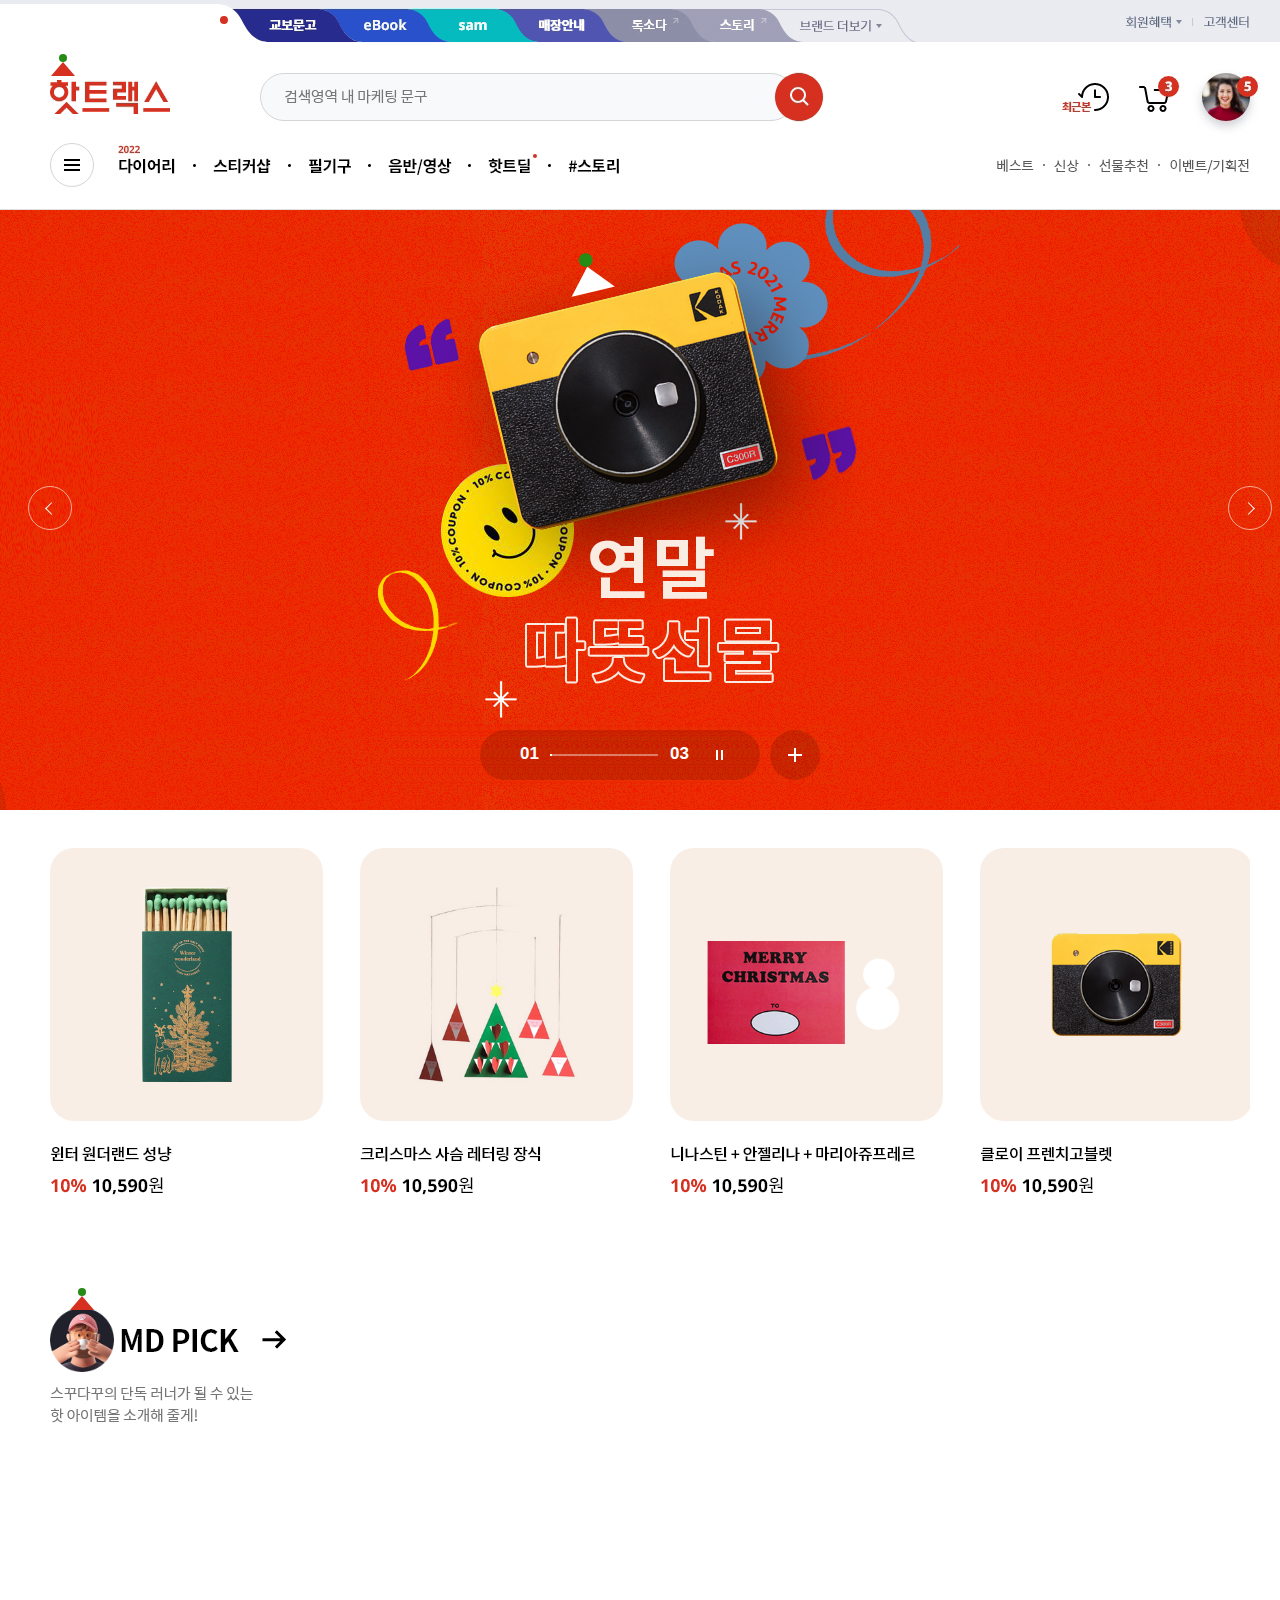
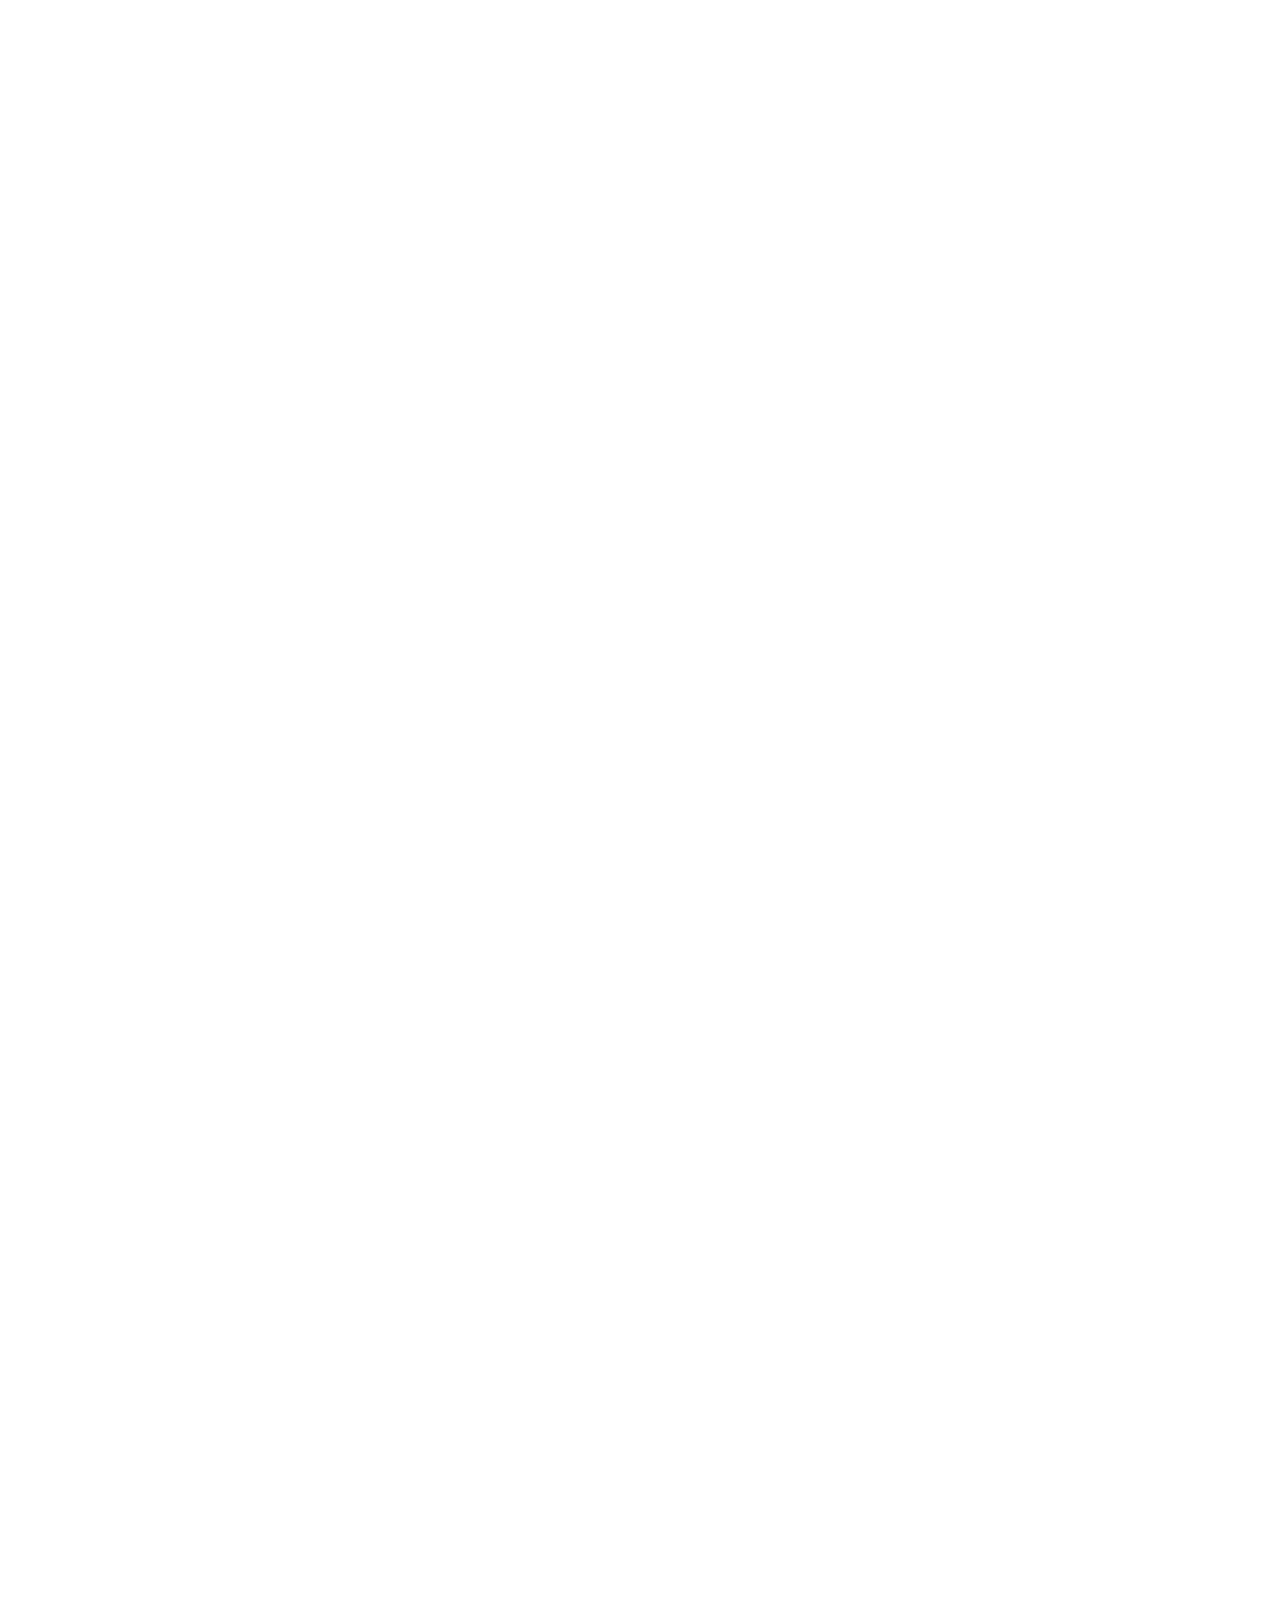
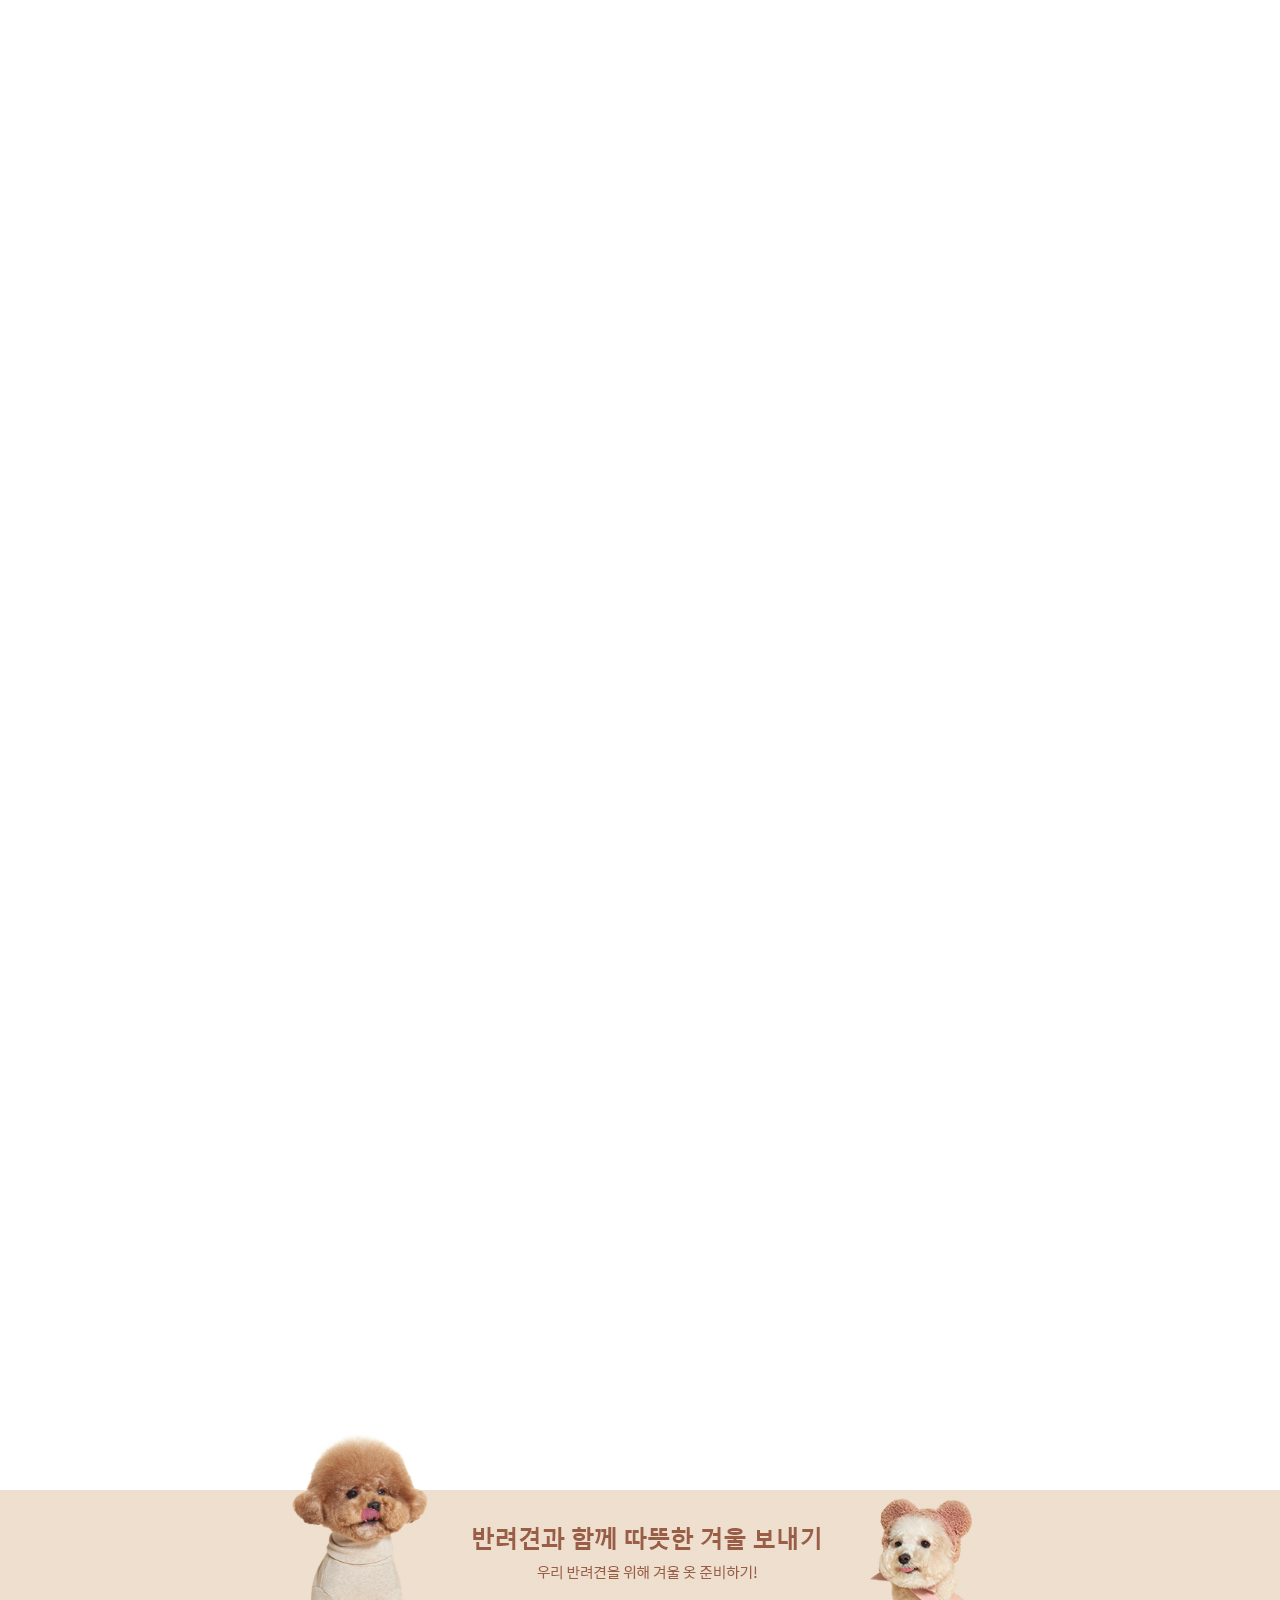
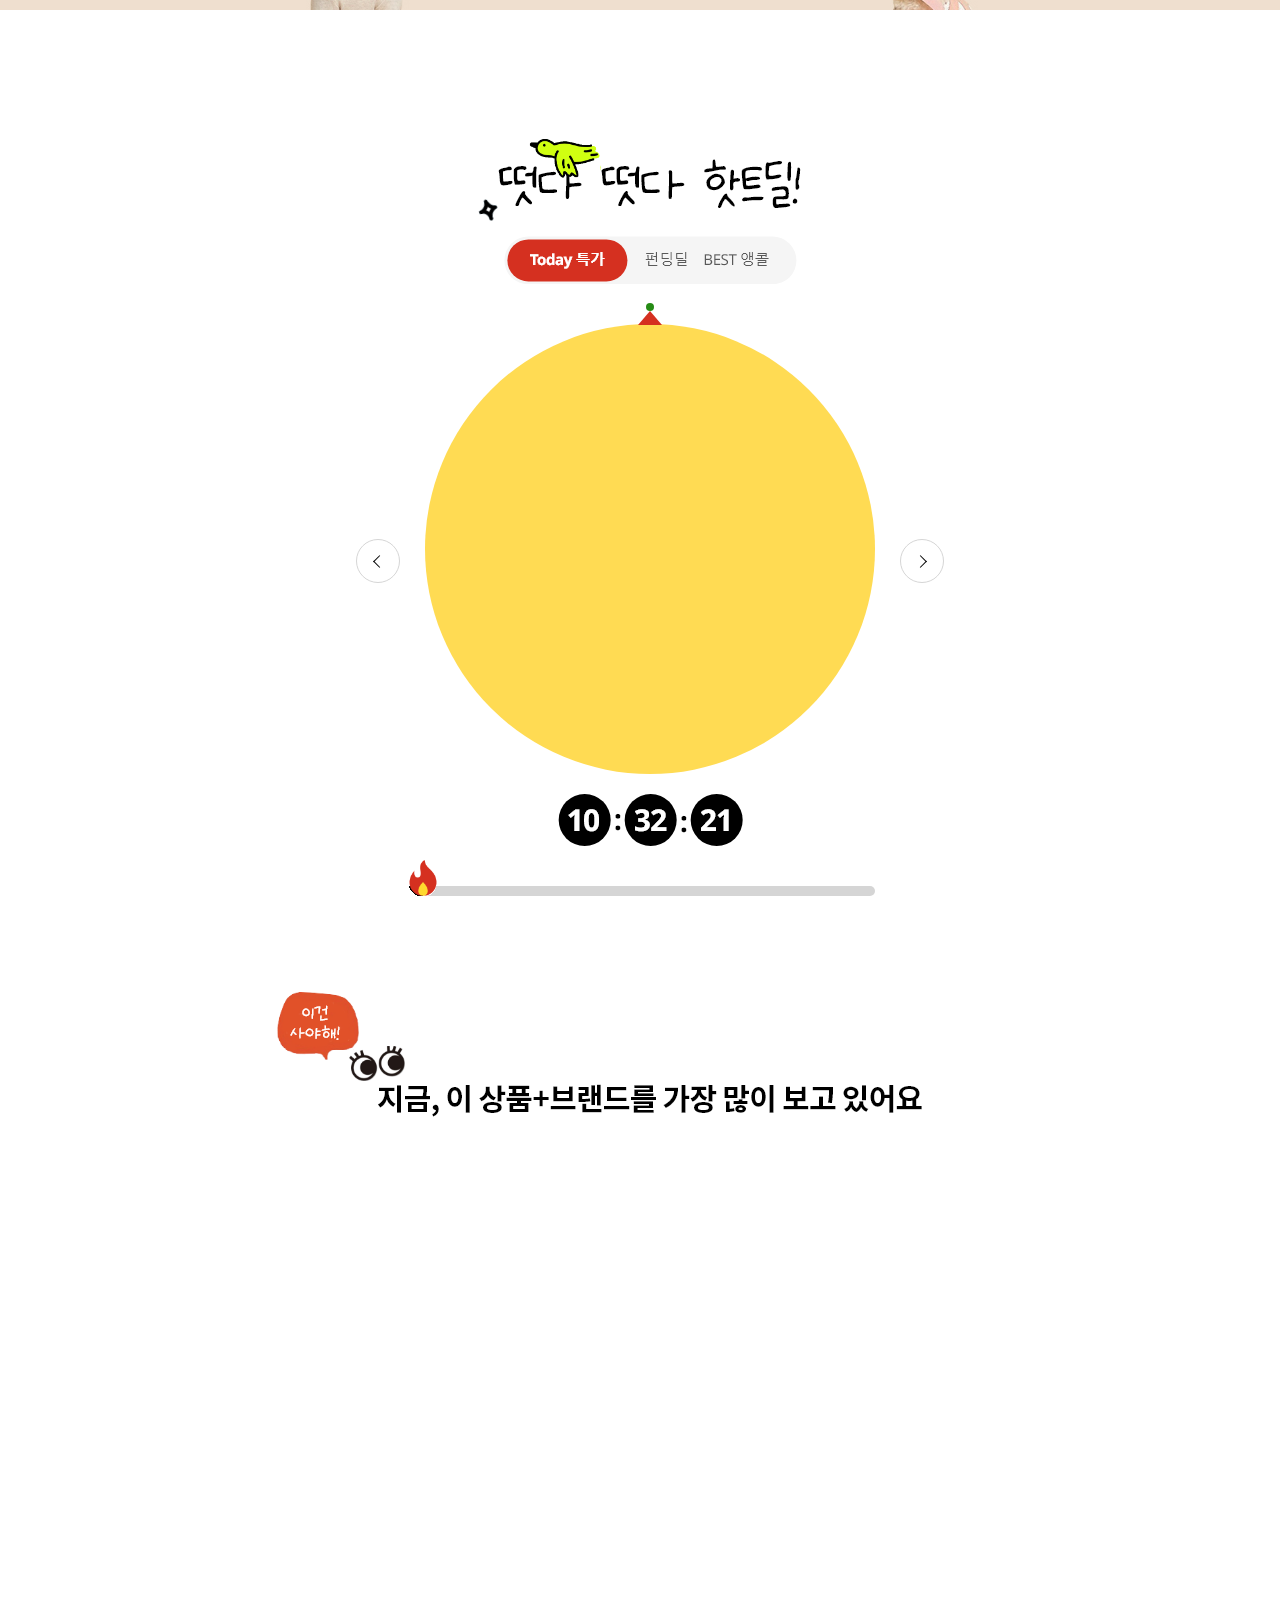
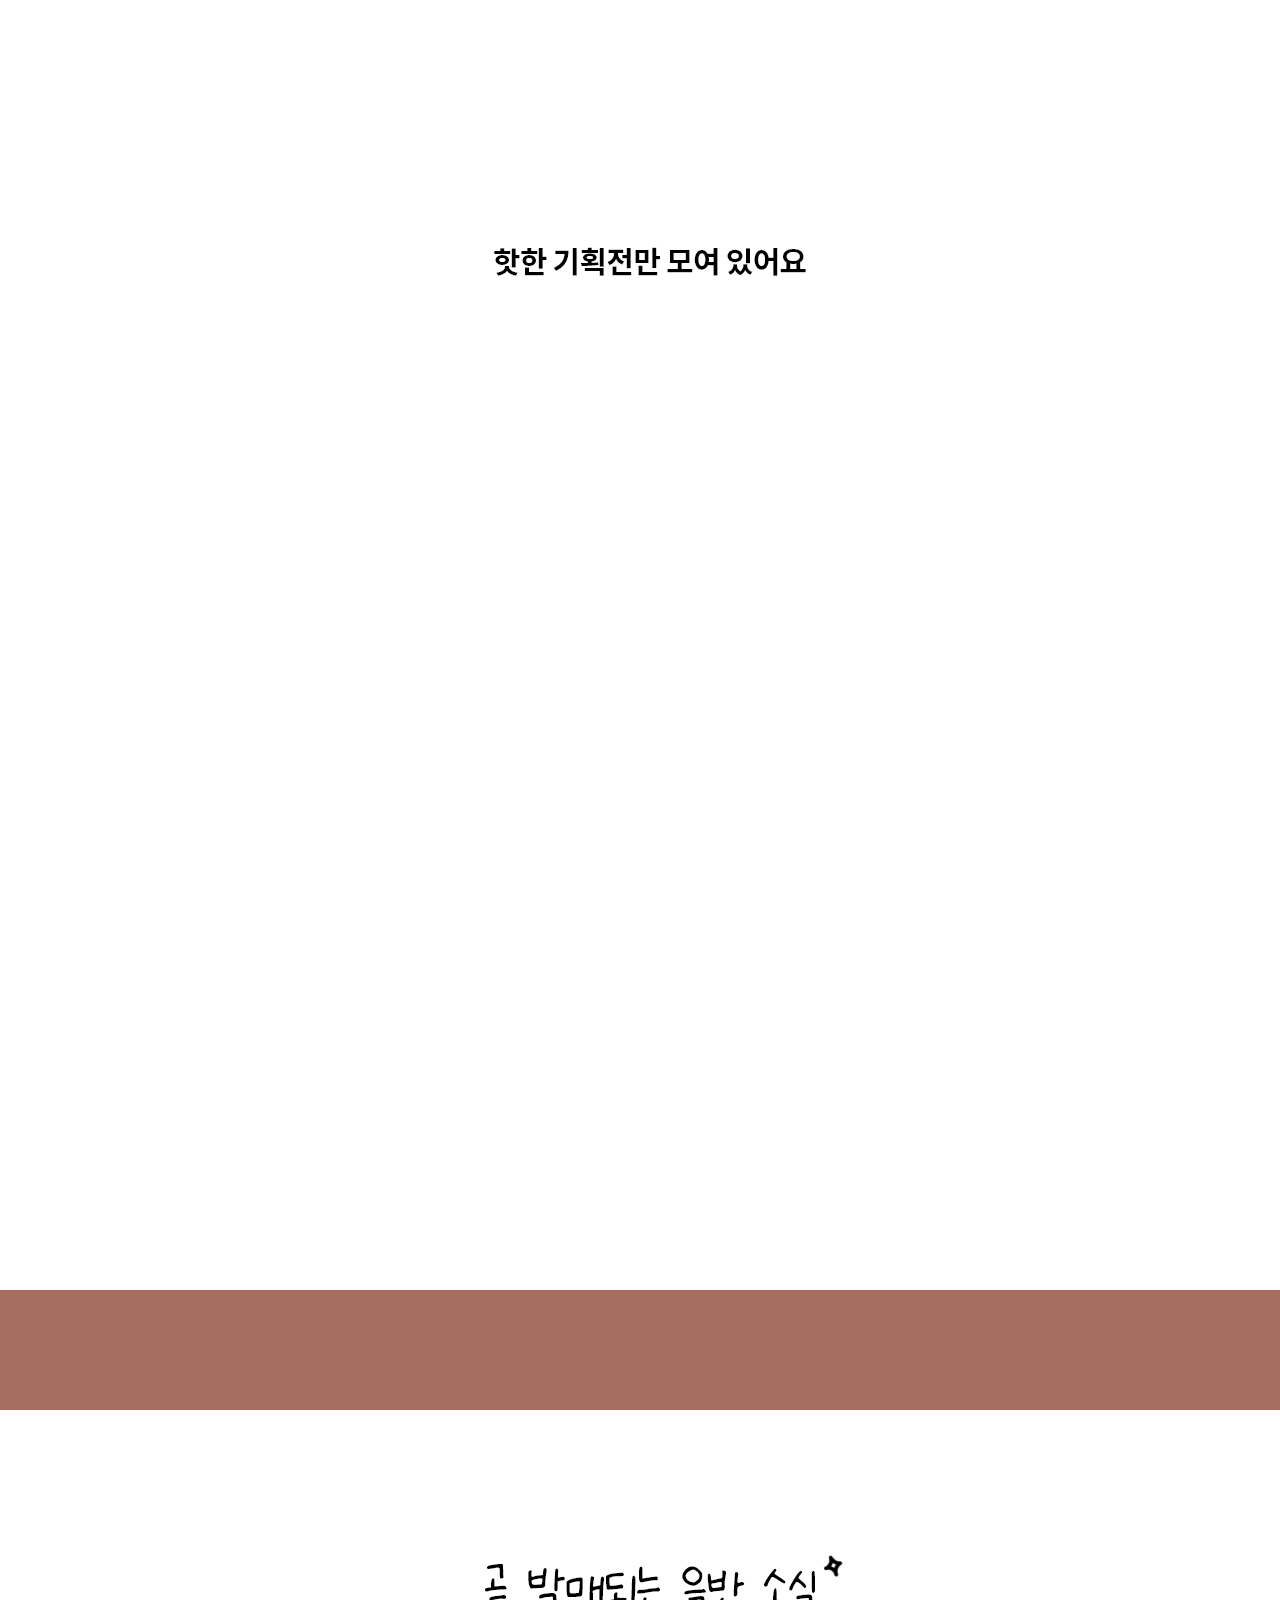
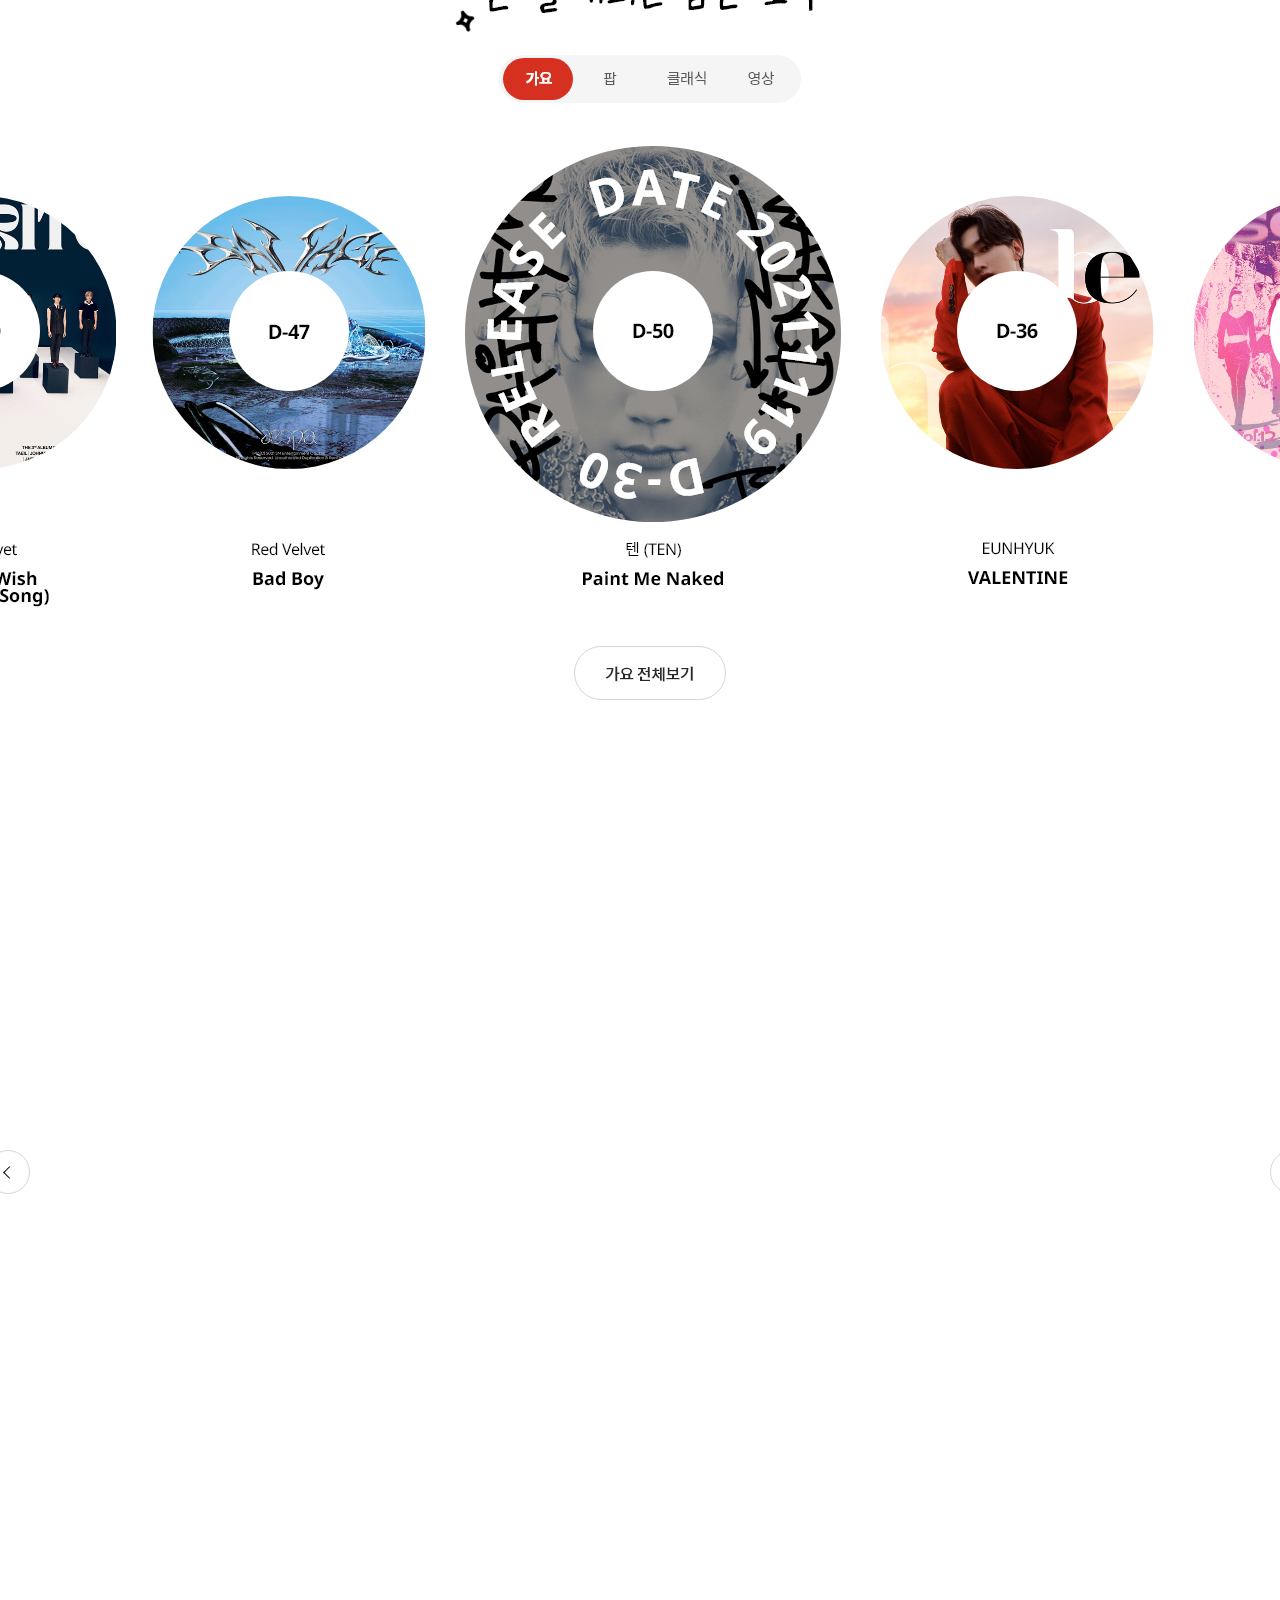
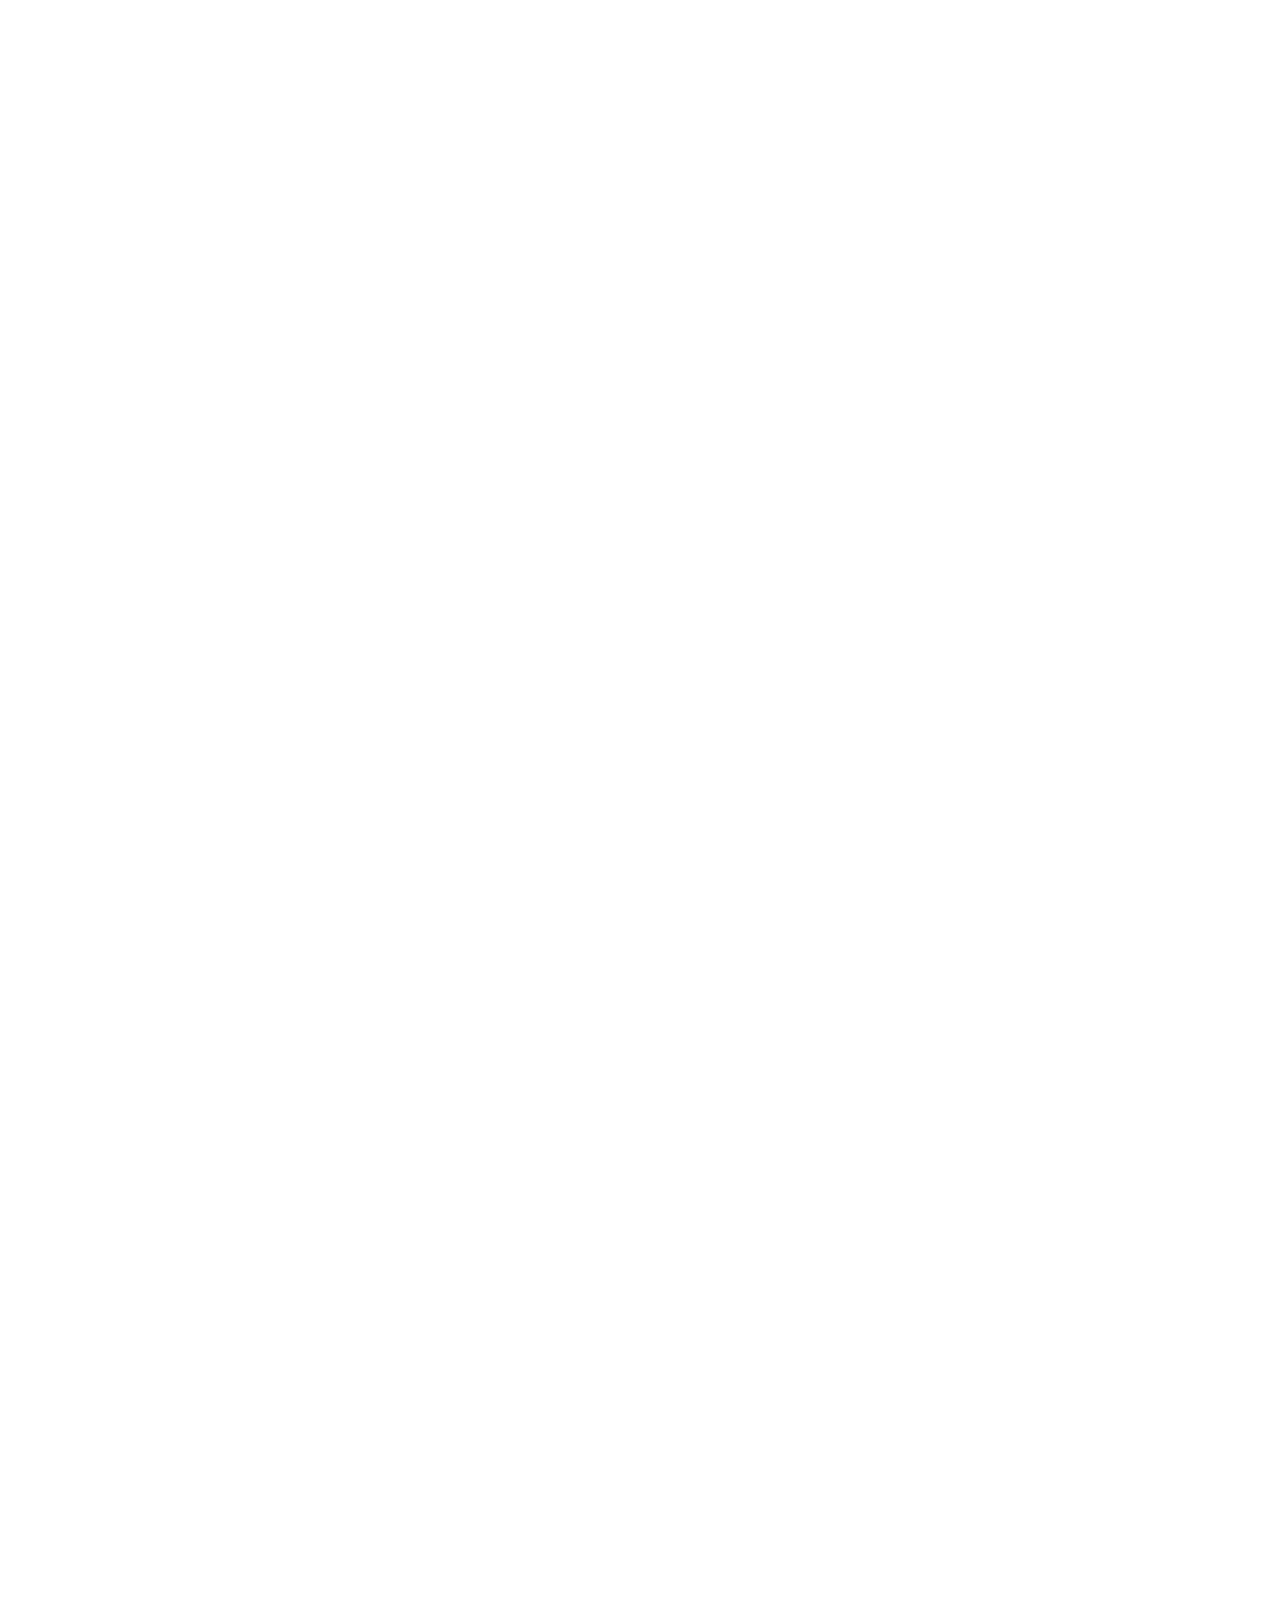
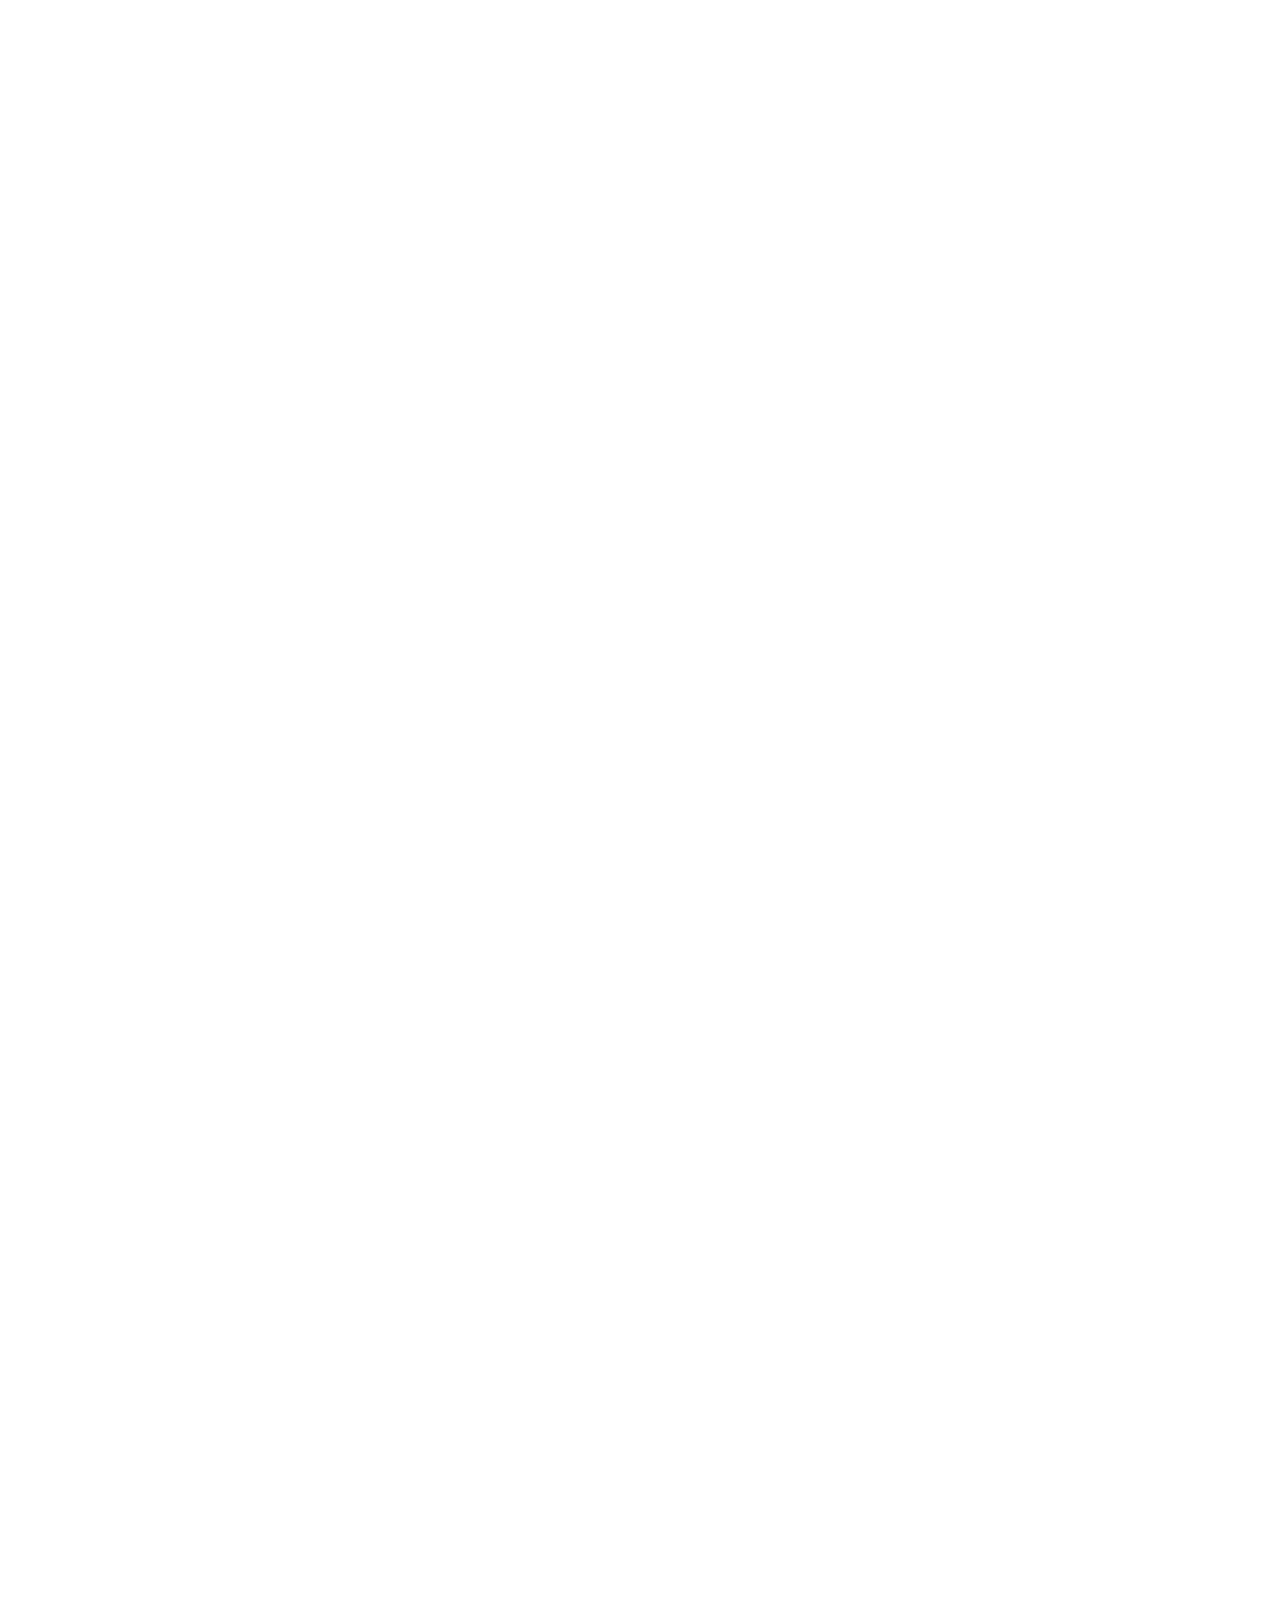
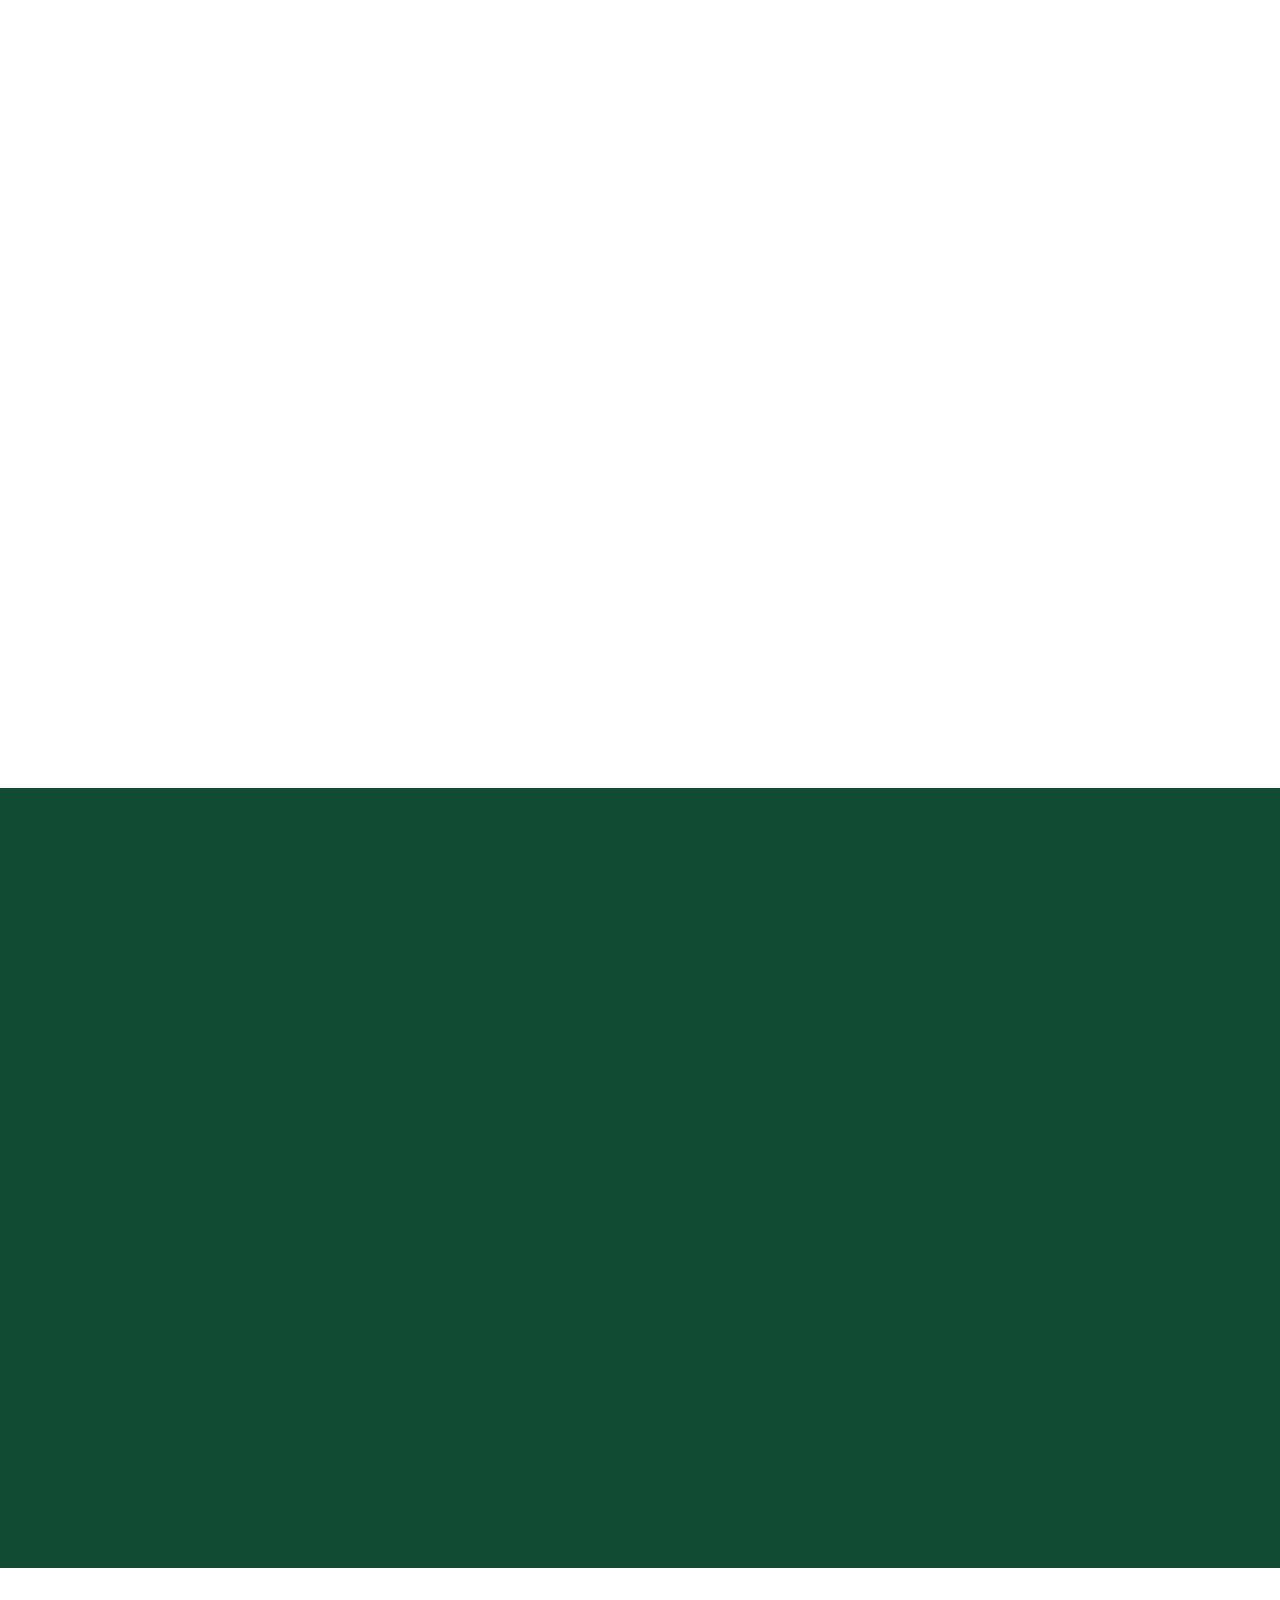
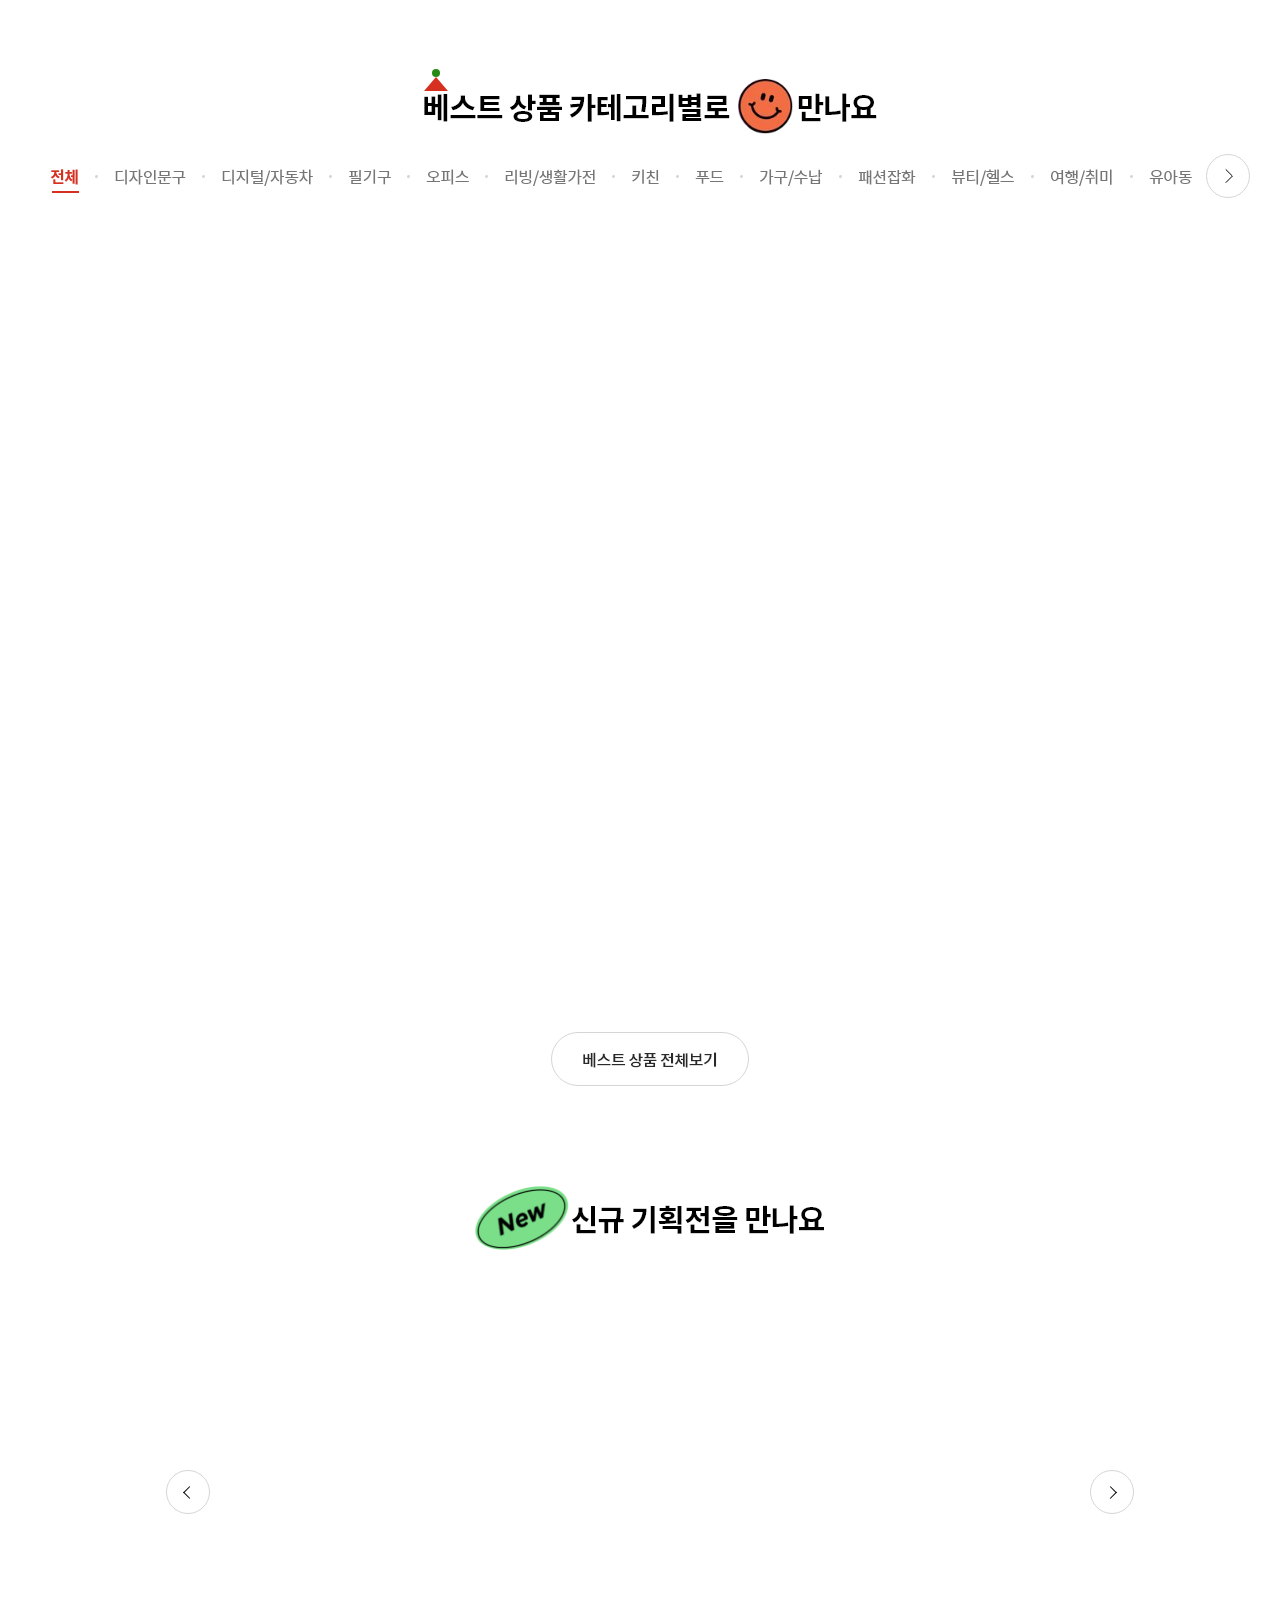
==== a_type/index.html @ 85befee6 "fghfghfgh" ====
<!doctype html>
<html lang="ko">
<head>
<meta charset="utf-8">
<meta name="viewport" content="width=1500, user-scalable=no">
<meta name="format-detection" content="telephone=no">
<meta name="theme-color" content="#d53020">
<meta http-equiv="X-UA-Compatible" content="IE=edge">
<meta property="og:title" content="핫트랙스">
<meta property="og:description" content="">
<meta property="og:type" content="website">
<meta property="og:image" content="https://janghyun17.github.io/hottracks/common/sns.jpg">
<title>핫트랙스</title>
<link rel="shortcut icon" href="../common/favicon.ico" type="image/x-icon">
<link rel="apple-touch-icon" href="../common/apple-touch-icon.png">
<link rel="stylesheet" type="text/css" href="./resources/css/style.css">
<script src="./resources/js/jquery-3.6.0.min.js"></script>
<script src="./resources/js/ui.js"></script>
<script src="./resources/js/template.js"></script>
</head>

<body>
<!-- wrap -->
<div id="wrap">
	<!-- header -->
	<header>
		<!-- inner -->
		<div class="inner">
			<div class="ani_st">
				<p class="a1"></p>
				<p class="a2"><span></span></p>
			</div>
			<a href="music.html" class="link"></a>
		</div>
		<!-- //inner -->
	</header>
	<!-- //header -->
	
	<!-- container -->
	<div id="container" class="main">
		<!--  visual_area  -->
		<section class="visual_area">
            <!-- mc_visual -->
            <ul class="mc_visual">
                <li class="li">
                    <div class="img">
						<p><img src="./resources/images/img_mc_visual01.jpg" alt=""></p>
                    </div>
					<div class="list">
						<ul>
							<li><img src="./resources/images/img_mc_visual01_s1.png" alt=""></li>
							<li><img src="./resources/images/img_mc_visual01_s2.png" alt=""></li>
							<li><img src="./resources/images/img_mc_visual01_s3.png" alt=""></li>
							<li><img src="./resources/images/img_mc_visual01_s4.png" alt=""></li>
						</ul>
					</div>
                </li>
                <li class="li">
                    <div class="img">
						<p><img src="./resources/images/img_mc_visual01.jpg" alt=""></p>
                    </div>
					<div class="list">
						<ul>
							<li><img src="./resources/images/img_mc_visual01_s1.png" alt=""></li>
							<li><img src="./resources/images/img_mc_visual01_s2.png" alt=""></li>
							<li><img src="./resources/images/img_mc_visual01_s3.png" alt=""></li>
							<li><img src="./resources/images/img_mc_visual01_s4.png" alt=""></li>
						</ul>
					</div>
                </li>
                <li class="li">
                    <div class="img">
						<p><img src="./resources/images/img_mc_visual01.jpg" alt=""></p>
                    </div>
					<div class="list">
						<ul>
							<li><img src="./resources/images/img_mc_visual01_s1.png" alt=""></li>
							<li><img src="./resources/images/img_mc_visual01_s2.png" alt=""></li>
							<li><img src="./resources/images/img_mc_visual01_s3.png" alt=""></li>
							<li><img src="./resources/images/img_mc_visual01_s4.png" alt=""></li>
						</ul>
					</div>
                </li>

            </ul>
            <!-- //mc_visual -->
			<a href="#" class="md_pagn_prev">이전</a>
			<a href="#" class="md_pagn_next">다음</a>
			
            <!-- mc_visual_control -->
            <div class="mc_visual_control">
				<div class="mc_visual_control_inner">
					<div class="md_pagn"></div>
					<div class="md_pagn_len"></div>
					<div class="md_timer"><p></p></div>
					<div class="md_play">
						<a href="#" class="md_btn_stop"></a>
						<a href="#" class="md_btn_play"></a>
					</div>
				</div>
				<a href="#" class="more">More</a>
            </div>
            <!-- //mc_visual_control -->
		</section>
		<!-- //visual_area -->
		
		<!-- MD PICK -->
		<section class="md_pick">
			<div class="inner">
				<!-- md_pick_cont -->
				<div class="md_pick_cont">
					<h2 class="tit">
						<img src="./resources/images/img_md_pick_tit.png" alt="">
						<div class="ani_st">
							<p class="a1"></p>
							<p class="a2"><span></span></p>
						</div>	
					</h2>
					<div class="owl-carousel">
						<div class="item">
							<a href="#none">
								<img src="./resources/images/img_md_pick01.png" alt="">
								<span><img src="./resources/images/img_md_pick_txt.png" alt=""></span>
							</a>
						</div>
						<div class="item">
							<a href="#none">
								<img src="./resources/images/img_md_pick02.png" alt="">
								<span><img src="./resources/images/img_md_pick_txt.png" alt=""></span>
							</a>
						</div>
						<div class="item">
							<a href="#none">
								<img src="./resources/images/img_md_pick03.png" alt="">
								<span><img src="./resources/images/img_md_pick_txt.png" alt=""></span>
							</a>
						</div>
						<div class="item">
							<a href="#none">
								<img src="./resources/images/img_md_pick01.png" alt="">
								<span><img src="./resources/images/img_md_pick_txt.png" alt=""></span>
							</a>
						</div>
						<div class="item">
							<a href="#none">
								<img src="./resources/images/img_md_pick02.png" alt="">
								<span><img src="./resources/images/img_md_pick_txt.png" alt=""></span>
							</a>
						</div>
						<div class="item">
							<a href="#none">
								<img src="./resources/images/img_md_pick03.png" alt="">
								<span><img src="./resources/images/img_md_pick_txt.png" alt=""></span>
							</a>
						</div>		
					</div>
				</div>
				<!-- //md_pick_cont -->
			</div>
		</section>
		<!-- //MD PICK -->
		
		<!-- Banner01 -->
		<section class="banner01">
			<div class="inner">
				<img src="./resources/images/img_banner01.jpg" alt="">
			</div>
		</section>
		<!-- //Banner01 -->
		
		<!-- 하트딜 -->
		<section class="hot_deal">
			<div class="inner">
				<h2 class="tit">
					<img src="./resources/images/img_hot_deal_tit.png" alt="">
					<span class="s1"><img src="./resources/images/img_hot_deal_tit_s1.png" alt=""></span>
					<span class="s2"><img src="./resources/images/img_hot_deal_tit_s2.gif" alt=""></span>
					<div class="ani_st">
						<p class="a1"></p>
						<p class="a2"><span></span></p>
					</div>	
				</h2>
				<!-- hot_deal_cont -->
				<div class="hot_deal_cont">
					<div class="owl-carousel">
						<div class="item">
							<a href="#none">
								<p class="img"><img src="./resources/images/img_hot_deal01.png" alt=""></p>
								<p class="txt"><img src="./resources/images/img_hot_deal_txt.png" alt=""></p>
								<p class="ico"><img src="./resources/images/img_hot_deal_ico.png" alt=""></p>
							</a>
						</div>
						<div class="item">
							<a href="#none">
								<p class="img"><img src="./resources/images/img_hot_deal02.png" alt=""></p>
								<p class="txt"><img src="./resources/images/img_hot_deal_txt.png" alt=""></p>
								<p class="ico"><img src="./resources/images/img_hot_deal_ico.png" alt=""></p>
							</a>
						</div>
						<div class="item">
							<a href="#none">
								<p class="img"><img src="./resources/images/img_hot_deal03.png" alt=""></p>
								<p class="txt"><img src="./resources/images/img_hot_deal_txt.png" alt=""></p>
								<p class="ico"><img src="./resources/images/img_hot_deal_ico.png" alt=""></p>
							</a>
						</div>
						<div class="item">
							<a href="#none">
								<p class="img"><img src="./resources/images/img_hot_deal04.png" alt=""></p>
								<p class="txt"><img src="./resources/images/img_hot_deal_txt.png" alt=""></p>
								<p class="ico"><img src="./resources/images/img_hot_deal_ico.png" alt=""></p>
							</a>
						</div>
						<div class="item">
							<a href="#none">
								<p class="img"><img src="./resources/images/img_hot_deal05.png" alt=""></p>
								<p class="txt"><img src="./resources/images/img_hot_deal_txt.png" alt=""></p>
								<p class="ico"><img src="./resources/images/img_hot_deal_ico.png" alt=""></p>
							</a>
						</div>
						<div class="item">
							<a href="#none">
								<p class="img"><img src="./resources/images/img_hot_deal01.png" alt=""></p>
								<p class="txt"><img src="./resources/images/img_hot_deal_txt.png" alt=""></p>
								<p class="ico"><img src="./resources/images/img_hot_deal_ico.png" alt=""></p>
							</a>
						</div>
						<div class="item">
							<a href="#none">
								<p class="img"><img src="./resources/images/img_hot_deal02.png" alt=""></p>
								<p class="txt"><img src="./resources/images/img_hot_deal_txt.png" alt=""></p>
								<p class="ico"><img src="./resources/images/img_hot_deal_ico.png" alt=""></p>
							</a>
						</div>
						<div class="item">
							<a href="#none">
								<p class="img"><img src="./resources/images/img_hot_deal03.png" alt=""></p>
								<p class="txt"><img src="./resources/images/img_hot_deal_txt.png" alt=""></p>
								<p class="ico"><img src="./resources/images/img_hot_deal_ico.png" alt=""></p>
							</a>
						</div>
						<div class="item">
							<a href="#none">
								<p class="img"><img src="./resources/images/img_hot_deal04.png" alt=""></p>
								<p class="txt"><img src="./resources/images/img_hot_deal_txt.png" alt=""></p>
								<p class="ico"><img src="./resources/images/img_hot_deal_ico.png" alt=""></p>
							</a>
						</div>
						<div class="item">
							<a href="#none">
								<p class="img"><img src="./resources/images/img_hot_deal05.png" alt=""></p>
								<p class="txt"><img src="./resources/images/img_hot_deal_txt.png" alt=""></p>
								<p class="ico"><img src="./resources/images/img_hot_deal_ico.png" alt=""></p>
							</a>
						</div>
					</div>
				</div>
				<!-- //hot_deal_cont -->
				
				<div class="hot_deal_time"><img src="./resources/images/img_hot_deal_time.png" alt=""></div>
				<div class="hot_deal_timeline ani">
					<p class="bar"><span></span></p>
					<p class="fire"><img src="./resources/images/img_hot_deal_time_s1.gif" alt=""></p>
				</div>
			</div>
		</section>
		<!-- //하트딜 -->
		
		<!-- 지금, 이 상품+브랜드를 가장 많이 보고 있어요 -->
		<section class="hot_view">
			<div class="inner">
				<h2 class="tit"><img src="./resources/images/img_hot_view_tit.png" alt="">
					<span><img src="./resources/images/img_hot_view_tit_s1.png" alt=""></span>
				</h2>
				<ul class="list ani">
					<li>
						<a href="#none">
							<img src="./resources/images/img_hot_view01.png" alt="">
							<span><img src="./resources/images/img_hot_view_txt.png" alt=""></span>
						</a>
					</li>
					<li>
						<a href="#none">
							<img src="./resources/images/img_hot_view02.png" alt="">
							<span><img src="./resources/images/img_hot_view_txt.png" alt=""></span>
						</a>
					</li>
					<li>
						<a href="#none">
							<img src="./resources/images/img_hot_view03.png" alt="">
							<span><img src="./resources/images/img_hot_view_txt.png" alt=""></span>
						</a>
					</li>
					<li>
						<a href="#none">
							<img src="./resources/images/img_hot_view04.png" alt="">
							<span><img src="./resources/images/img_hot_view_txt.png" alt=""></span>
						</a>
					</li>
					<li>
						<a href="#none">
							<img src="./resources/images/img_hot_view05.png" alt="">
							<span><img src="./resources/images/img_hot_view_txt.png" alt=""></span>
						</a>
					</li>
					<li>
						<a href="#none">
							<img src="./resources/images/img_hot_view06.png" alt="">
							<span><img src="./resources/images/img_hot_view_txt.png" alt=""></span>
						</a>
					</li>
					<li>
						<a href="#none">
							<img src="./resources/images/img_hot_view07.png" alt="">
							<span><img src="./resources/images/img_hot_view_txt.png" alt=""></span>
						</a>
					</li>
					<li>
						<a href="#none">
							<img src="./resources/images/img_hot_view08.png" alt="">
							<span><img src="./resources/images/img_hot_view_txt.png" alt=""></span>
						</a>
					</li>
				</ul>
			</div>
		</section>
		<!-- //지금, 이 상품+브랜드를 가장 많이 보고 있어요 -->
		
		<!-- 핫한 기획전만 모여 있어요 -->
		<section class="hot_promotion">
			<div class="inner">
				<h2 class="tit"><img src="./resources/images/img_hot_promotion_tit.png" alt=""></h2>
				<ul class="list">
					<li class="ani"><img src="./resources/images/img_hot_promotion01.png" alt=""></li>
					<li class="ani"><img src="./resources/images/img_hot_promotion02.png" alt=""></li>
					<li class="ani"><img src="./resources/images/img_hot_promotion03.png" alt=""></li>
				</ul>
				<ul class="list li2">
					<li class="ani"><img src="./resources/images/img_hot_promotion04.png" alt=""></li>
					<li class="ani"><img src="./resources/images/img_hot_promotion05.png" alt=""></li>
					<li class="ani"><img src="./resources/images/img_hot_promotion06.png" alt=""></li>
				</ul>
			</div>
		</section>
		<!-- //핫한 기획전만 모여 있어요 -->
		
		<!-- Banner02 -->
		<section class="banner02 ani">
			<div class="inner">
				<img src="./resources/images/img_banner02.jpg" alt="">
				<ul>
					<li><img src="./resources/images/img_banner02_1.png" alt=""></li>
					<li><img src="./resources/images/img_banner02_2.png" alt=""></li>
				</ul>
			</div>
		</section>
		<!-- //Banner02 -->
		
		<!-- 곧 발매되는 음반 소식 -->
		<section class="hot_music">
			<div class="inner">
				<h2 class="tit"><img src="./resources/images/img_hot_music_tit.png" alt="">
					<span class="s1"><img src="./resources/images/img_hot_deal_tit_s1.png" alt=""></span>
					<span class="s2"><img src="./resources/images/img_hot_deal_tit_s1.png" alt=""></span>
				</h2>
				
				<!-- mc_music_cont -->
				<div class="mc_music_cont">
					<!-- mc_music_list -->
					<ul class="mc_music_list">
						<li class="li">
							<a href="#">
								<p class="img">
									<img src="./resources/images/img_mc_music01.jpg" alt="">
									<span class="view"><img src="./resources/images/img_mc_music_v01.png" alt=""></span>
								</p>
								<p class="d-day"><img src="./resources/images/ico_d50.png" alt=""></p>
								<p class="txt"><img src="./resources/images/img_mc_music_txt01.png" alt=""></p>
								<div class="ani_st">
									<p class="a1"></p>
									<p class="a2"><span></span></p>
								</div>
							</a>
						</li>
						<li class="li">
							<a href="#">
								<p class="img">
									<img src="./resources/images/img_mc_music02.jpg" alt="">
									<span class="view"><img src="./resources/images/img_mc_music_v01.png" alt=""></span>
								</p>
								<p class="d-day"><img src="./resources/images/ico_d36.png" alt=""></p>
								<p class="txt"><img src="./resources/images/img_mc_music_txt02.png" alt=""></p>
								<div class="ani_st">
									<p class="a1"></p>
									<p class="a2"><span></span></p>
								</div>	
							</a>
						</li>
						<li class="li">
							<a href="#">
								<p class="img">
									<img src="./resources/images/img_mc_music03.jpg" alt="">
									<span class="view"><img src="./resources/images/img_mc_music_v01.png" alt=""></span>
								</p>
								<p class="d-day"><img src="./resources/images/ico_d40.png" alt=""></p>
								<p class="txt"><img src="./resources/images/img_mc_music_txt03.png" alt=""></p>
								<div class="ani_st">
									<p class="a1"></p>
									<p class="a2"><span></span></p>
								</div>
							</a>
						</li>
						<li class="li">
							<a href="#">
								<p class="img">
									<img src="./resources/images/img_mc_music04.jpg" alt="">
									<span class="view"><img src="./resources/images/img_mc_music_v01.png" alt=""></span>
								</p>
								<p class="d-day"><img src="./resources/images/ico_d40.png" alt=""></p>
								<p class="txt"><img src="./resources/images/img_mc_music_txt04.png" alt=""></p>
								<div class="ani_st">
									<p class="a1"></p>
									<p class="a2"><span></span></p>
								</div>
							</a>
						</li>
						<li class="li">
							<a href="#">
								<p class="img">
									<img src="./resources/images/img_mc_music05.jpg" alt="">
									<span class="view"><img src="./resources/images/img_mc_music_v01.png" alt=""></span>
								</p>
								<p class="d-day"><img src="./resources/images/ico_d47.png" alt=""></p>
								<p class="txt"><img src="./resources/images/img_mc_music_txt05.png" alt=""></p>
								<div class="ani_st">
									<p class="a1"></p>
									<p class="a2"><span></span></p>
								</div>	
							</a>
						</li>
						<li class="li">
							<a href="#">
								<p class="img">
									<img src="./resources/images/img_mc_music06.jpg" alt="">
									<span class="view"><img src="./resources/images/img_mc_music_v01.png" alt=""></span>
								</p>
								<p class="d-day"><img src="./resources/images/ico_d50.png" alt=""></p>
								<p class="txt"><img src="./resources/images/img_mc_music_txt02.png" alt=""></p>
								<div class="ani_st">
									<p class="a1"></p>
									<p class="a2"><span></span></p>
								</div>
							</a>
						</li>
						<li class="li">
							<a href="#">
								<p class="img">
									<img src="./resources/images/img_mc_music07.jpg" alt="">
									<span class="view"><img src="./resources/images/img_mc_music_v01.png" alt=""></span>
								</p>
								<p class="d-day"><img src="./resources/images/ico_d30.png" alt=""></p>
								<p class="txt"><img src="./resources/images/img_mc_music_txt04.png" alt=""></p>
								<div class="ani_st">
									<p class="a1"></p>
									<p class="a2"><span></span></p>
								</div>
							</a>
						</li>
						<li class="li">
							<a href="#">
								<p class="img">
									<img src="./resources/images/img_mc_music08.jpg" alt="">
									<span class="view"><img src="./resources/images/img_mc_music_v01.png" alt=""></span>
								</p>
								<p class="d-day"><img src="./resources/images/ico_d47.png" alt=""></p>
								<p class="txt"><img src="./resources/images/img_mc_music_txt03.png" alt=""></p>
								<div class="ani_st">
									<p class="a1"></p>
									<p class="a2"><span></span></p>
								</div>
							</a>
						</li>
					</ul>
					<!-- //mc_music_list -->
				</div>
				<!-- //mc_music_cont -->
				<p><a href="#none"><img src="./resources/images/img_mc_music_btn.png" alt=""></a></p>
			</div>
		</section>
		<!-- //곧 발매되는 음반 소식 -->
		
		<!-- mc_life -->
		<section class="mc_life">
			<div class="">
				<!-- mc_life_cont -->
				<div class="mc_life_cont">
					<div class="owl-carousel">
						<div class="item">
							<img src="./resources/images/img_mc_life01.jpg" alt="">
							<ul>
								<li class="s1"><img src="./resources/images/img_mc_life_ico1.png" alt=""></li>
								<li class="s2"><img src="./resources/images/img_mc_life_ico2.png" alt=""></li>
							</ul>
						</div>
						<div class="item">
							<img src="./resources/images/img_mc_life01.jpg" alt="">
							<ul>
								<li class="s1"><img src="./resources/images/img_mc_life_ico1.png" alt=""></li>
								<li class="s2"><img src="./resources/images/img_mc_life_ico2.png" alt=""></li>
							</ul>	
						</div>
					</div>
				</div>
				<!-- //mc_life_cont -->
			</div>
		</section>
		<!-- //mc_life -->
		
		<!-- mc_gift -->
		<section class="mc_gift">

		</section>
		<!-- //mc_gift -->
		
		<!-- 베스트 상품 카테고리별로 만나요 -->
		<section class="mc_cate">
			<div class="inner">
				<h2 class="tit"><img src="./resources/images/img_mc_cate_tit.png" alt="">
					<div class="ani_st">
						<p class="a1"></p>
						<p class="a2"><span></span></p>
					</div>
					<span class="s1"><img src="./resources/images/img_mc_cate_tit_s1.png" alt=""></span>
				</h2>
				<ul class="list">
					<li class="ani"><img src="./resources/images/img_mc_cate01.png" alt=""></li>
					<li class="ani"><img src="./resources/images/img_mc_cate02.png" alt=""></li>
					<li class="ani"><img src="./resources/images/img_mc_cate03.png" alt=""></li>
					<li class="ani"><img src="./resources/images/img_mc_cate04.png" alt=""></li>
					<li class="ani"><img src="./resources/images/img_mc_cate05.png" alt=""></li>
					<li class="ani"><img src="./resources/images/img_mc_cate06.png" alt=""></li>
					<li class="ani"><img src="./resources/images/img_mc_cate07.png" alt=""></li>
					<li class="ani"><img src="./resources/images/img_mc_cate08.png" alt=""></li>
				</ul>
				<p><a href="#none"><img src="./resources/images/img_mc_cate_btn.png" alt=""></a></p>
			</div>
		</section>
		<!-- //베스트 상품 카테고리별로 만나요 -->
		
		<!-- 신규 기획전을 만나요 -->
		<section class="hot_promotion02">
			<div class="inner">
				<h2 class="tit"><img src="./resources/images/img_hot_promotion02_tit.png" alt="">
					<span><img src="./resources/images/img_hot_promotion02_tit_s1.png" alt=""></span>
				</h2>
			</div>
			<!-- hot_promotion02_cont -->
			<div class="hot_promotion02_cont">
				<div class="owl-carousel">
					<div class="item">
						<a href="#none"><img src="./resources/images/img_hot_promotion02_1.png" alt=""></a>
					</div>
					<div class="item">
						<a href="#none"><img src="./resources/images/img_hot_promotion02_2.png" alt=""></a>
					</div>
					<div class="item">
						<a href="#none"><img src="./resources/images/img_hot_promotion02_3.png" alt=""></a>
					</div>
					<div class="item">
						<a href="#none"><img src="./resources/images/img_hot_promotion02_1.png" alt=""></a>
					</div>
					<div class="item">
						<a href="#none"><img src="./resources/images/img_hot_promotion02_2.png" alt=""></a>
					</div>
					<div class="item">
						<a href="#none"><img src="./resources/images/img_hot_promotion02_3.png" alt=""></a>
					</div>	
				</div>
			</div>
			<!-- //hot_promotion02_cont -->
			<p><a href="#none"><img src="./resources/images/img_hot_promotion02_btn.png" alt=""></a></p>
		</section>
		<!-- //신규 기획전을 만나요 -->
		
		<!-- Banner03 -->
		<section class="banner03 ani">
			<div class="inner">
				<ul>
					<li><img src="./resources/images/img_banner03_1.png" alt=""></li>
					<li><img src="./resources/images/img_banner03_2.png" alt=""></li>
					<li><img src="./resources/images/img_banner03_3.png" alt=""></li>
				</ul>
			</div>
		</section>
		<!-- //Banner03 -->
	</div>
	<!-- //container -->
	
	<!-- footer -->
	<footer>
		<!-- footer_banner -->
		<div class="footer_banner">
			<div class="inner"></div>
		</div>
		<!-- //footer_banner -->
		<!-- footer_cont -->
		<div class="footer_cont">
			<div class="inner"></div>
		</div>
		<!-- //footer_cont -->
	</footer>
	<!-- //footer -->
</div>
<!-- //wrap -->
</body>
</html>
---- a_type/resources/css/style.css ----
@charset "utf-8";
@import "layout.css";
@import "contents.css";
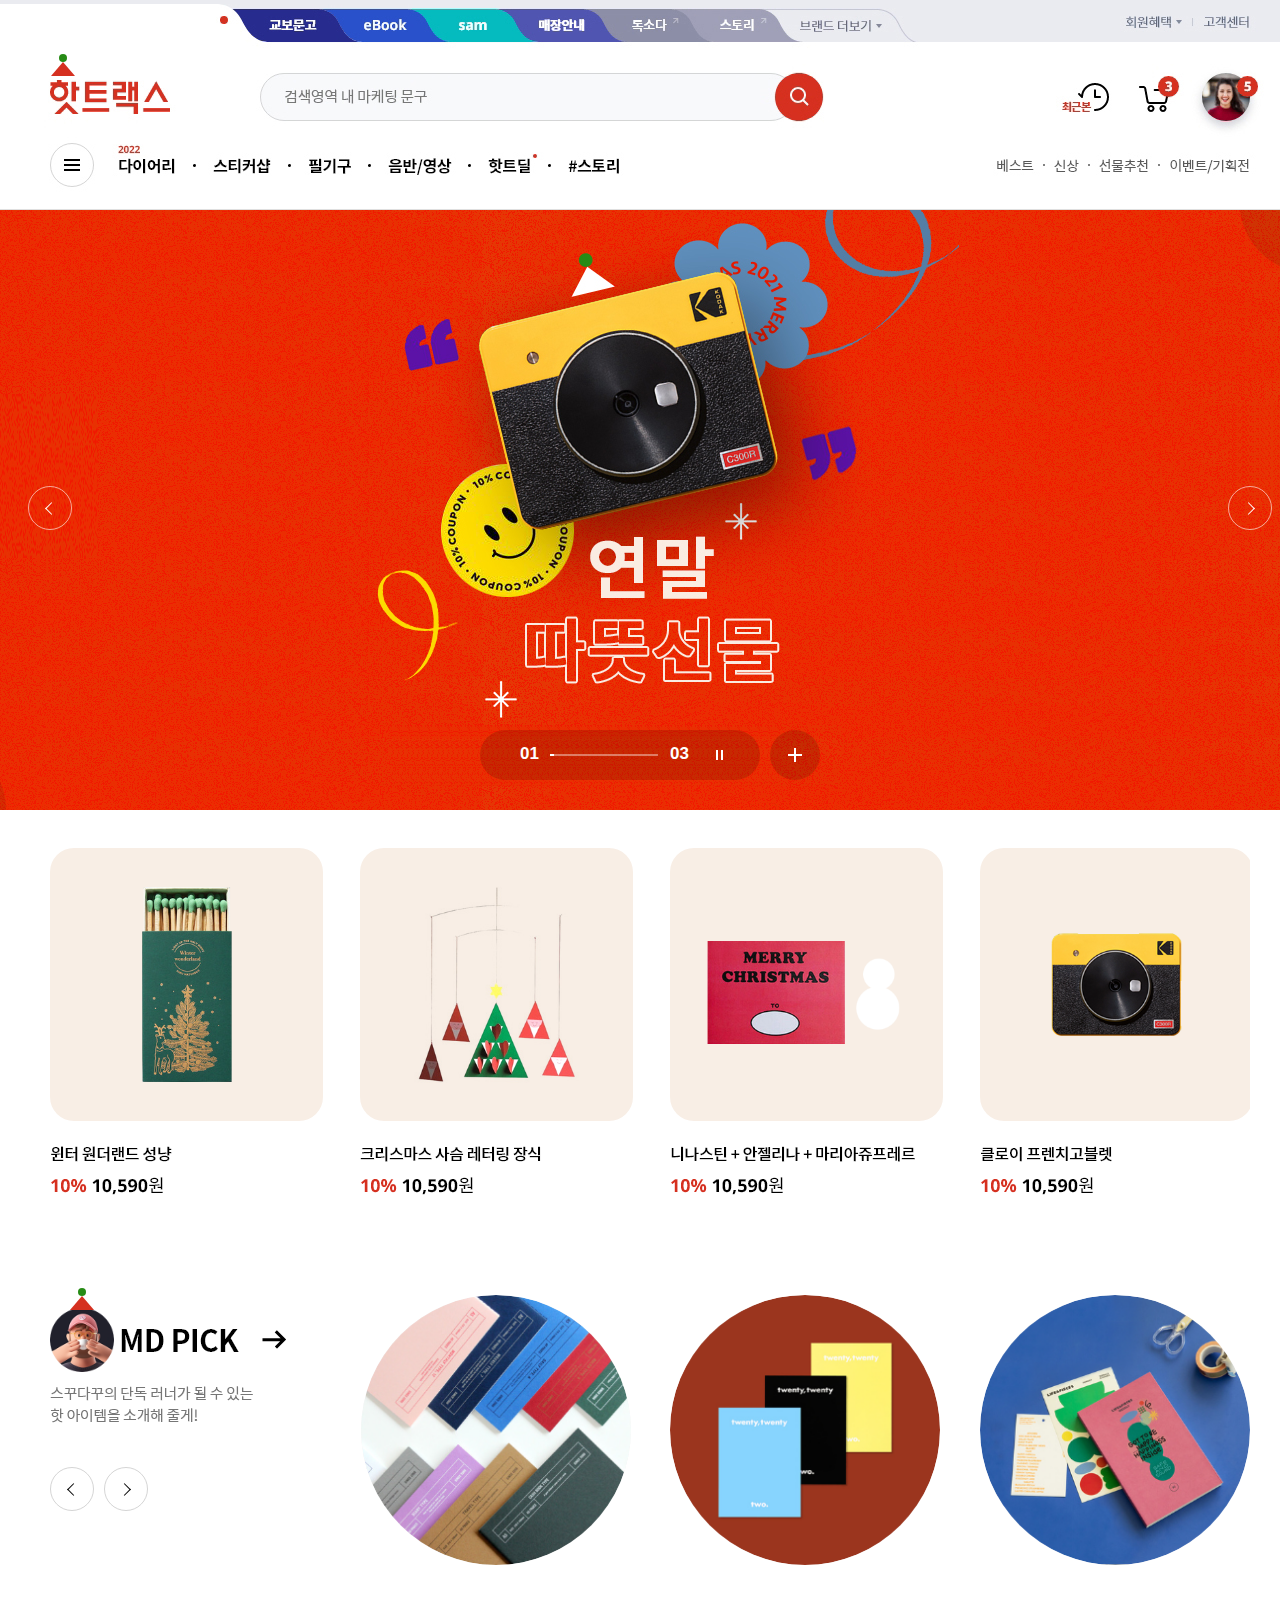
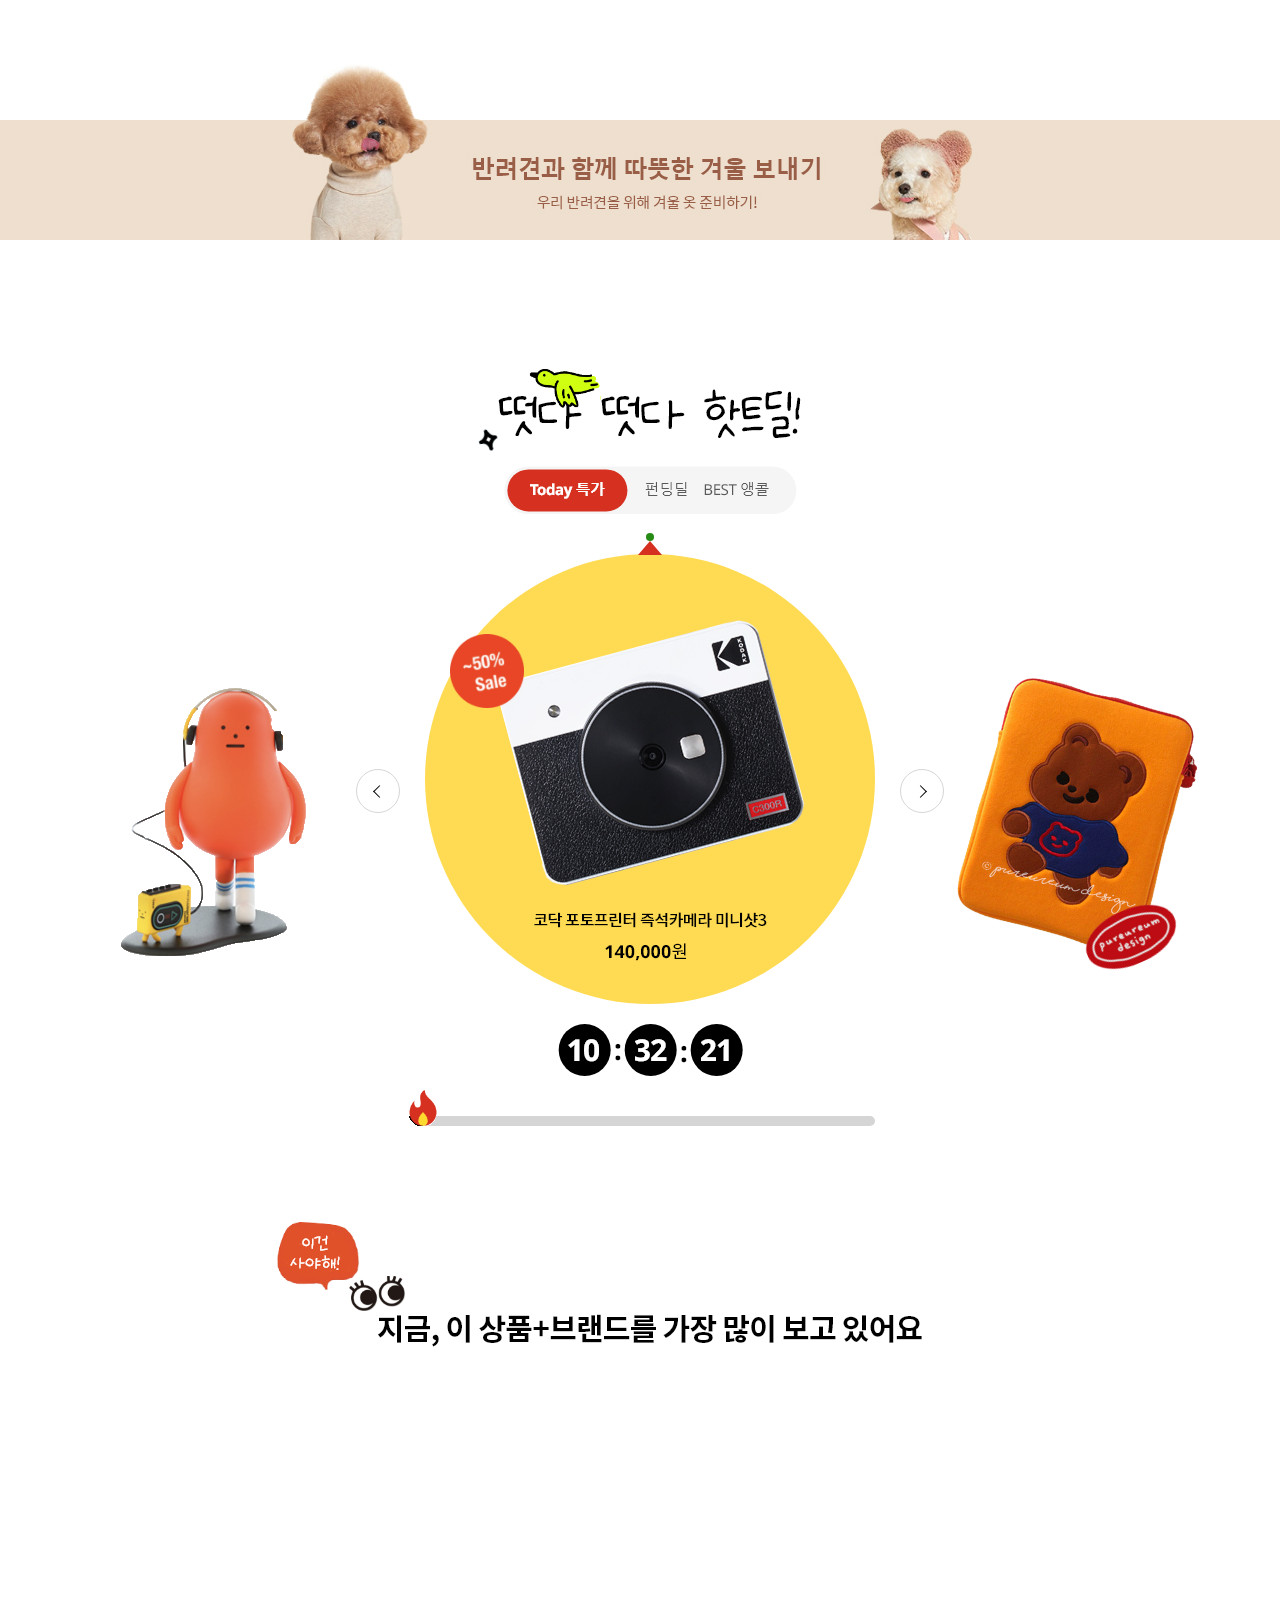
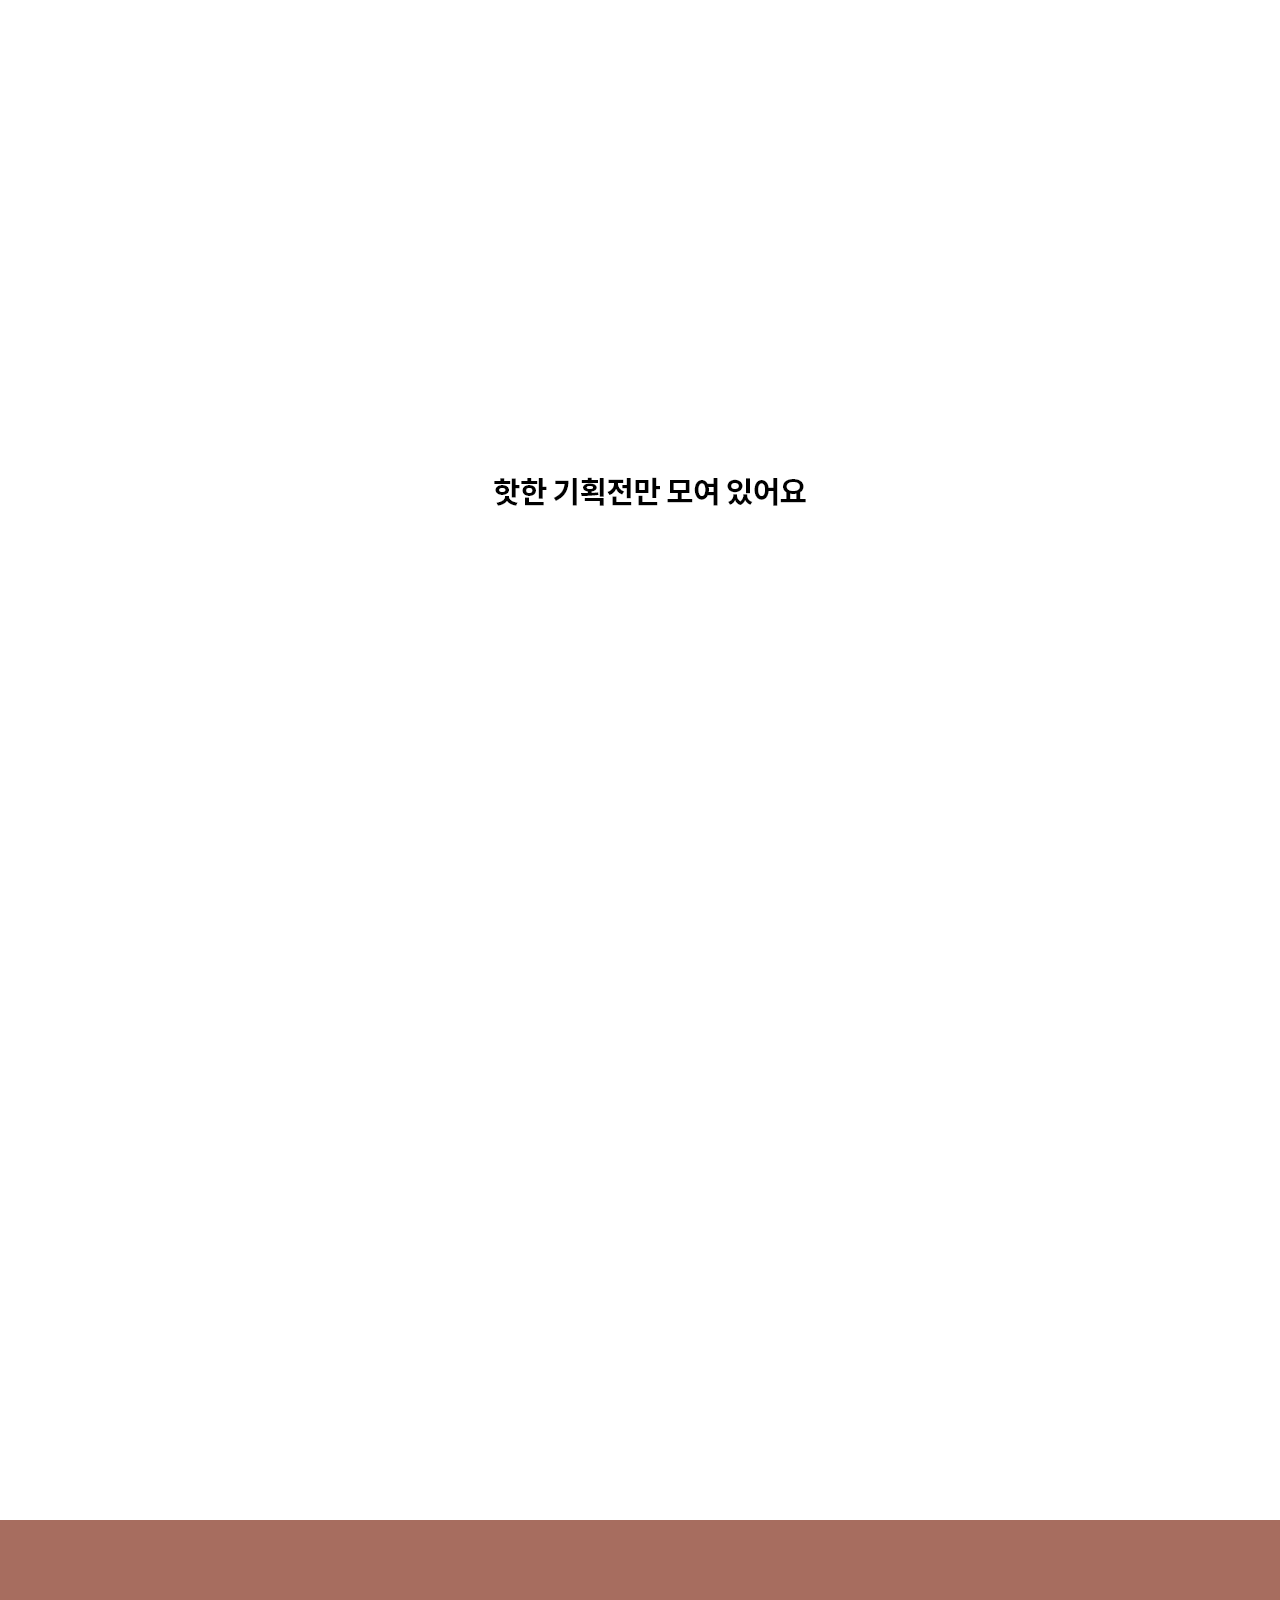
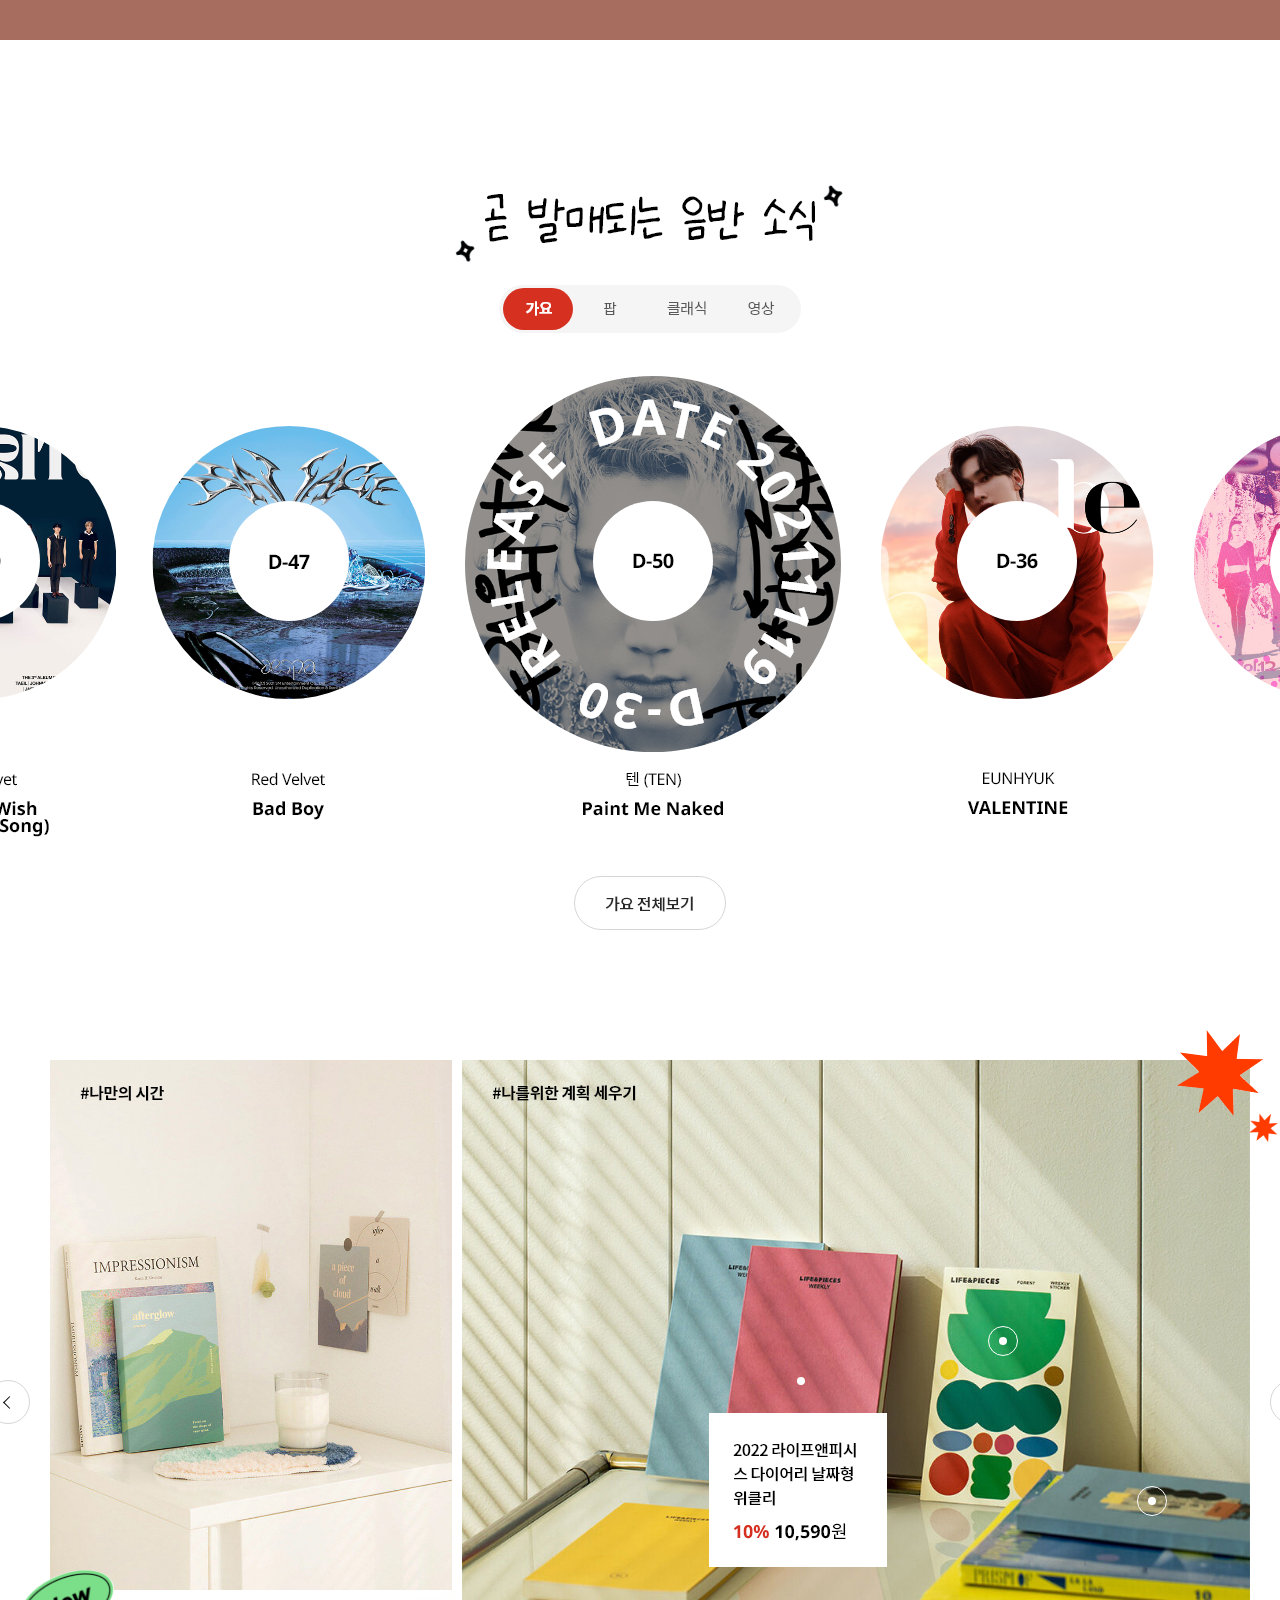
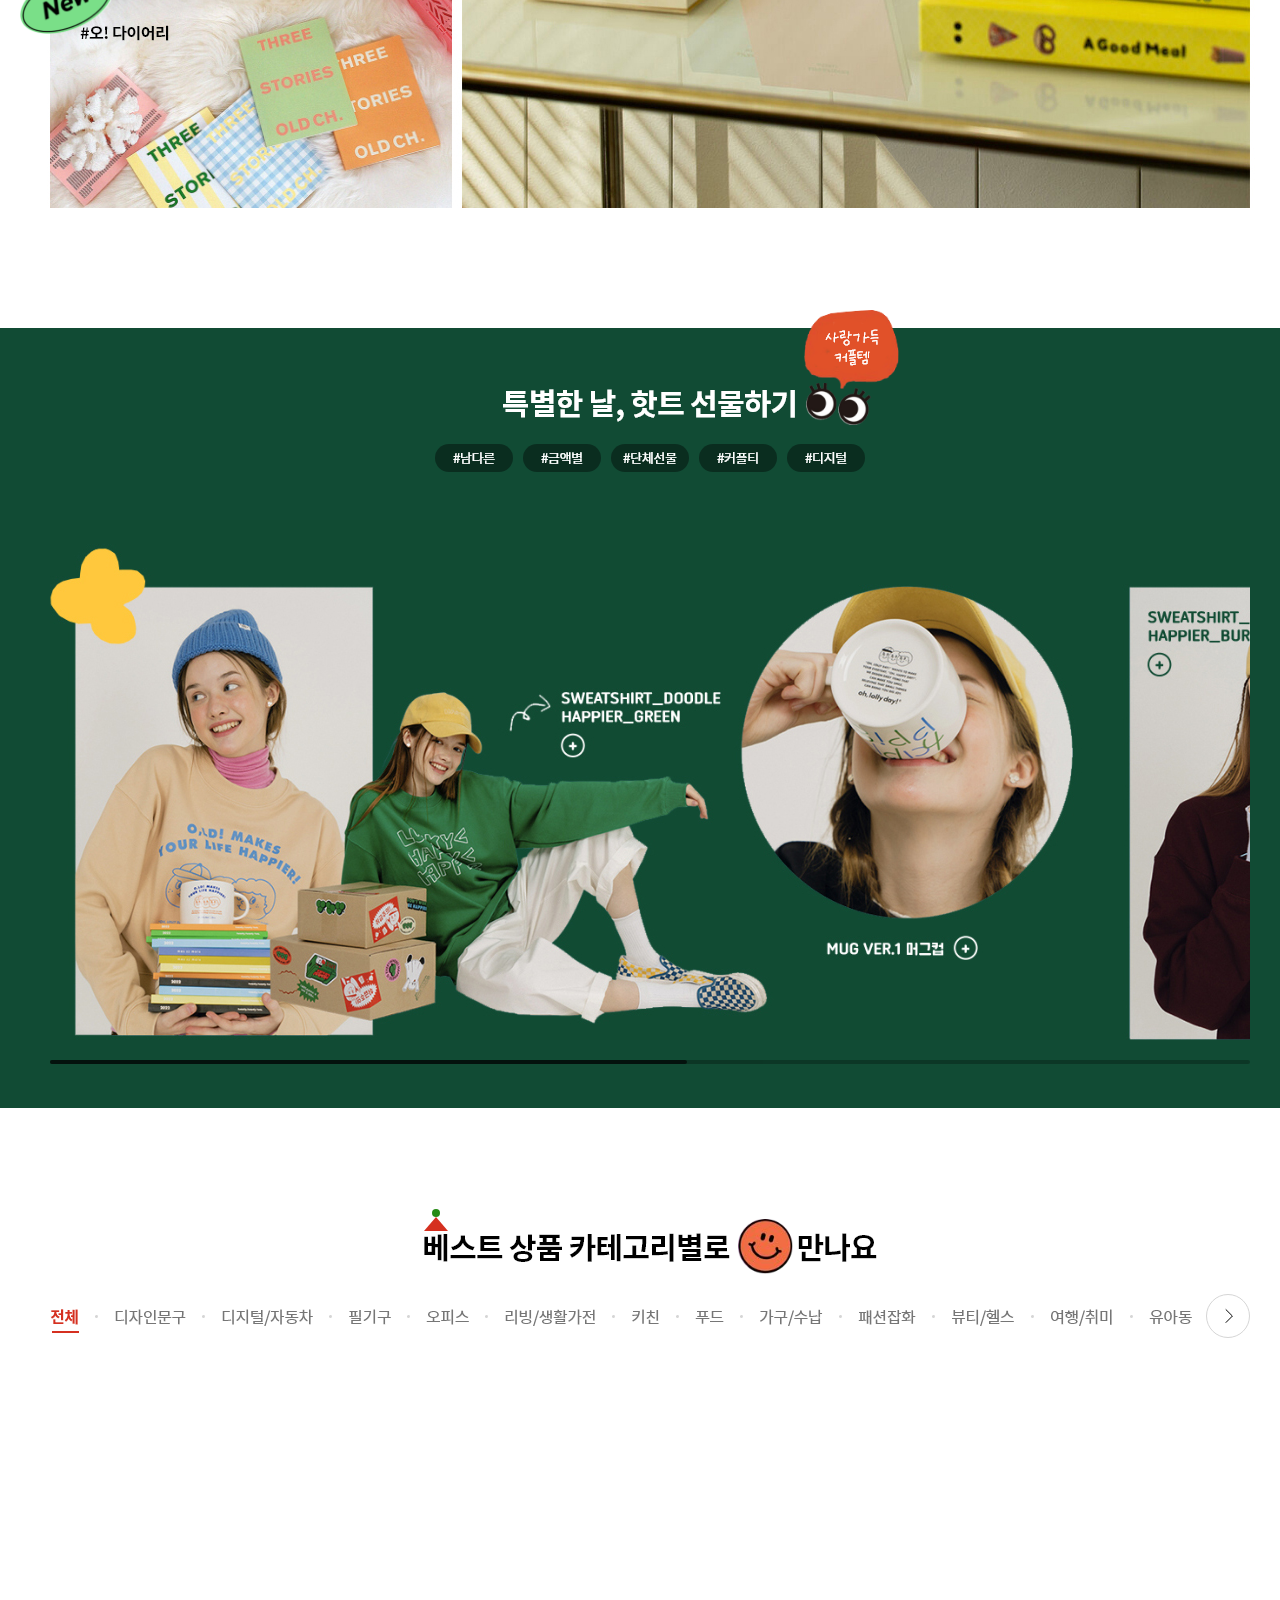
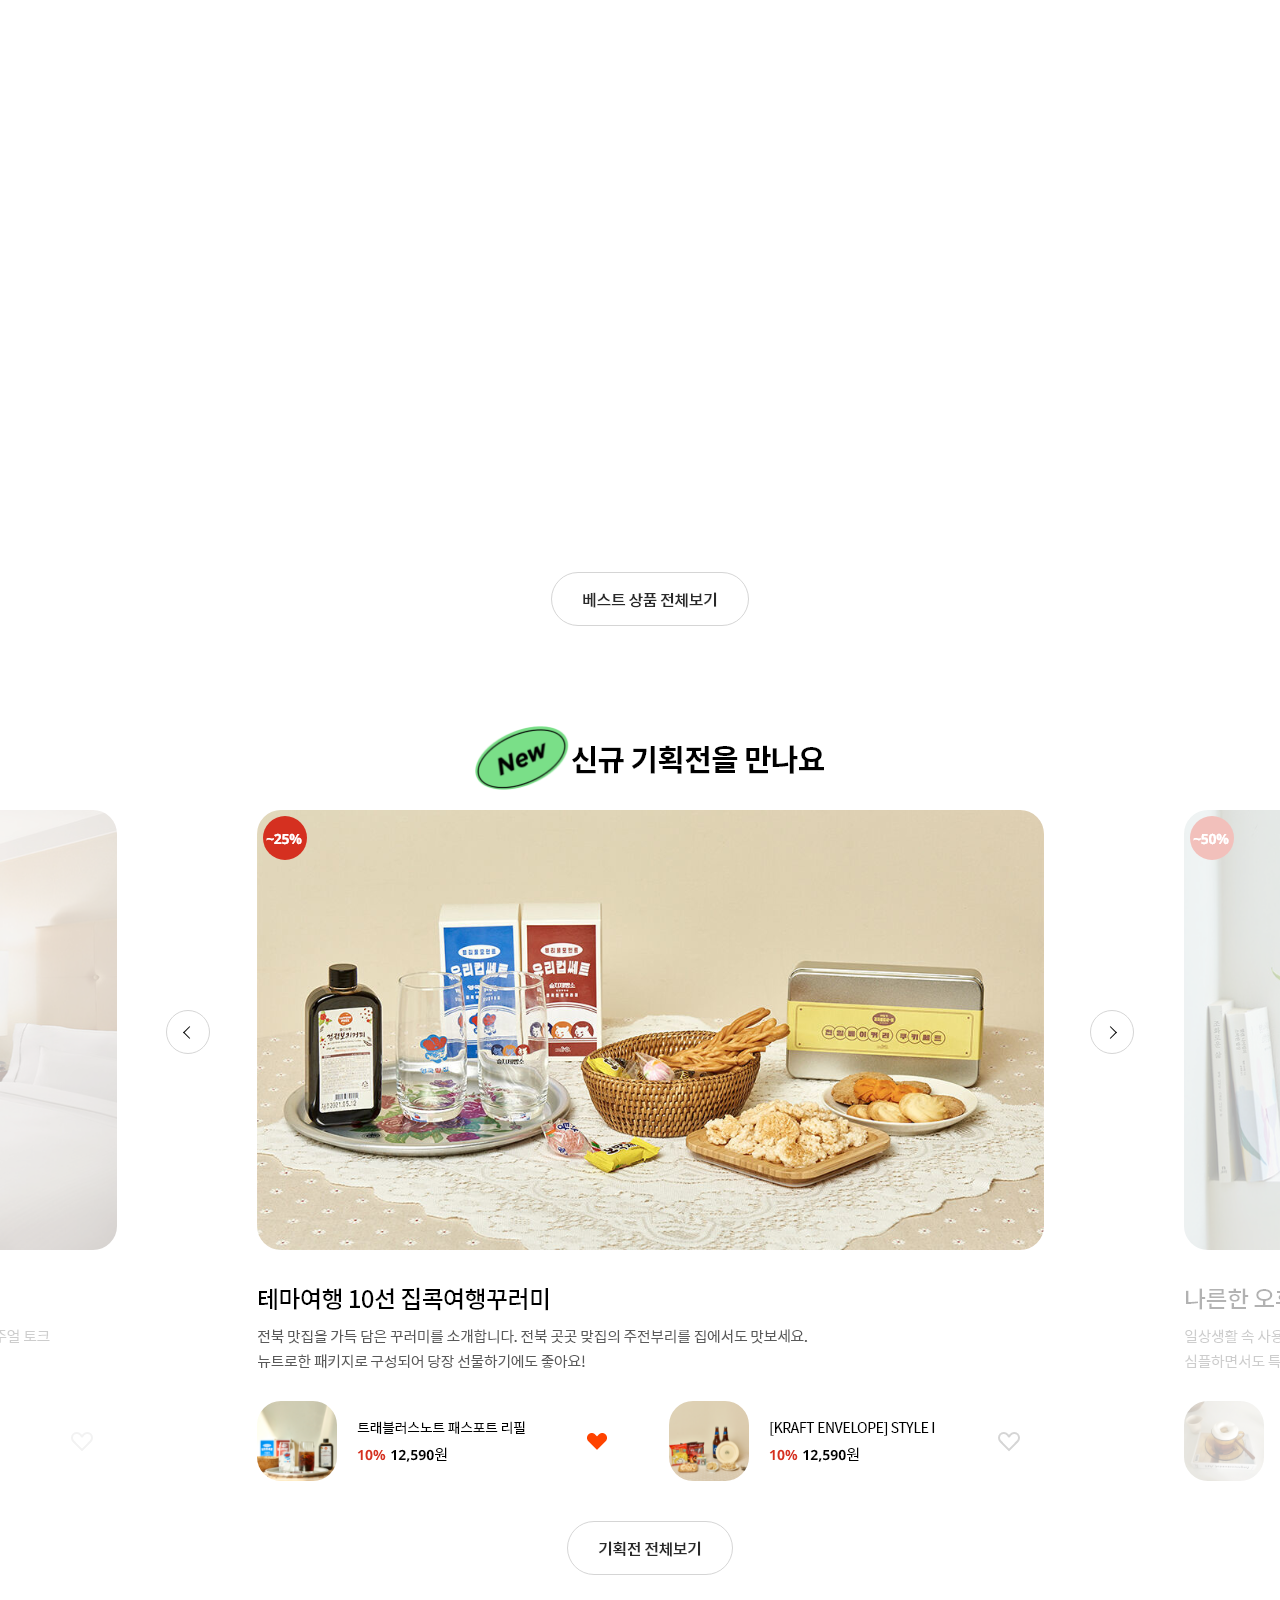
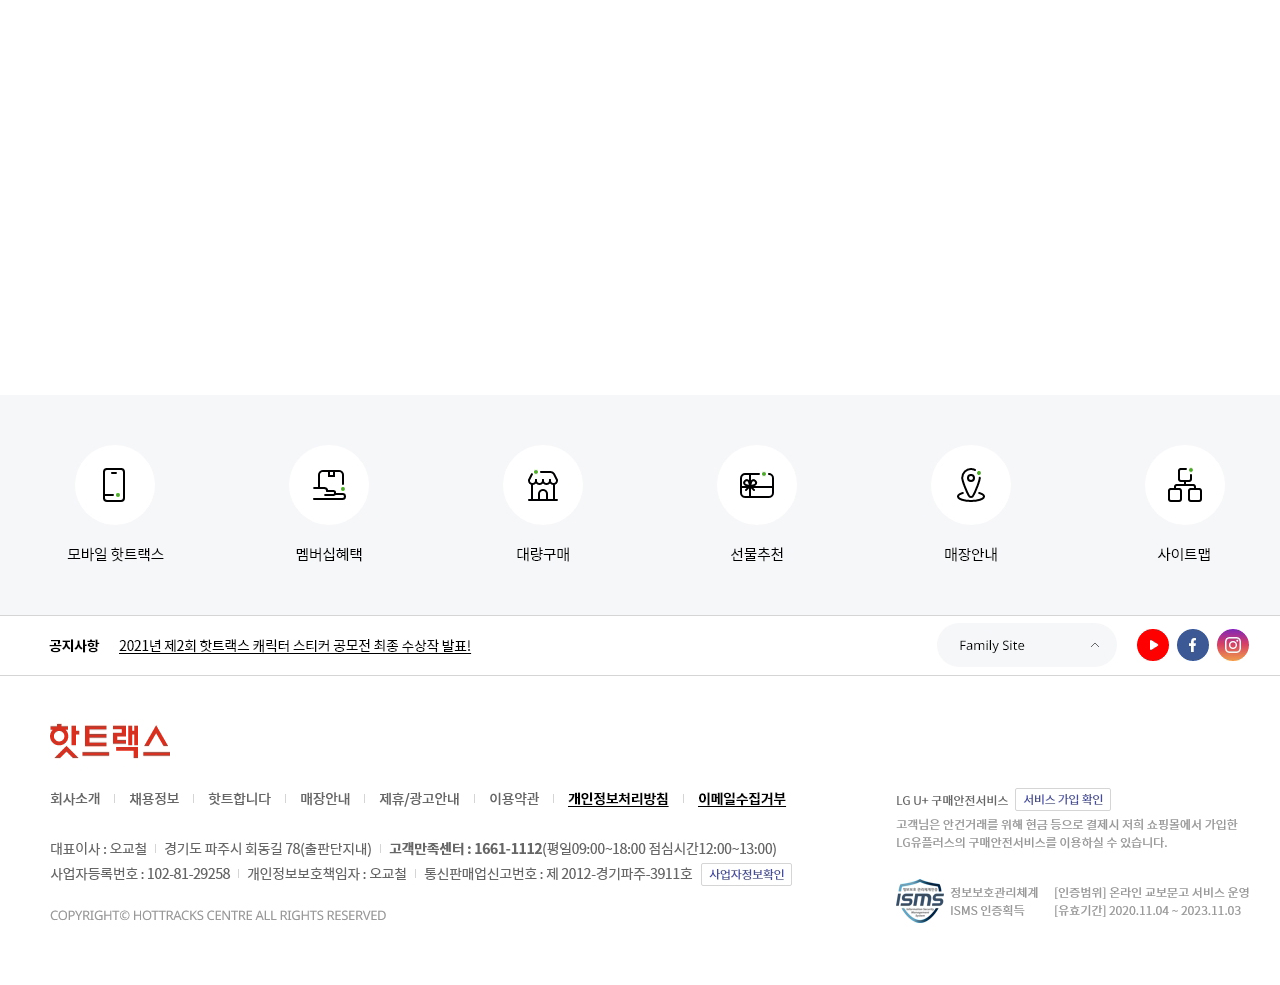
==== commit 1f532320: "ghlfghk;lfgkh;lfgk" ====
--- a/a_type/index.html
+++ b/a_type/index.html
@@ -518,7 +518,18 @@
 		
 		<!-- mc_gift -->
 		<section class="mc_gift">
-
+			<div class="inner">
+				<h2 class="tit"><img src="./resources/images/img_mc_gift_tit.png" alt="">
+					<span class="s1"><img src="./resources/images/img_mc_gift_tit_s1.png" alt=""></span>
+				</h2>
+				<!-- mc_gift_cont -->
+				<div class="mc_gift_cont">
+					<ul>
+						<li><img src="./resources/images/img_mc_gift01.jpg" alt=""></li>
+					</ul>
+				</div>
+				<!-- //mc_gift_cont -->
+			</div>
 		</section>
 		<!-- //mc_gift -->
 		
--- a/a_type/resources/css/style.css
+++ b/a_type/resources/css/style.css
@@ -1,3 +1,5 @@
 @charset "utf-8";
 @import "layout.css";
+@import "owl.carousel.min.css";
+@import "jquery.mCustomScrollbar.css";
 @import "contents.css";
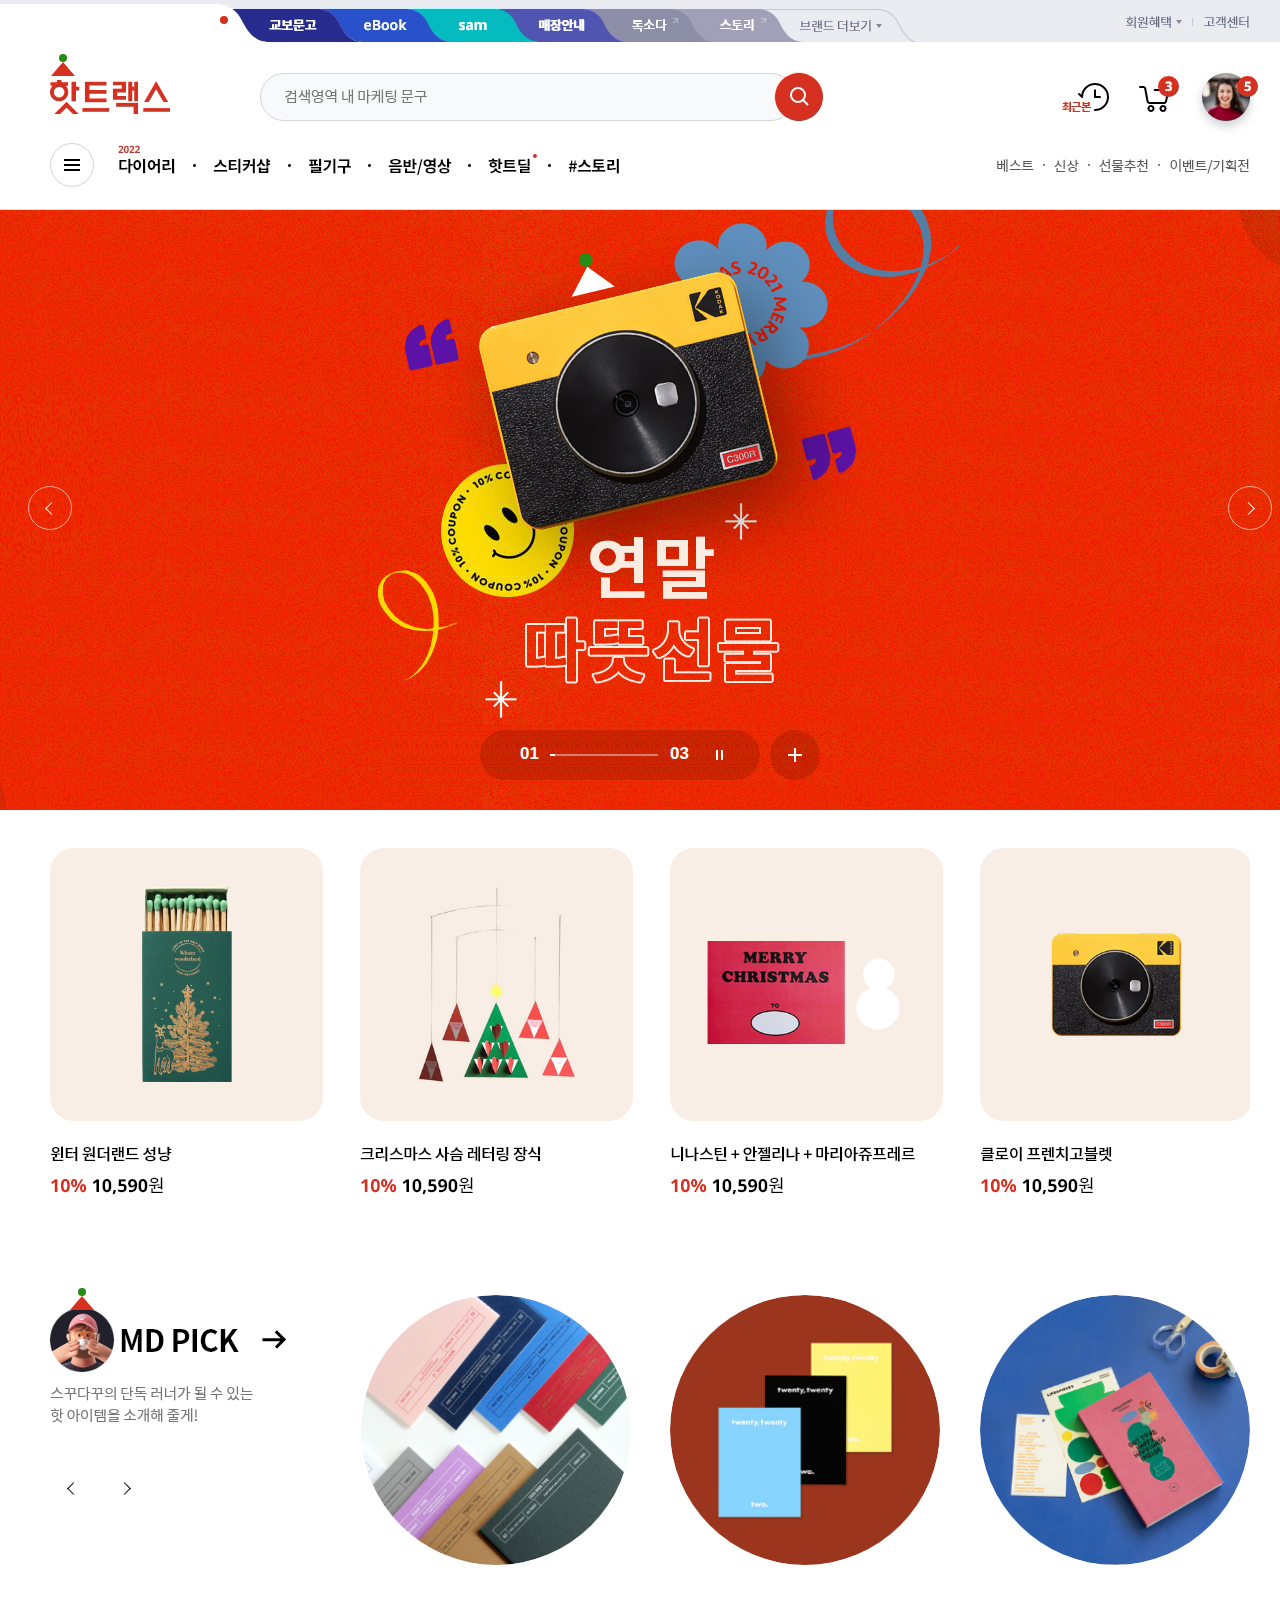
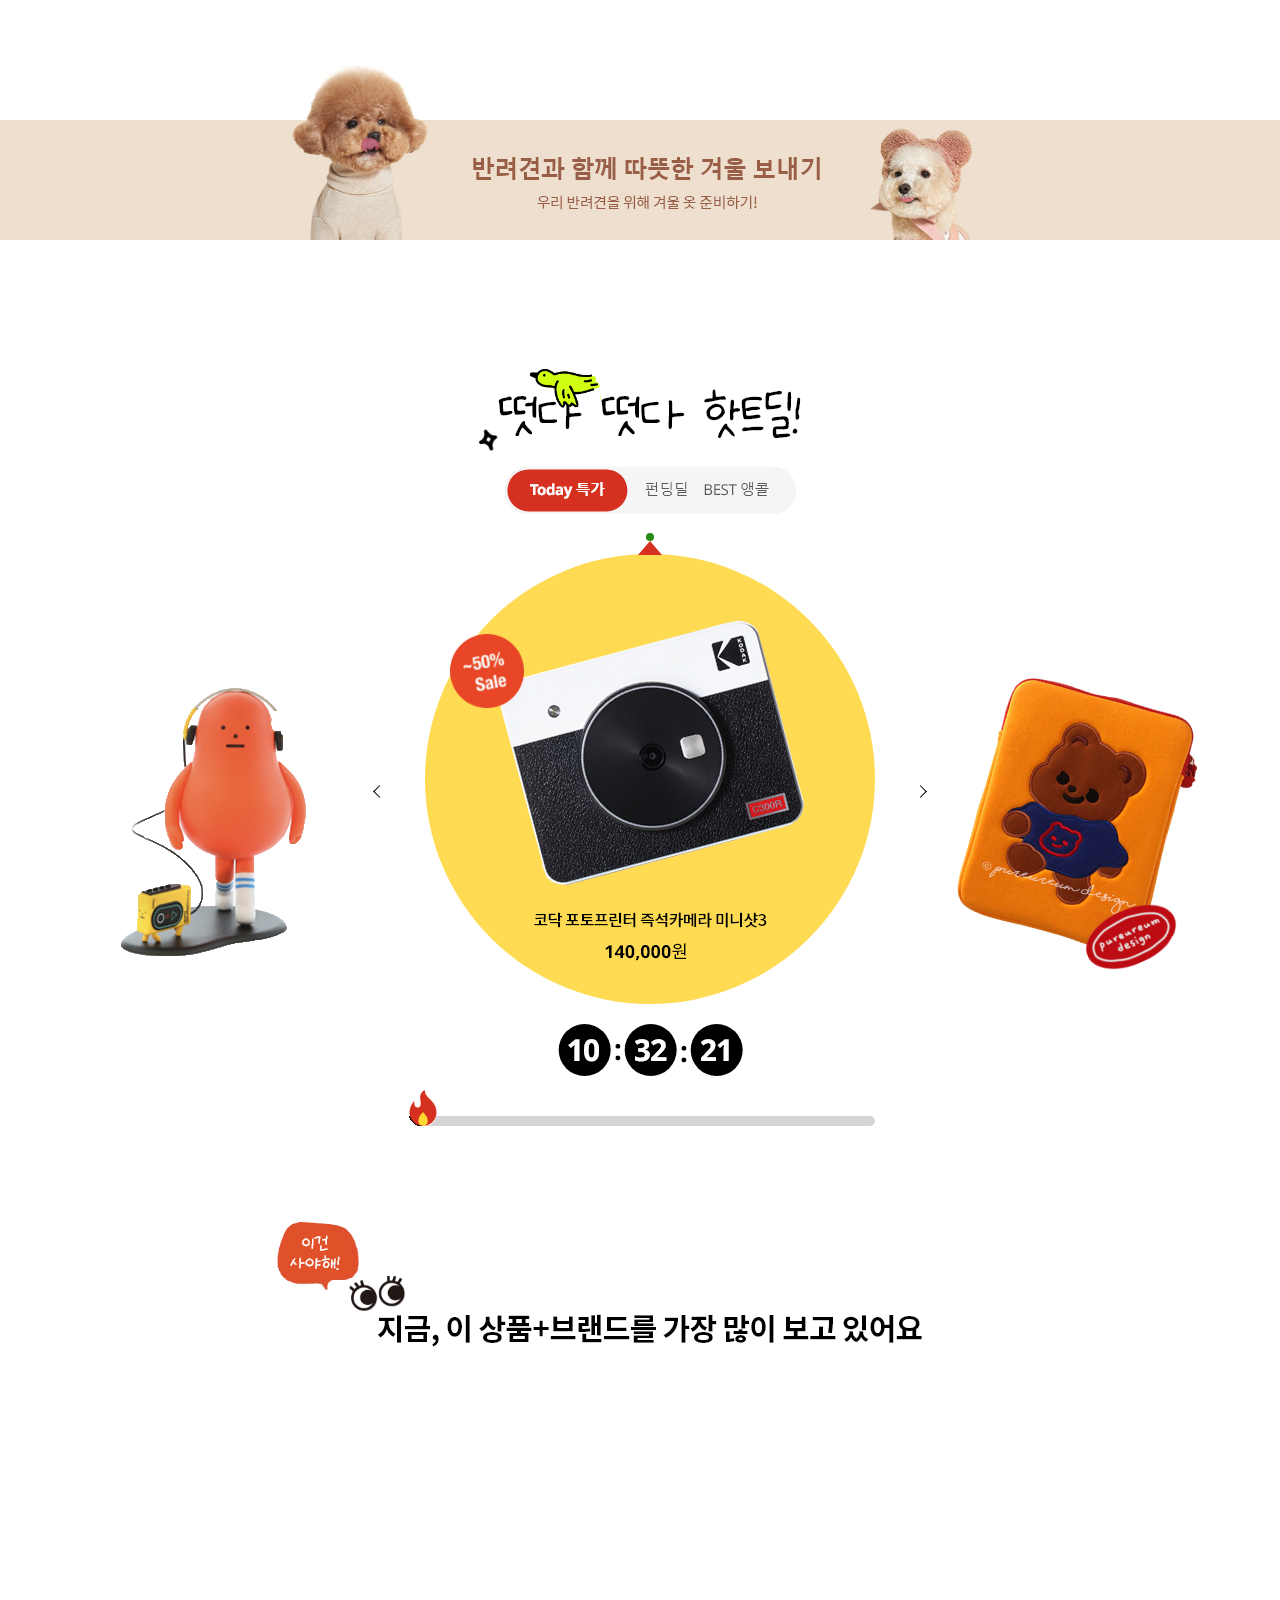
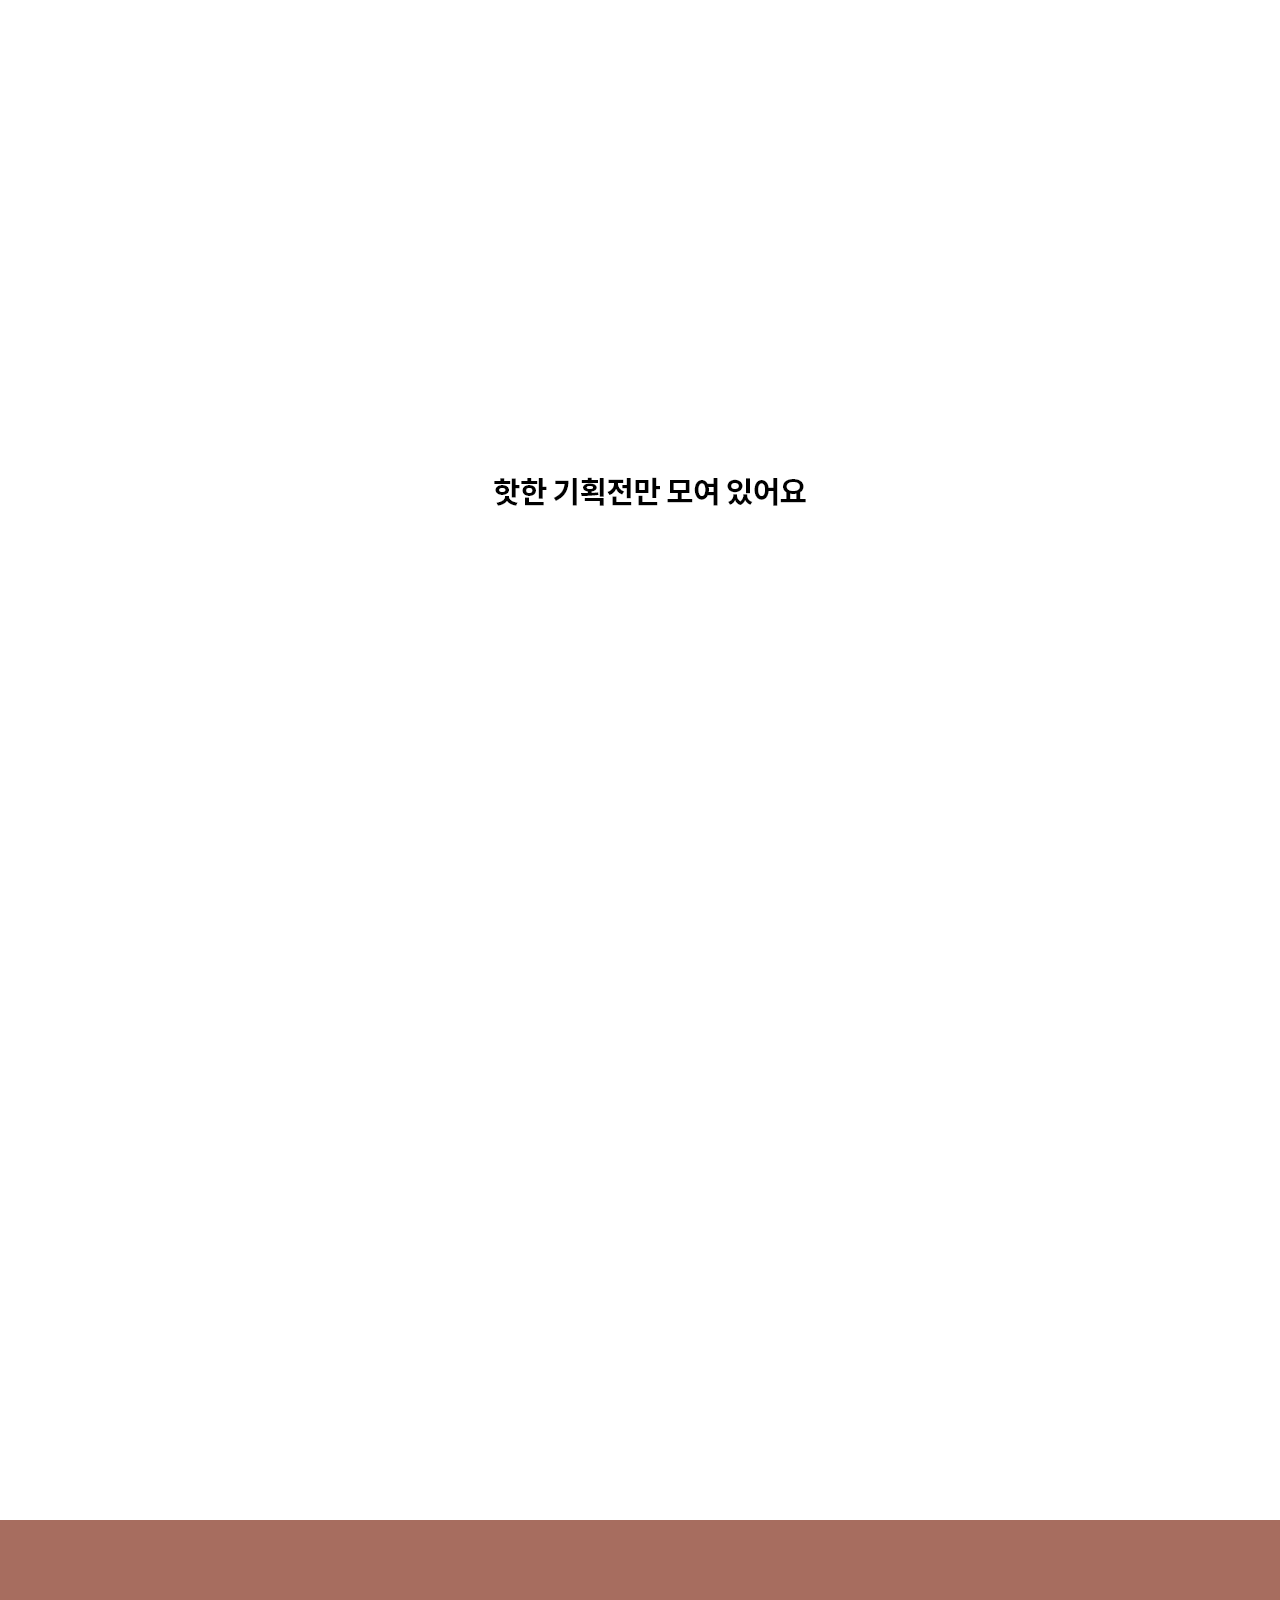
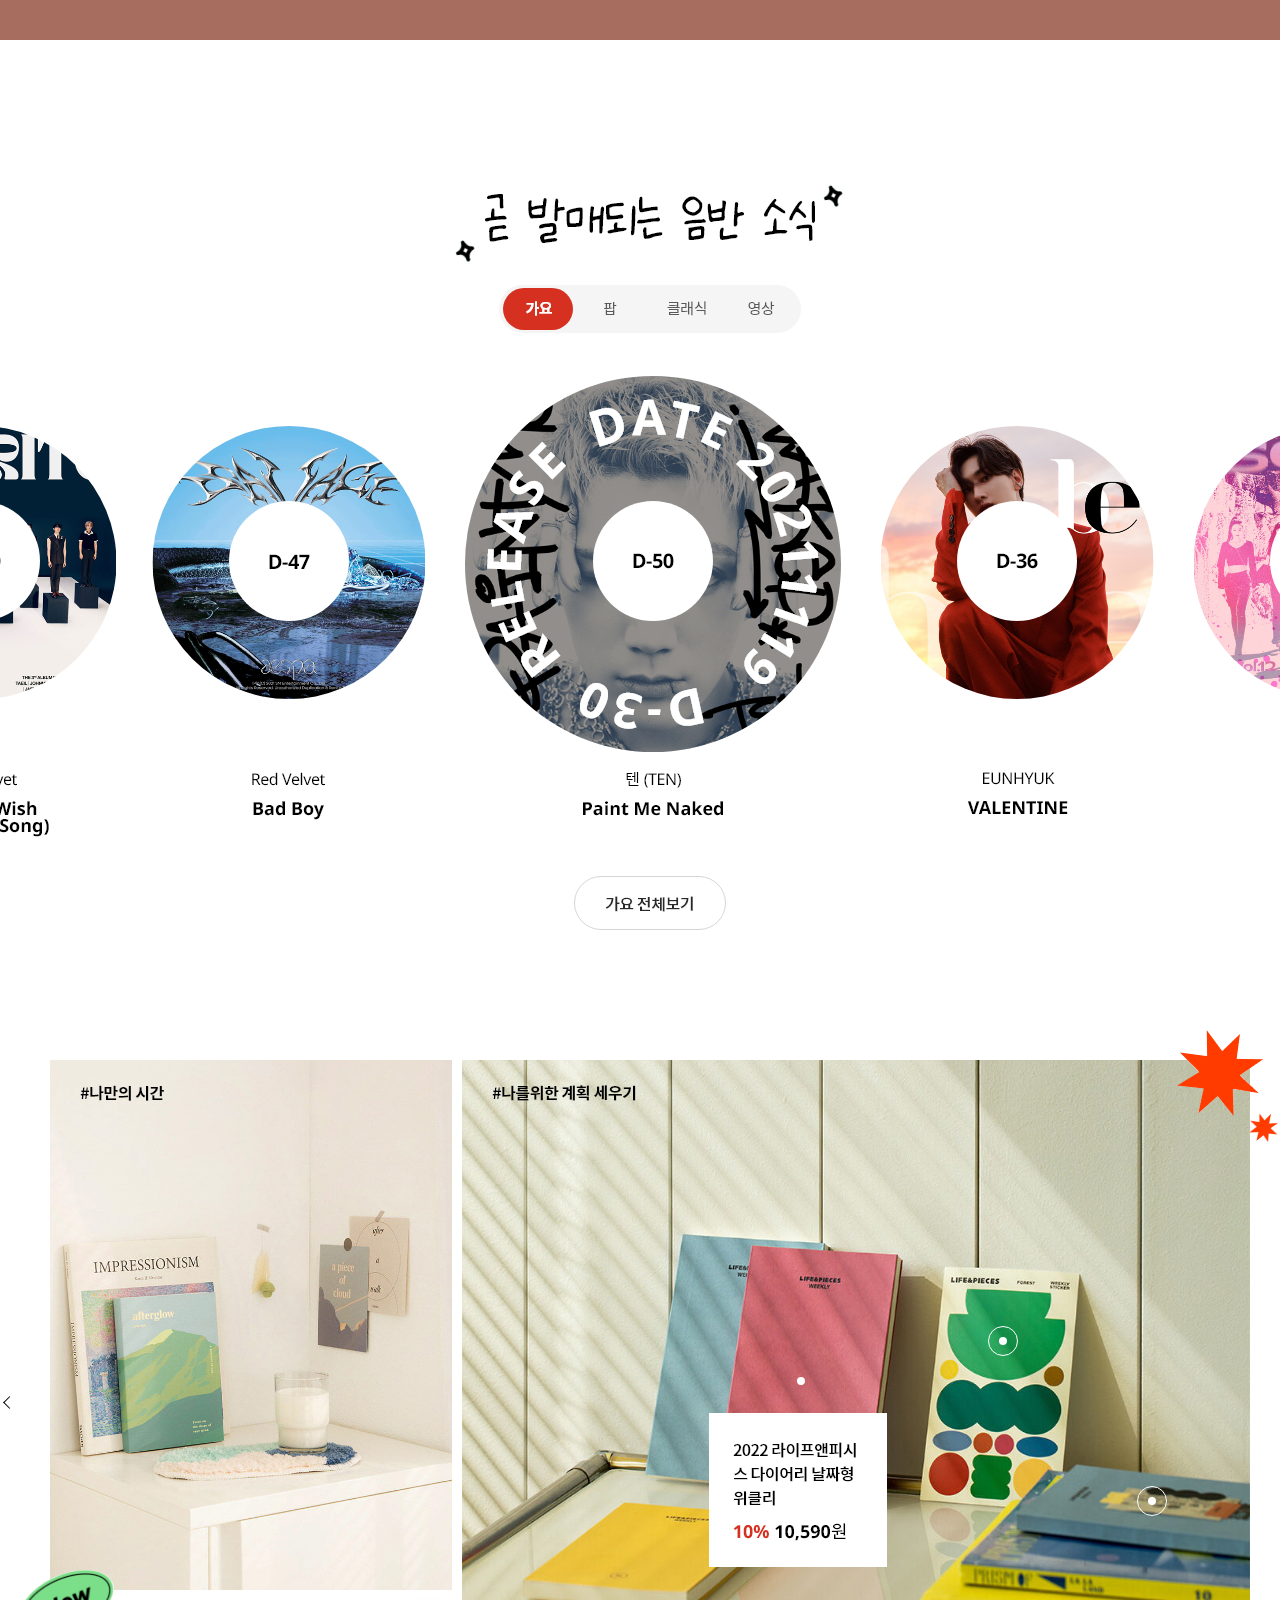
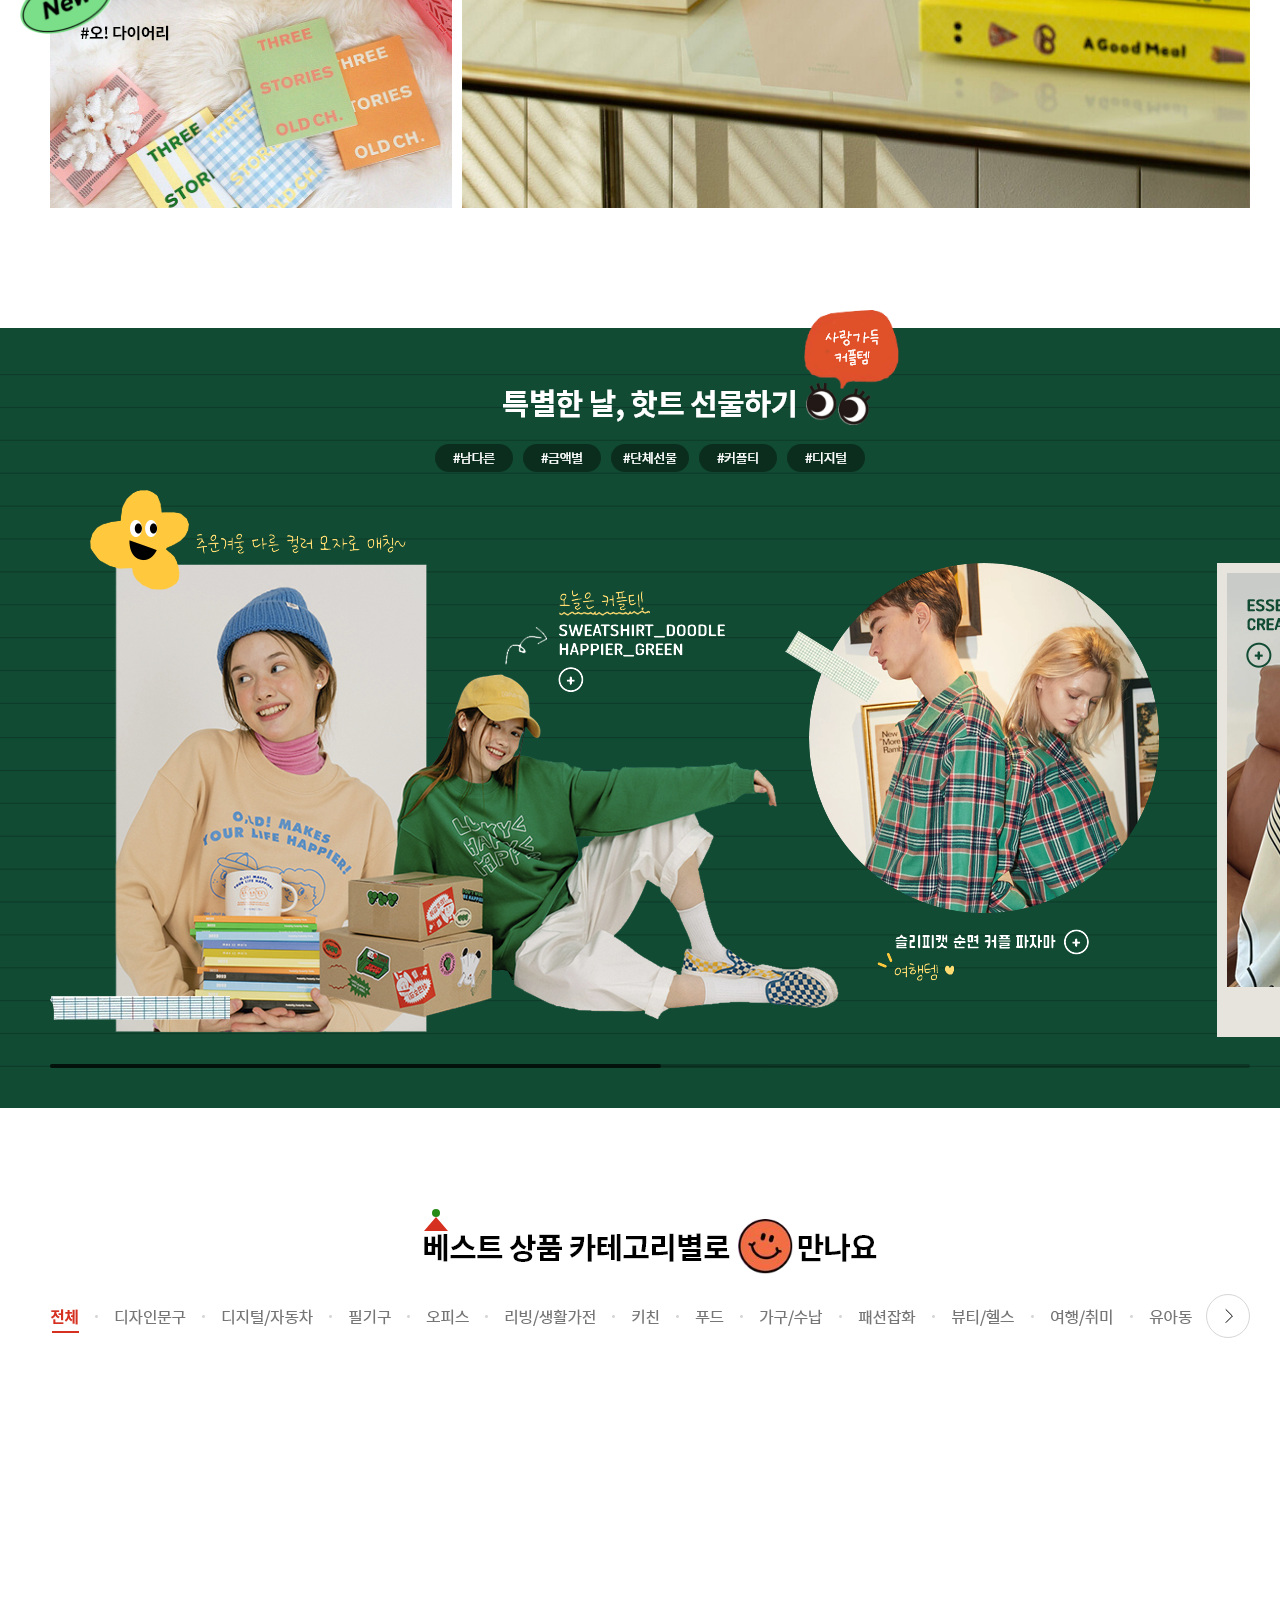
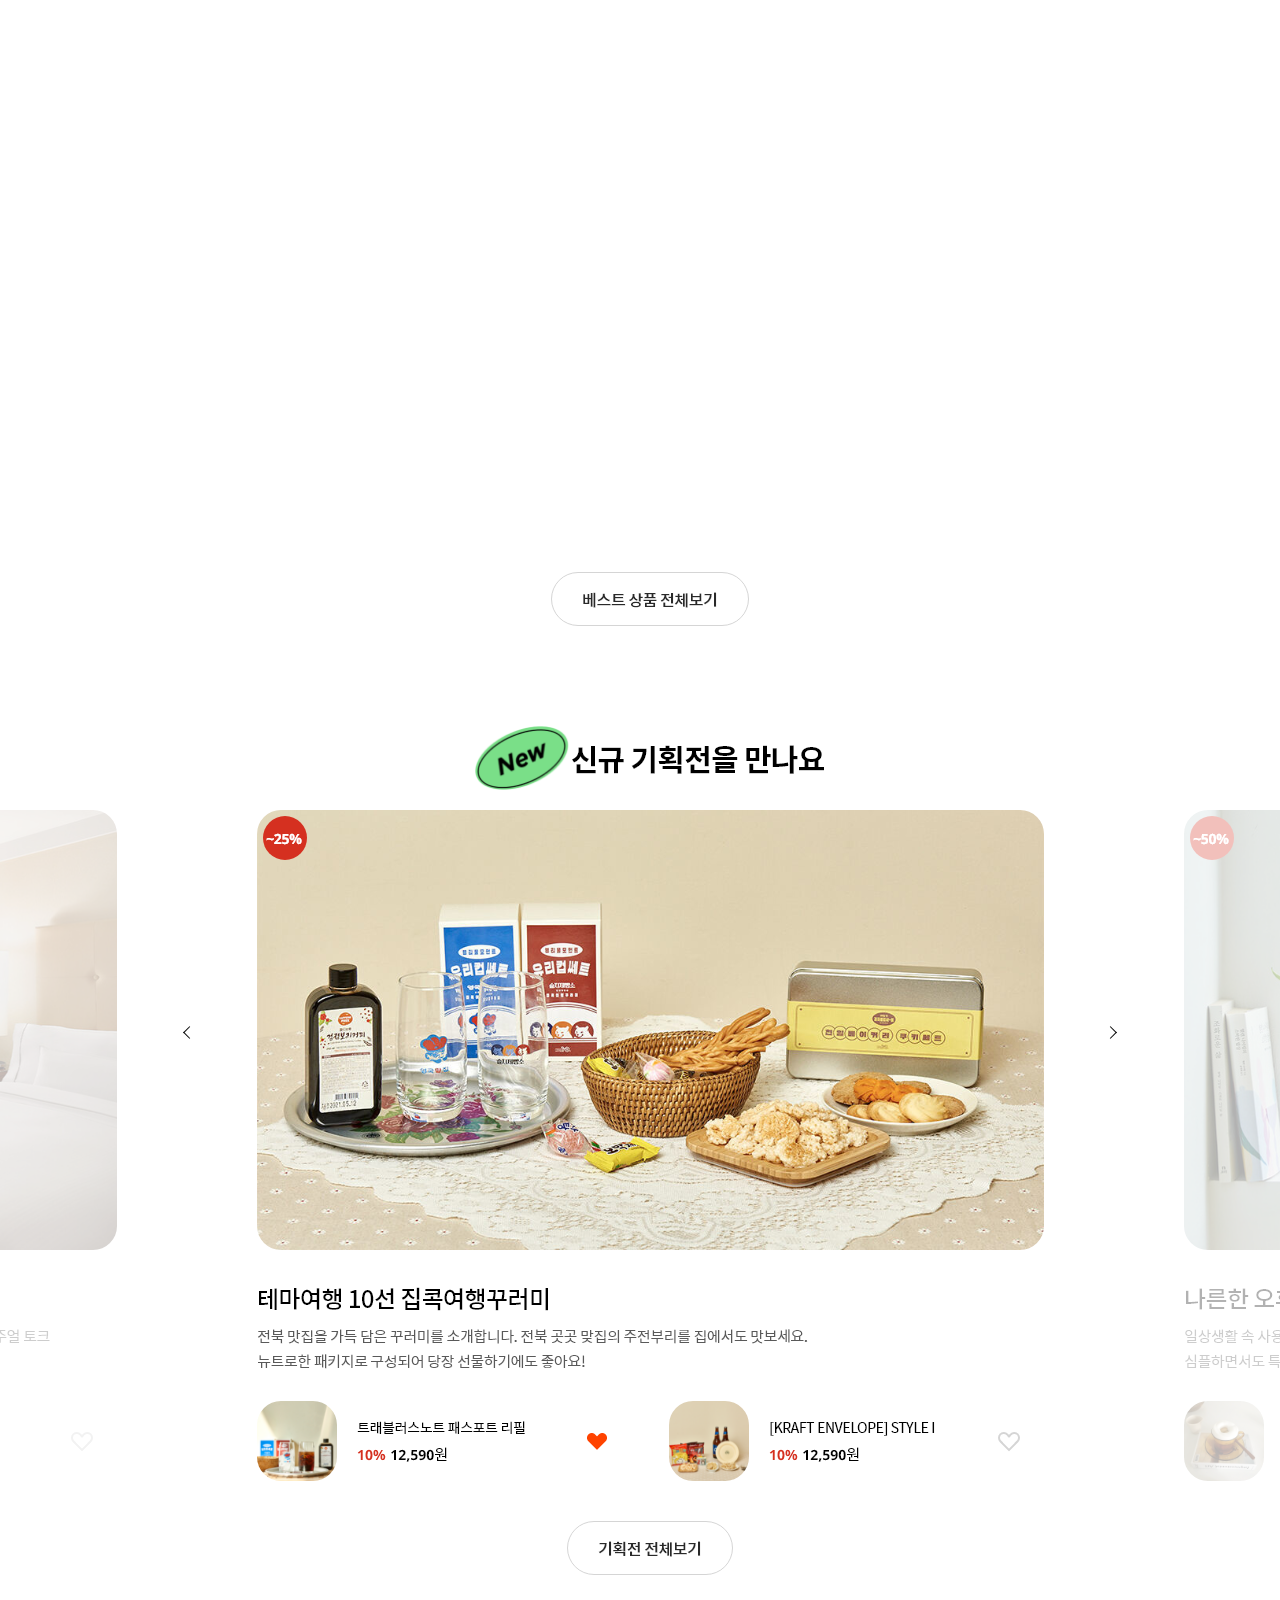
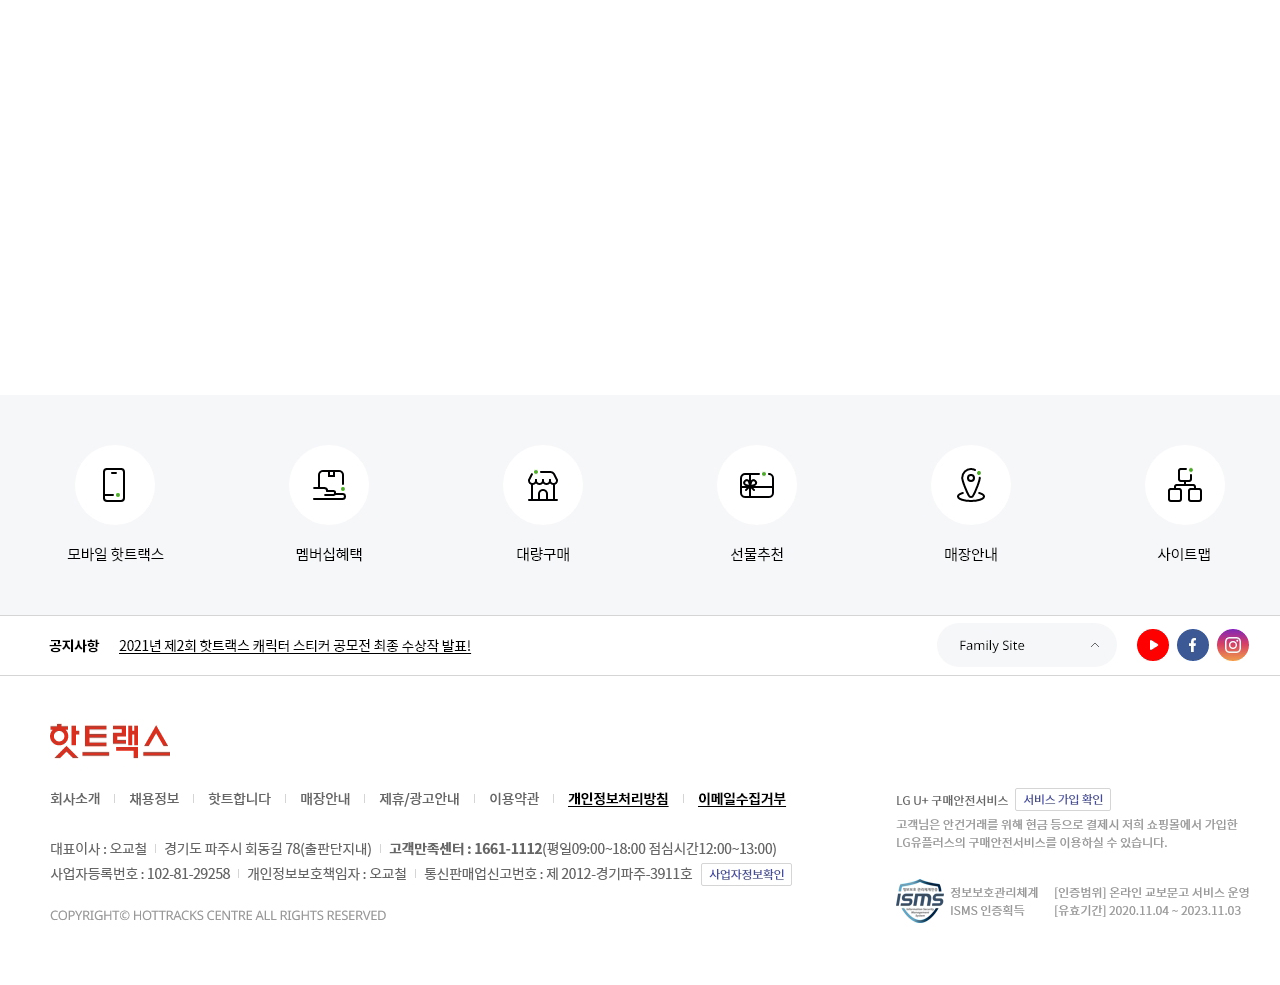
==== commit a5838e49: "dfgdfgjl;dkf" ====
--- a/a_type/index.html
+++ b/a_type/index.html
@@ -525,7 +525,7 @@
 				<!-- mc_gift_cont -->
 				<div class="mc_gift_cont">
 					<ul>
-						<li><img src="./resources/images/img_mc_gift01.jpg" alt=""></li>
+						<li><img src="./resources/images/img_mc_gift01.png" alt=""></li>
 					</ul>
 				</div>
 				<!-- //mc_gift_cont -->
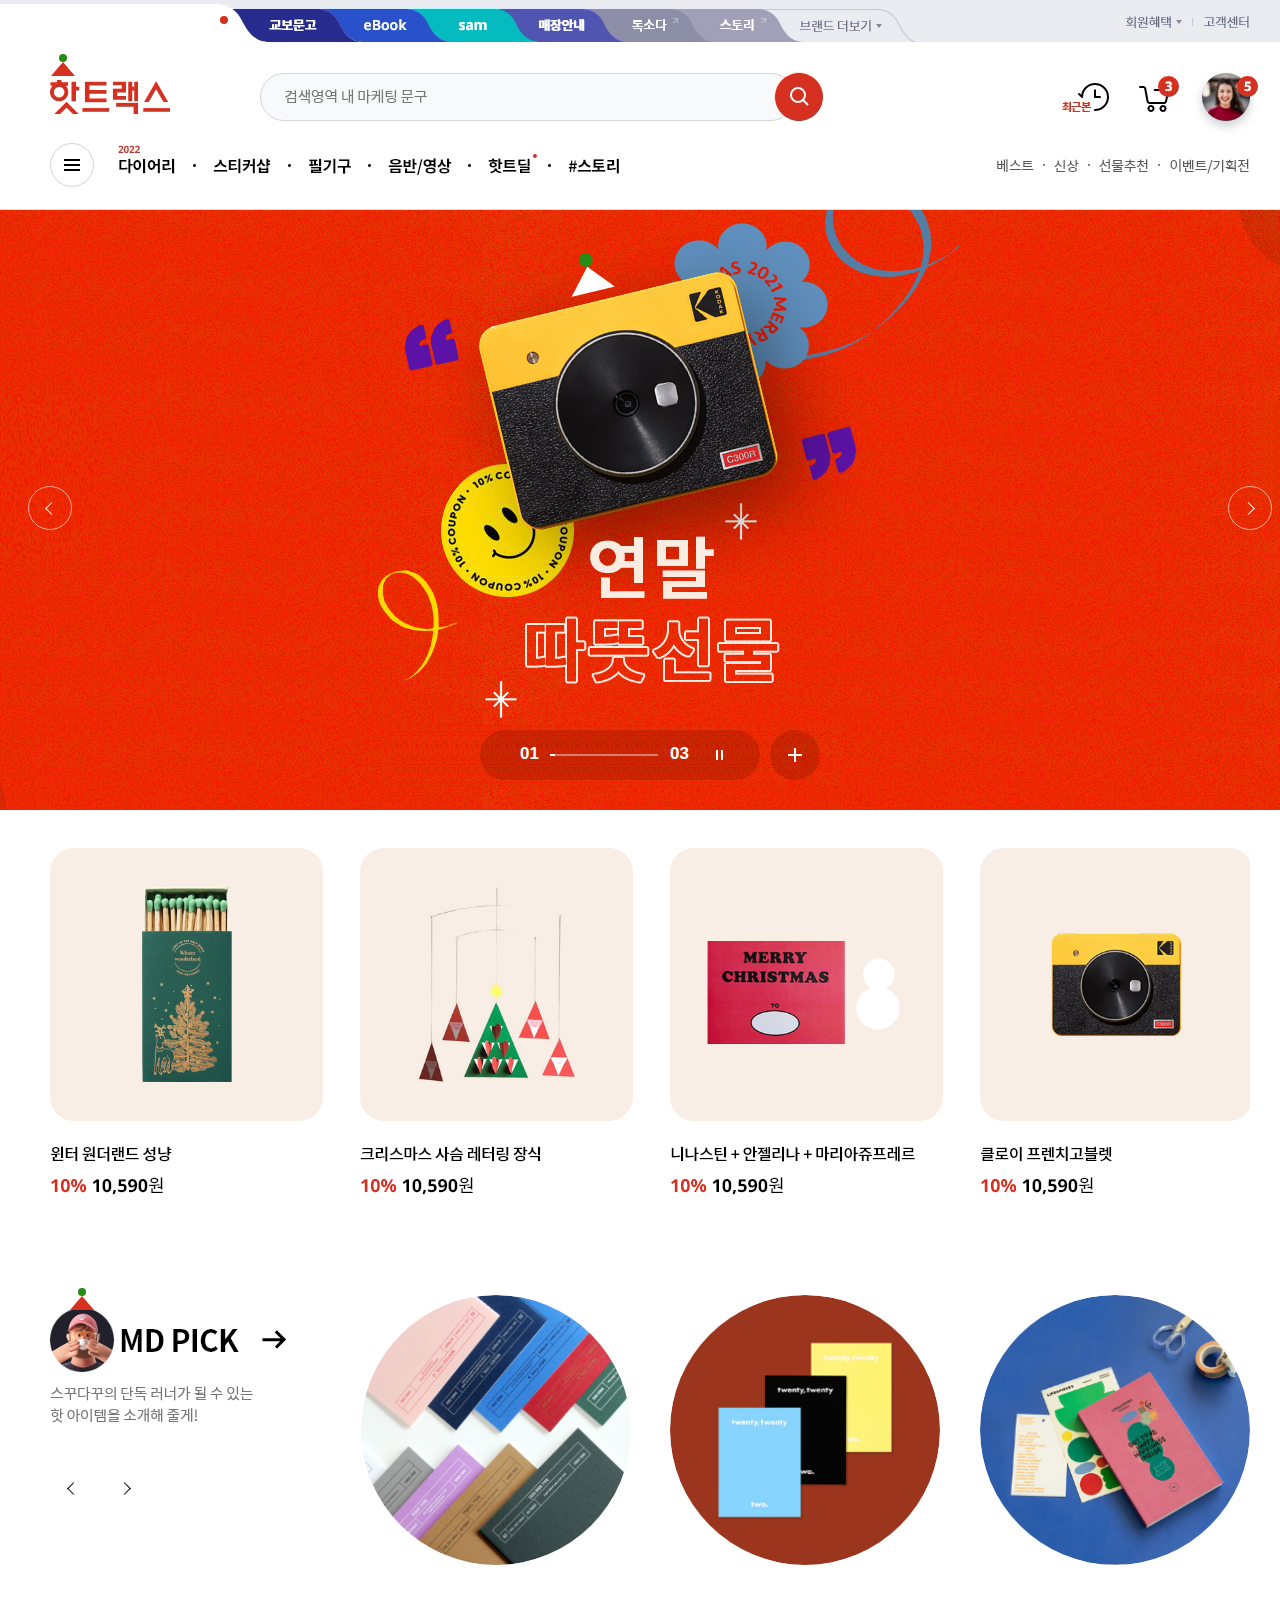
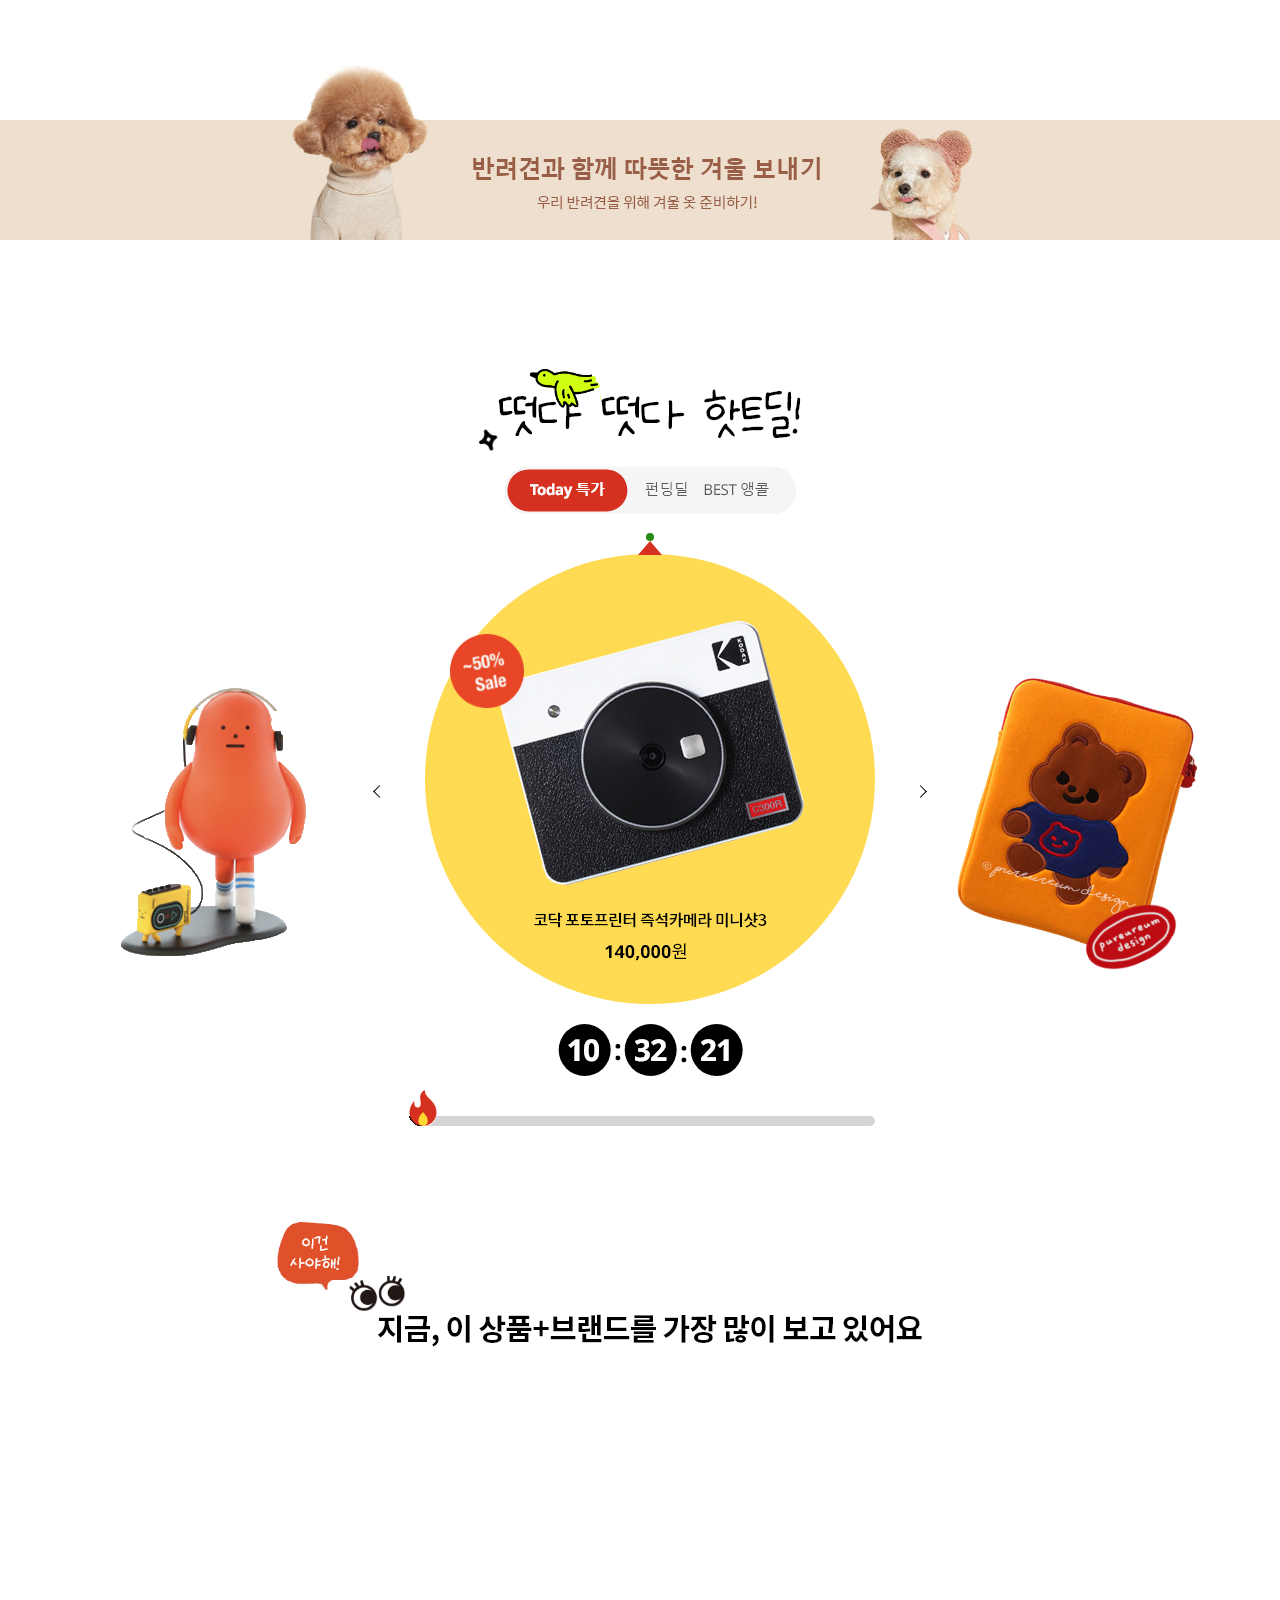
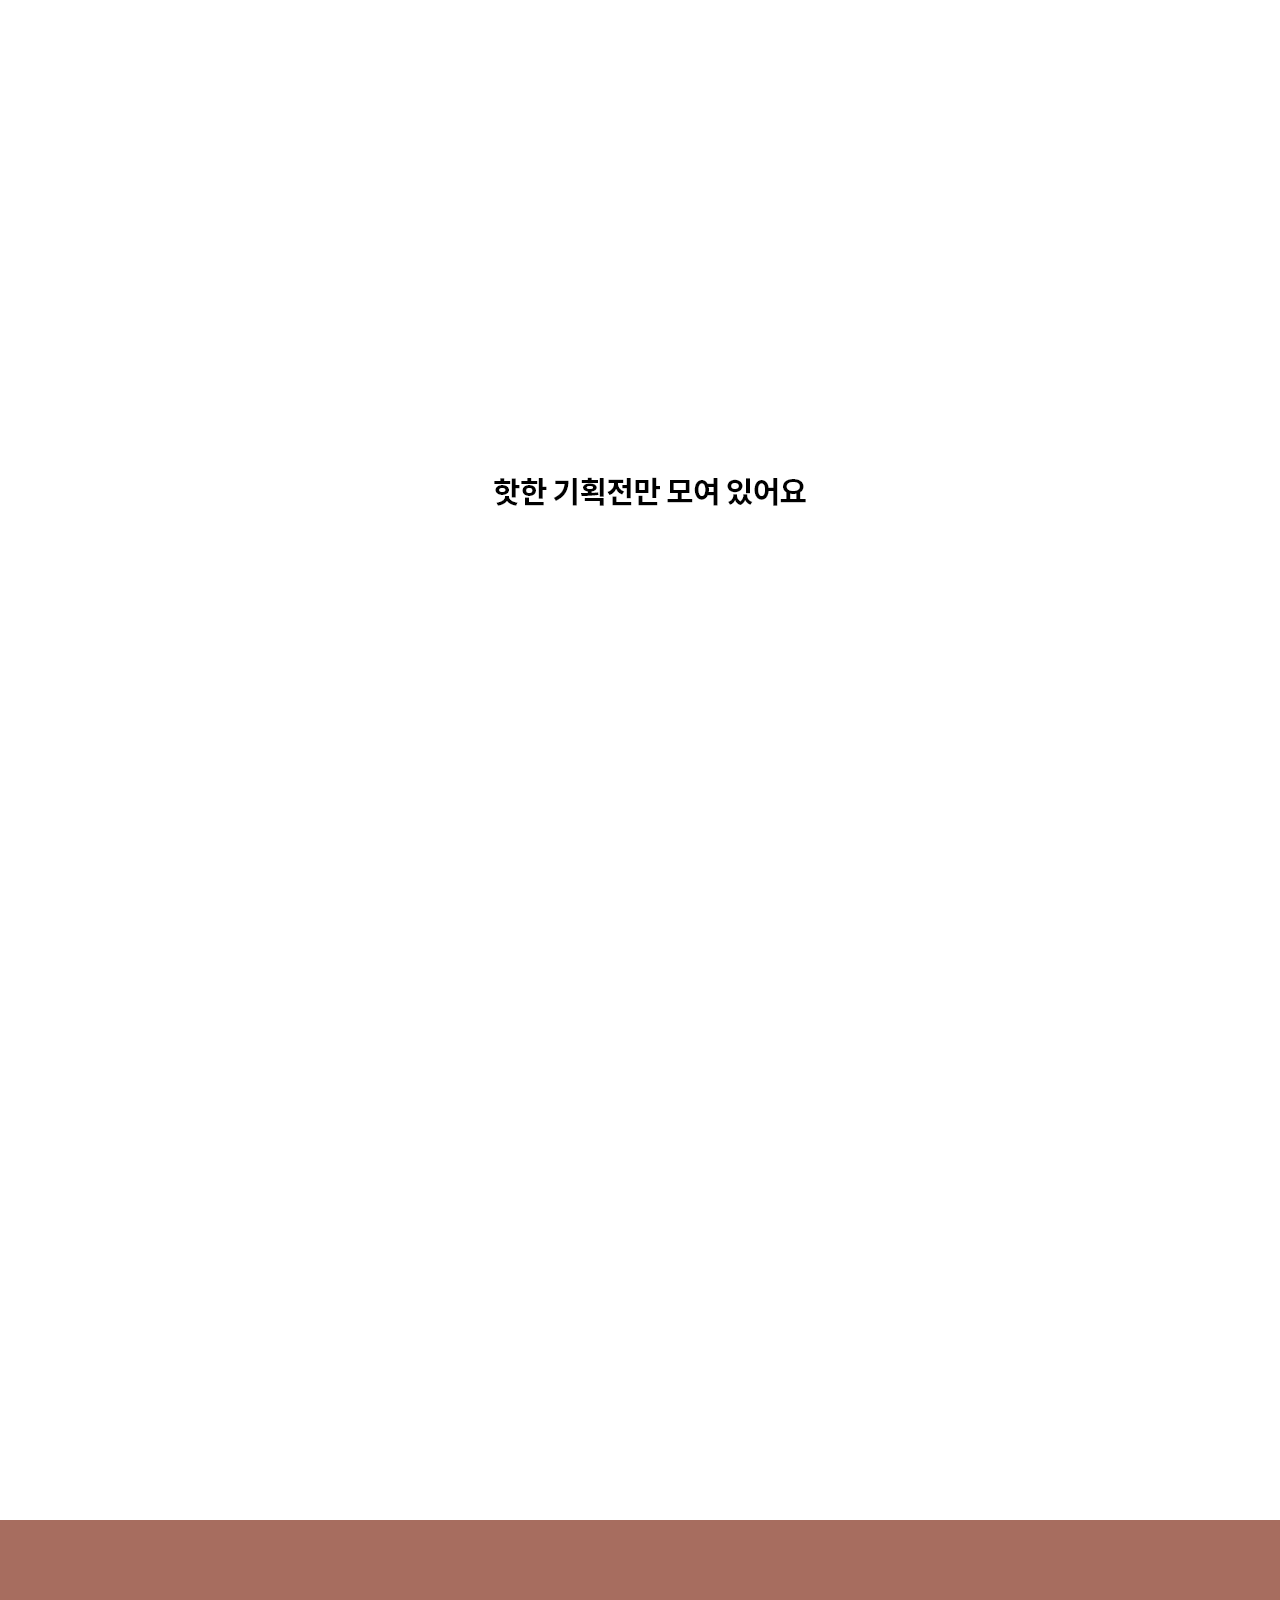
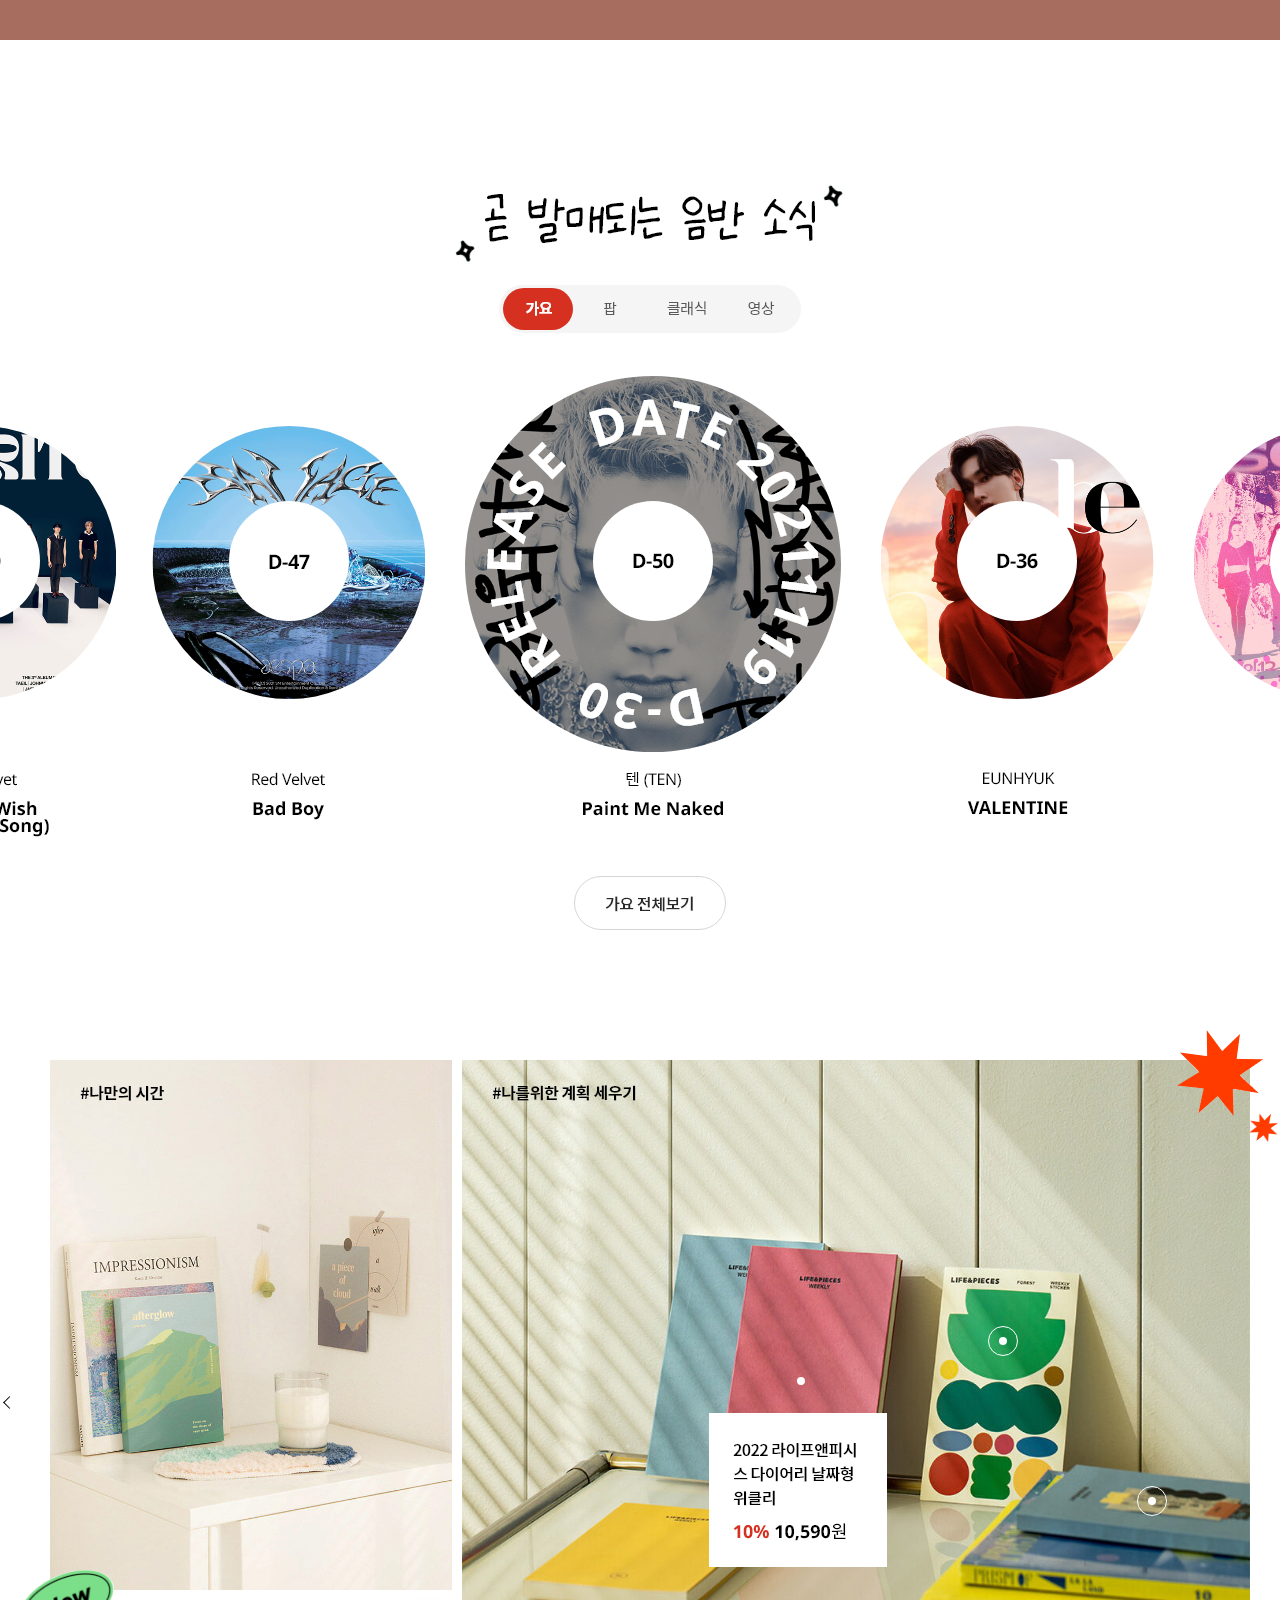
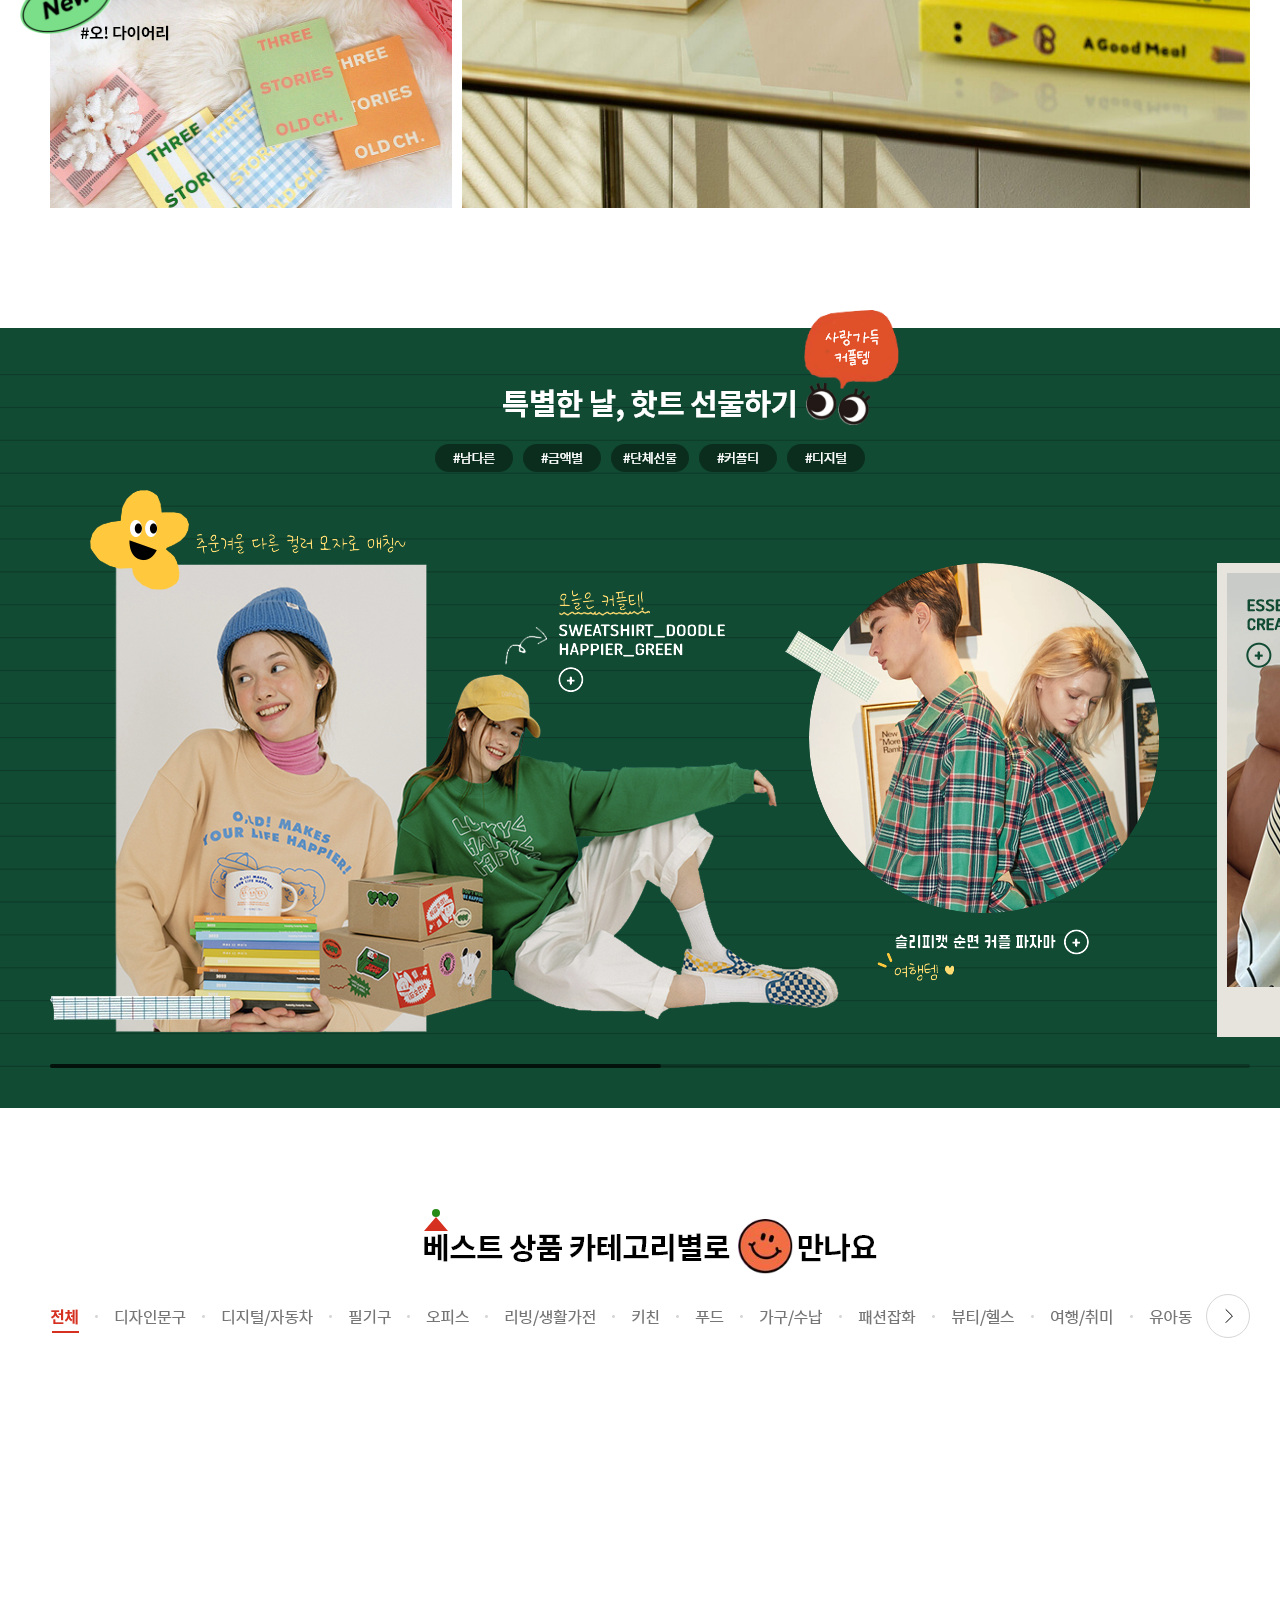
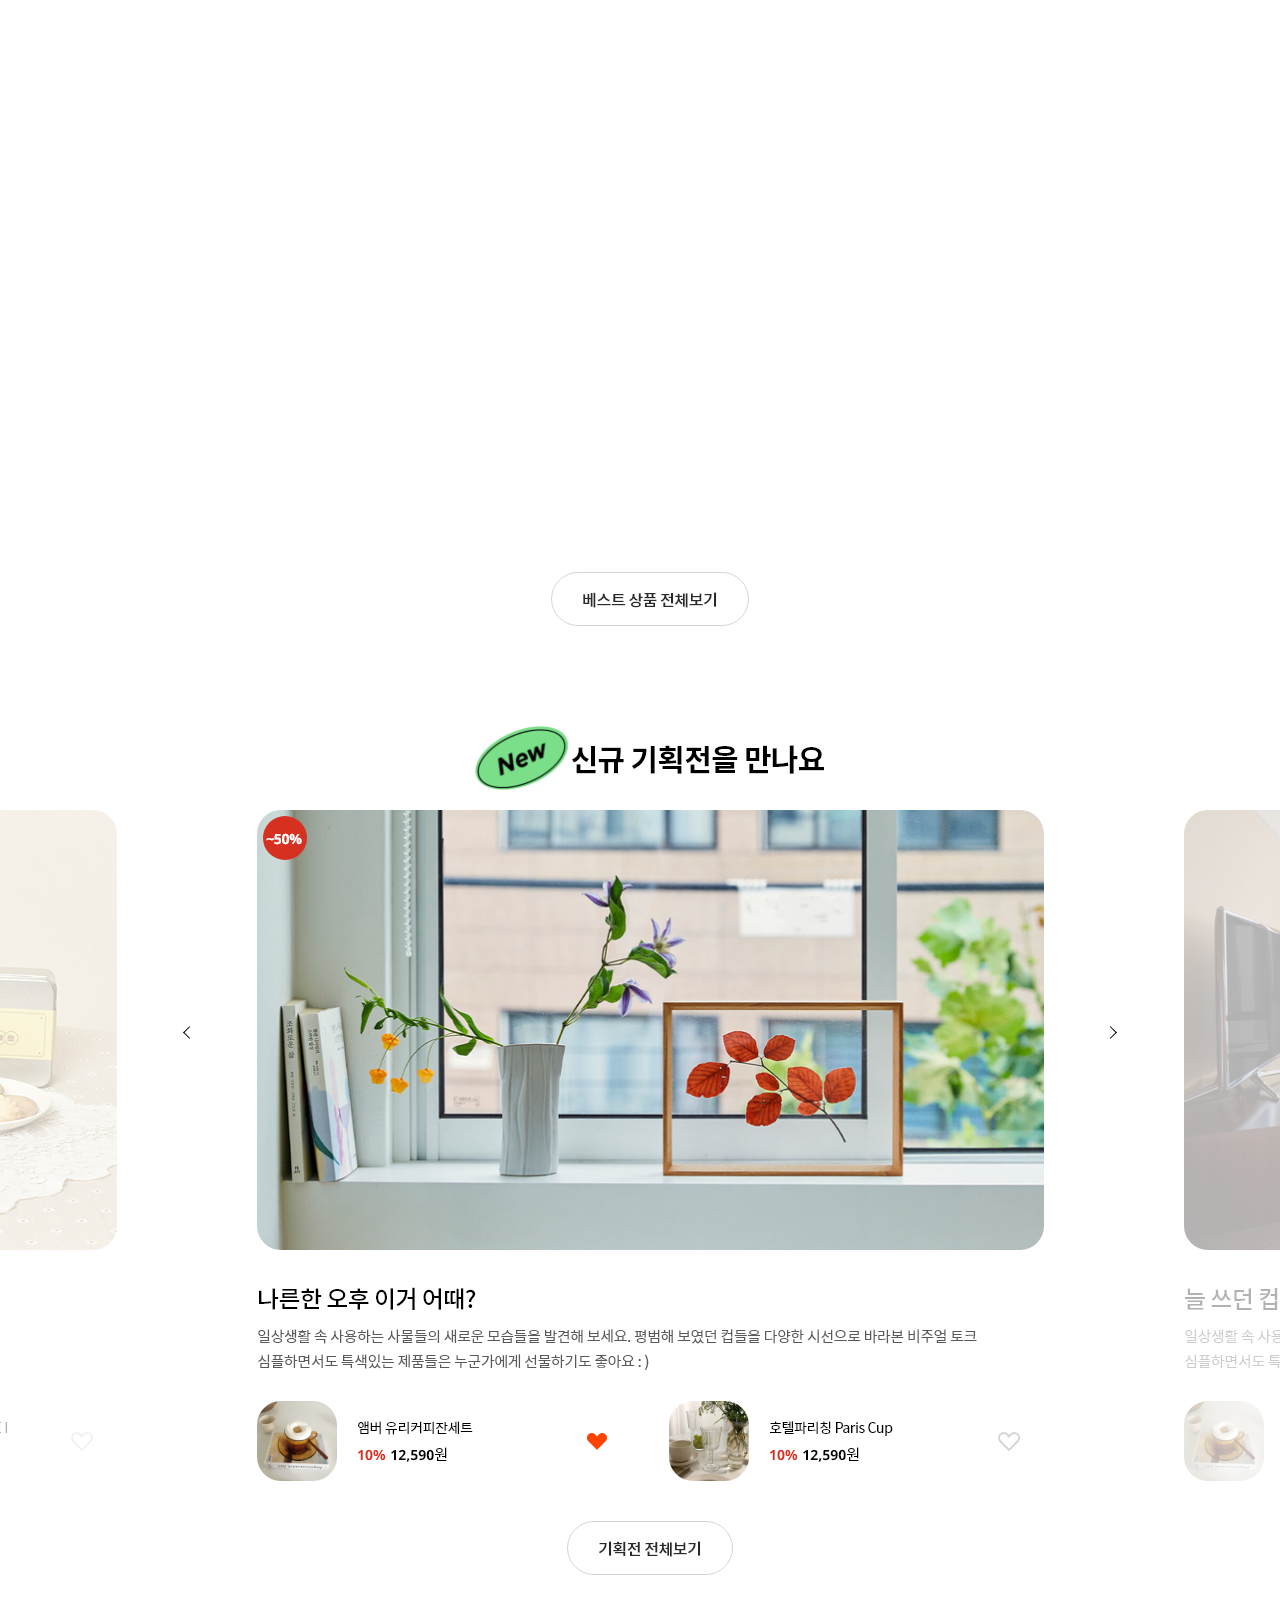
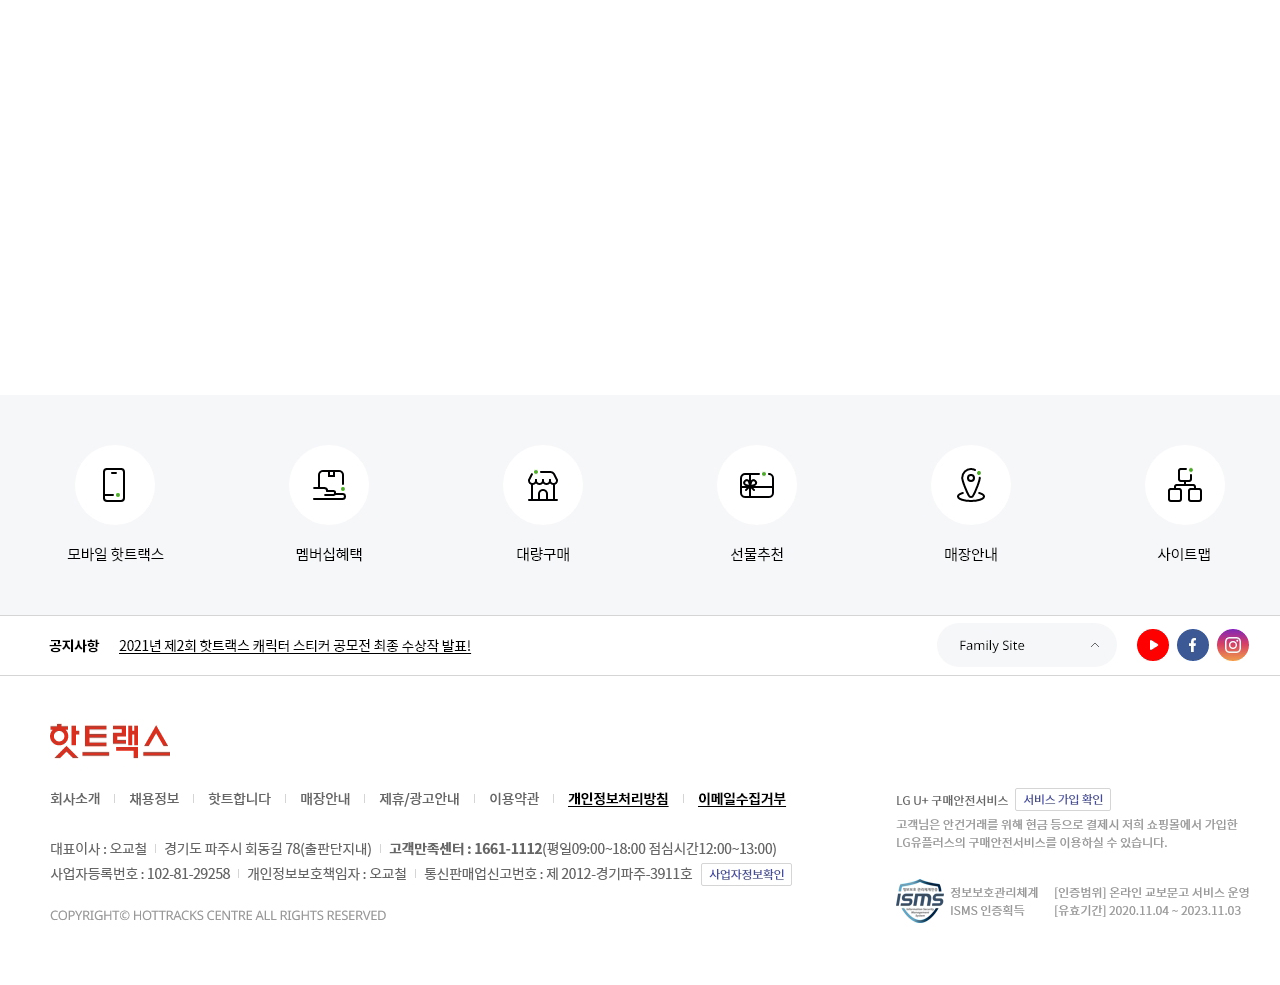
==== commit e6f5b3d0: "uluouiyouio" ====
--- a/a_type/index.html
+++ b/a_type/index.html
@@ -31,6 +31,14 @@
 				<p class="a2"><span></span></p>
 			</div>
 			<a href="music.html" class="link"></a>
+			
+			<a href="#" class="btn_gnb btn_gnb01"></a>
+			<a href="#" class="btn_gnb btn_gnb02"></a>
+			<a href="#" class="btn_gnb btn_gnb03"></a>
+			
+			<a href="#" class="gnb gnb01"><img src="./resources/images/gnb01.png" alt=""></a>
+			<a href="#" class="gnb gnb02"><img src="./resources/images/gnb02.png" alt=""></a>
+			<a href="#" class="gnb gnb03"><img src="./resources/images/gnb03.png" alt=""></a>
 		</div>
 		<!-- //inner -->
 	</header>
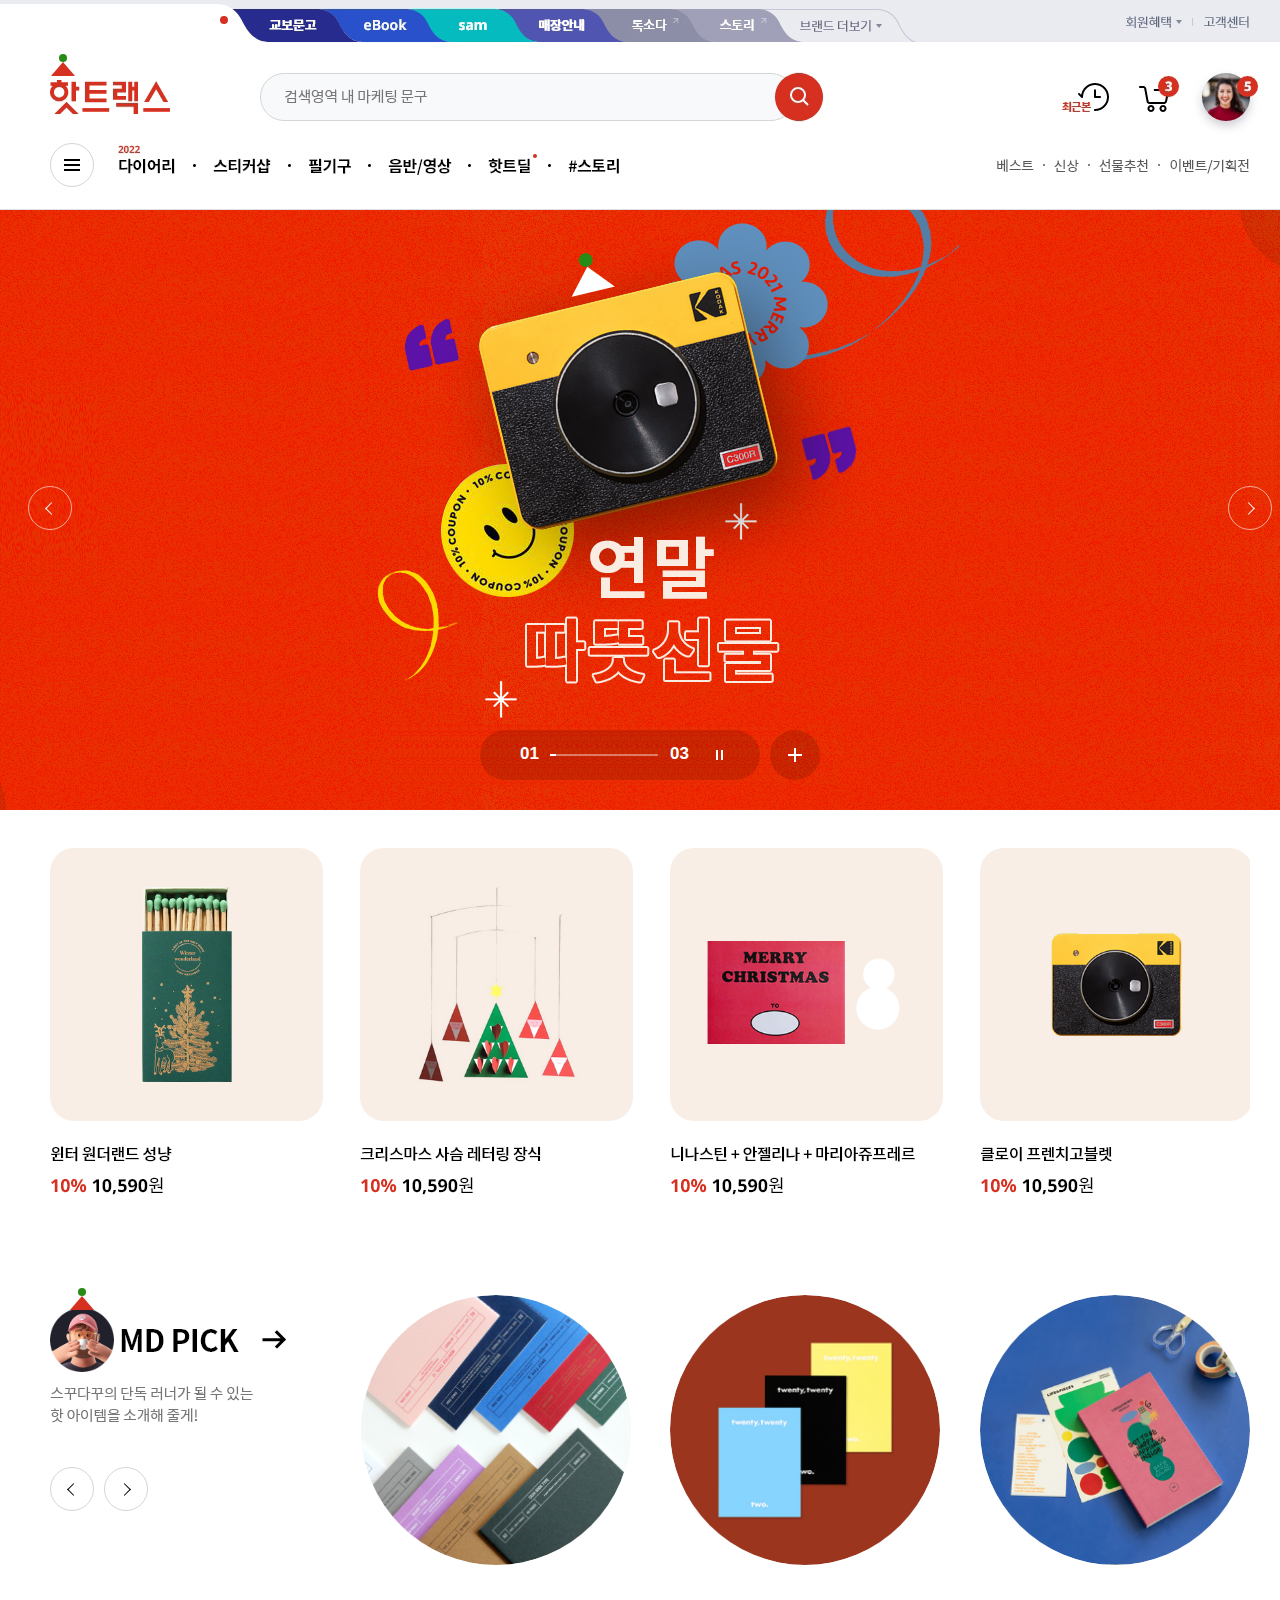
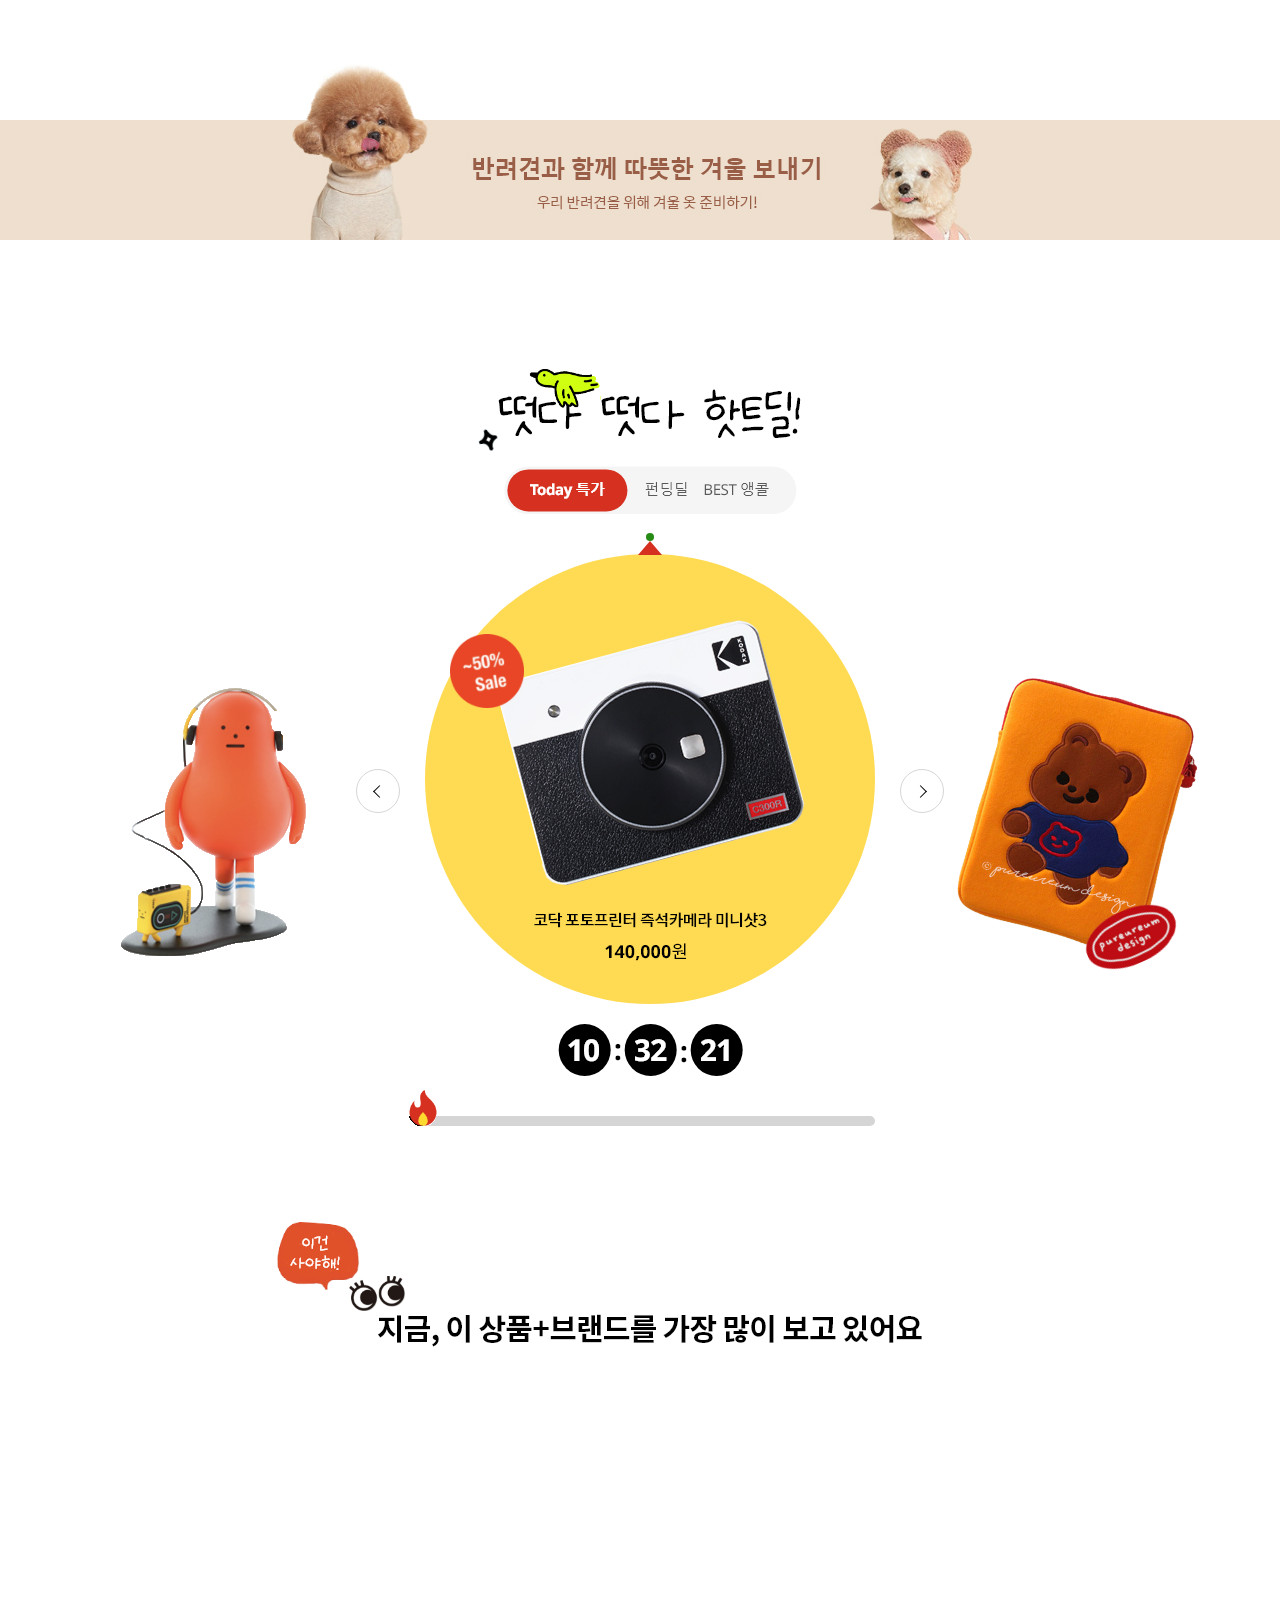
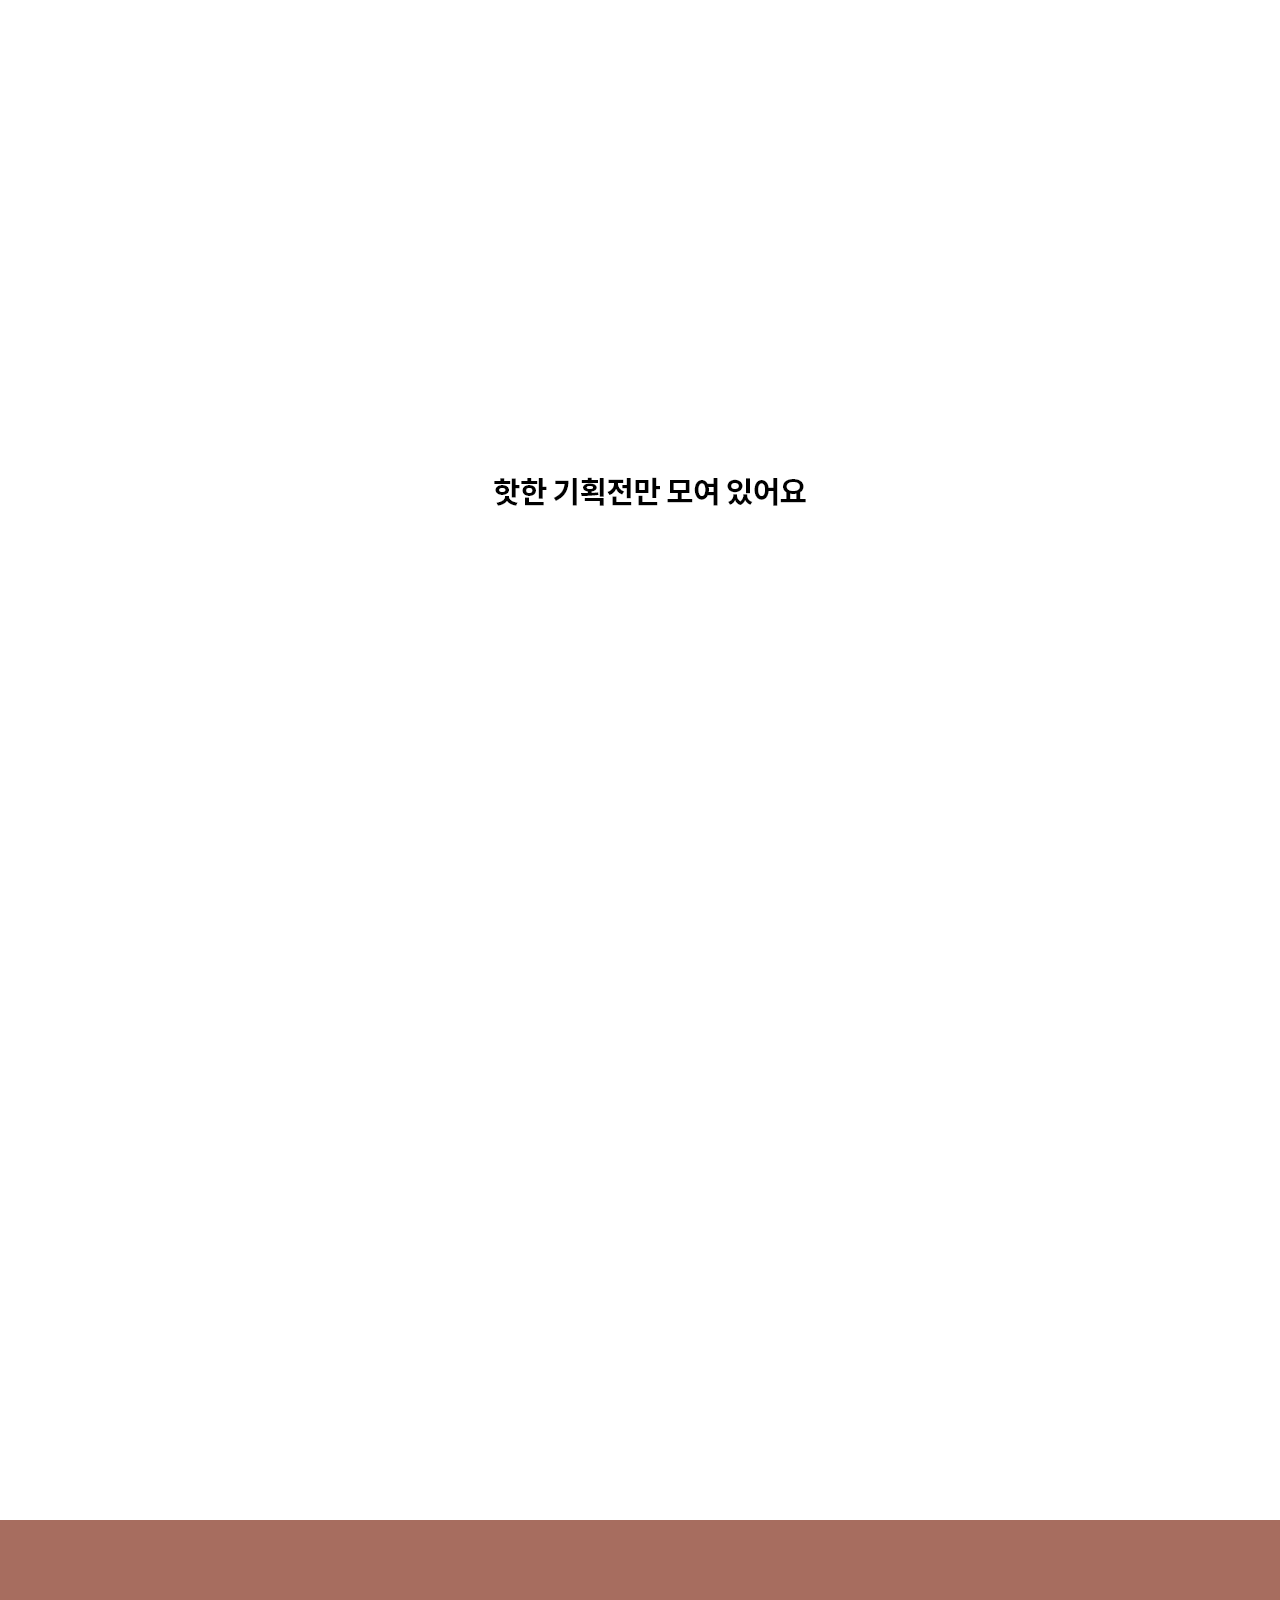
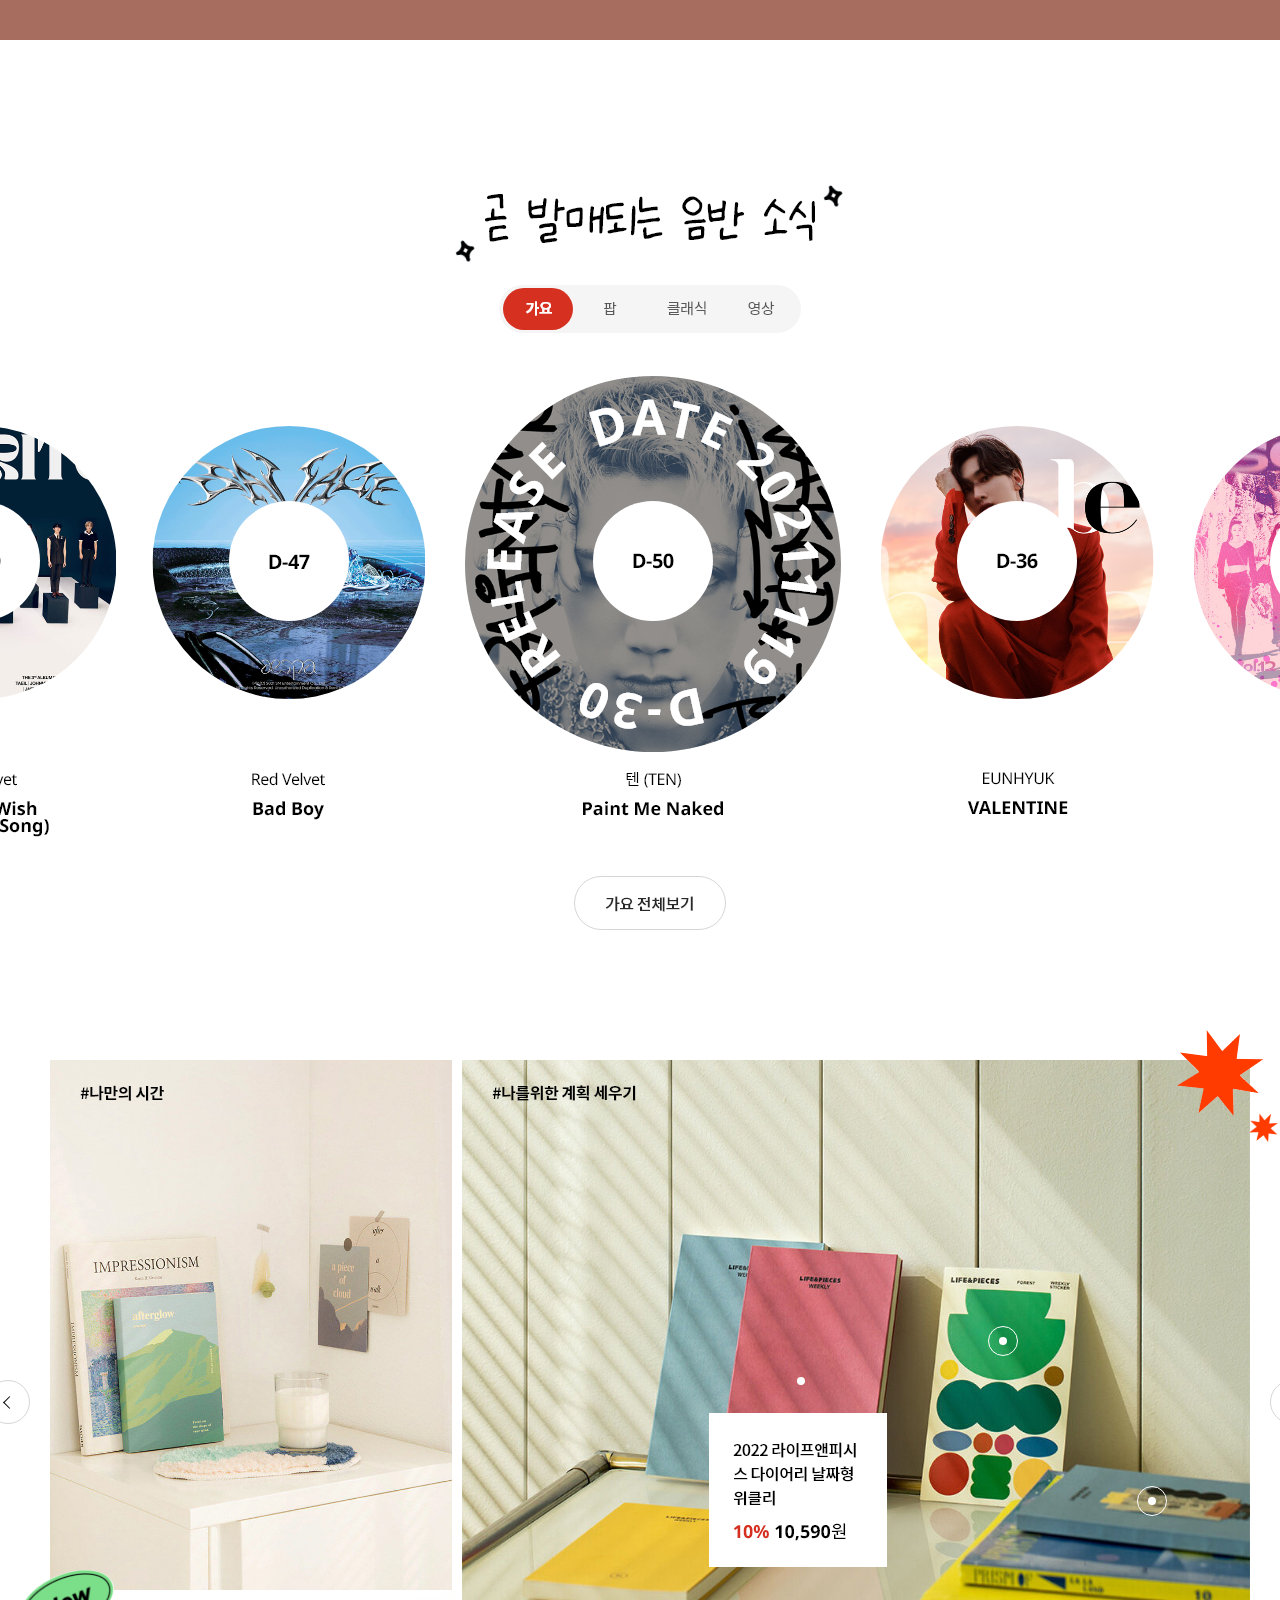
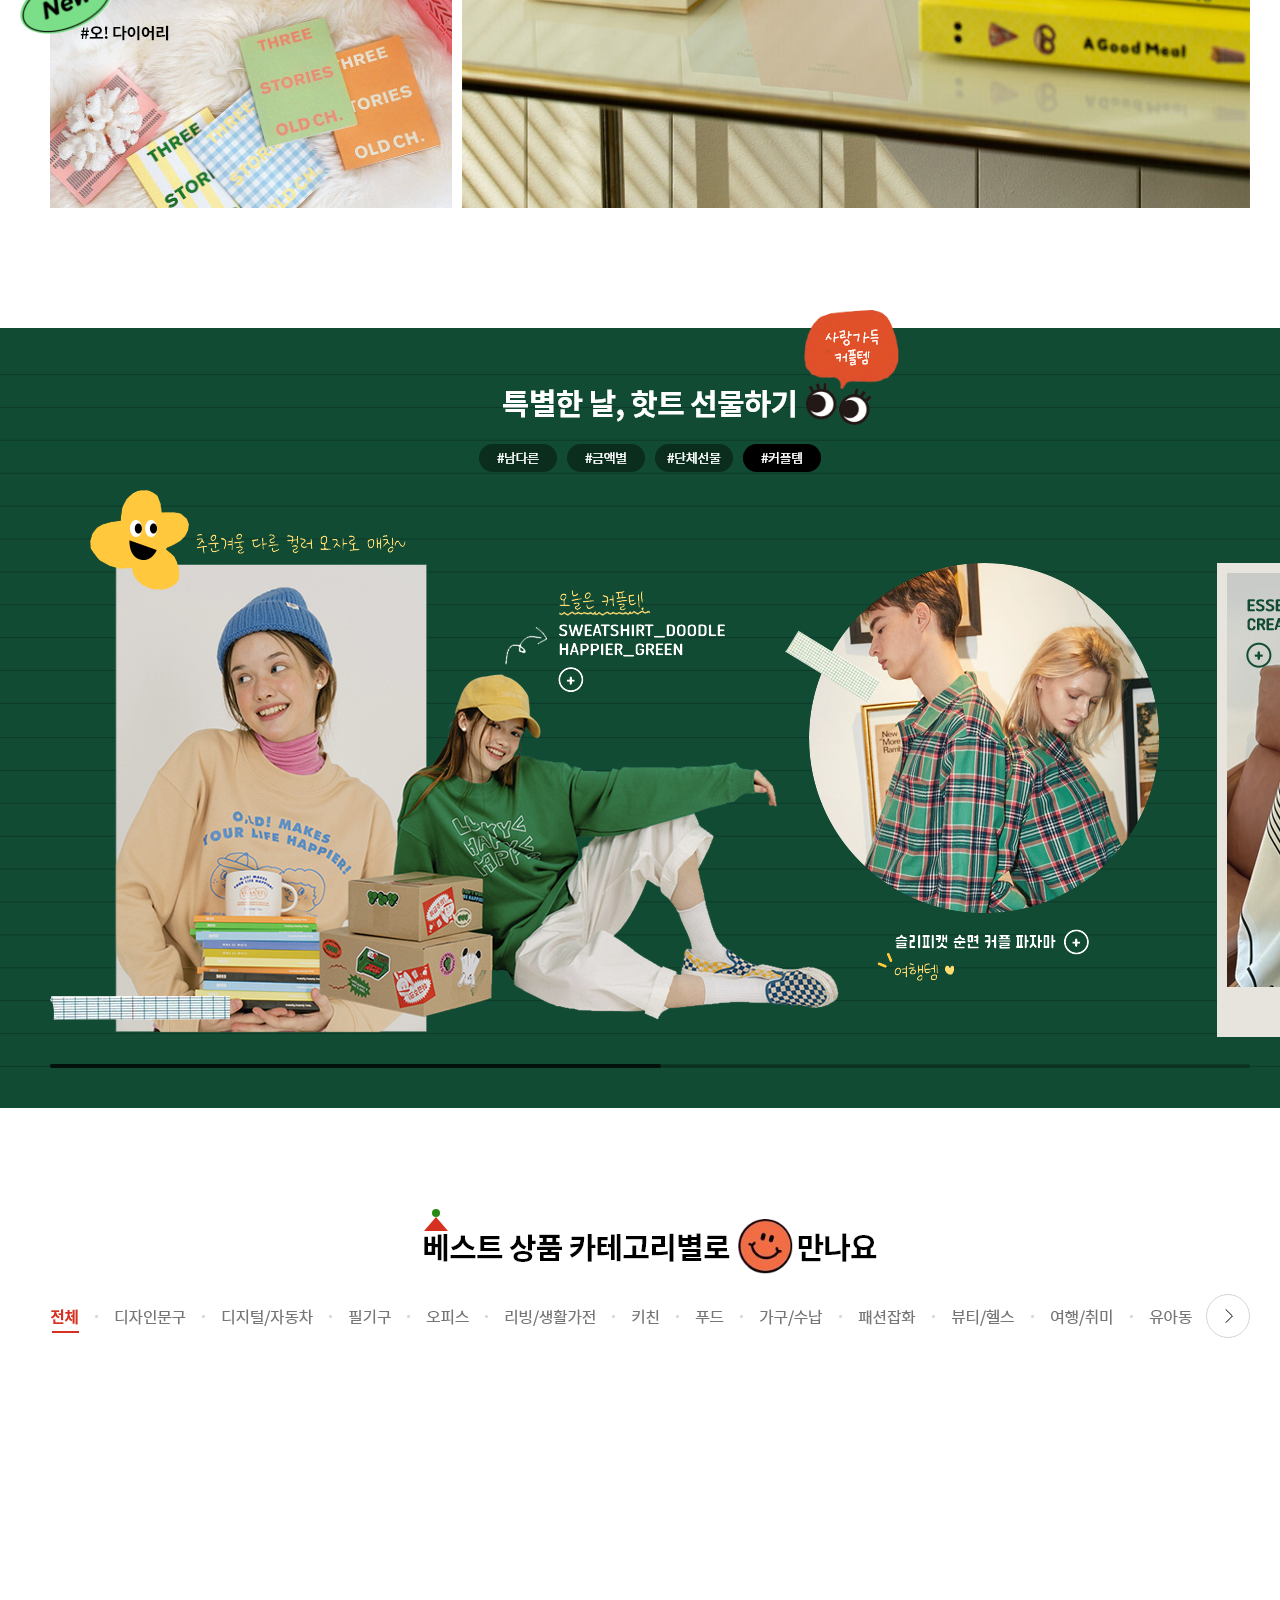
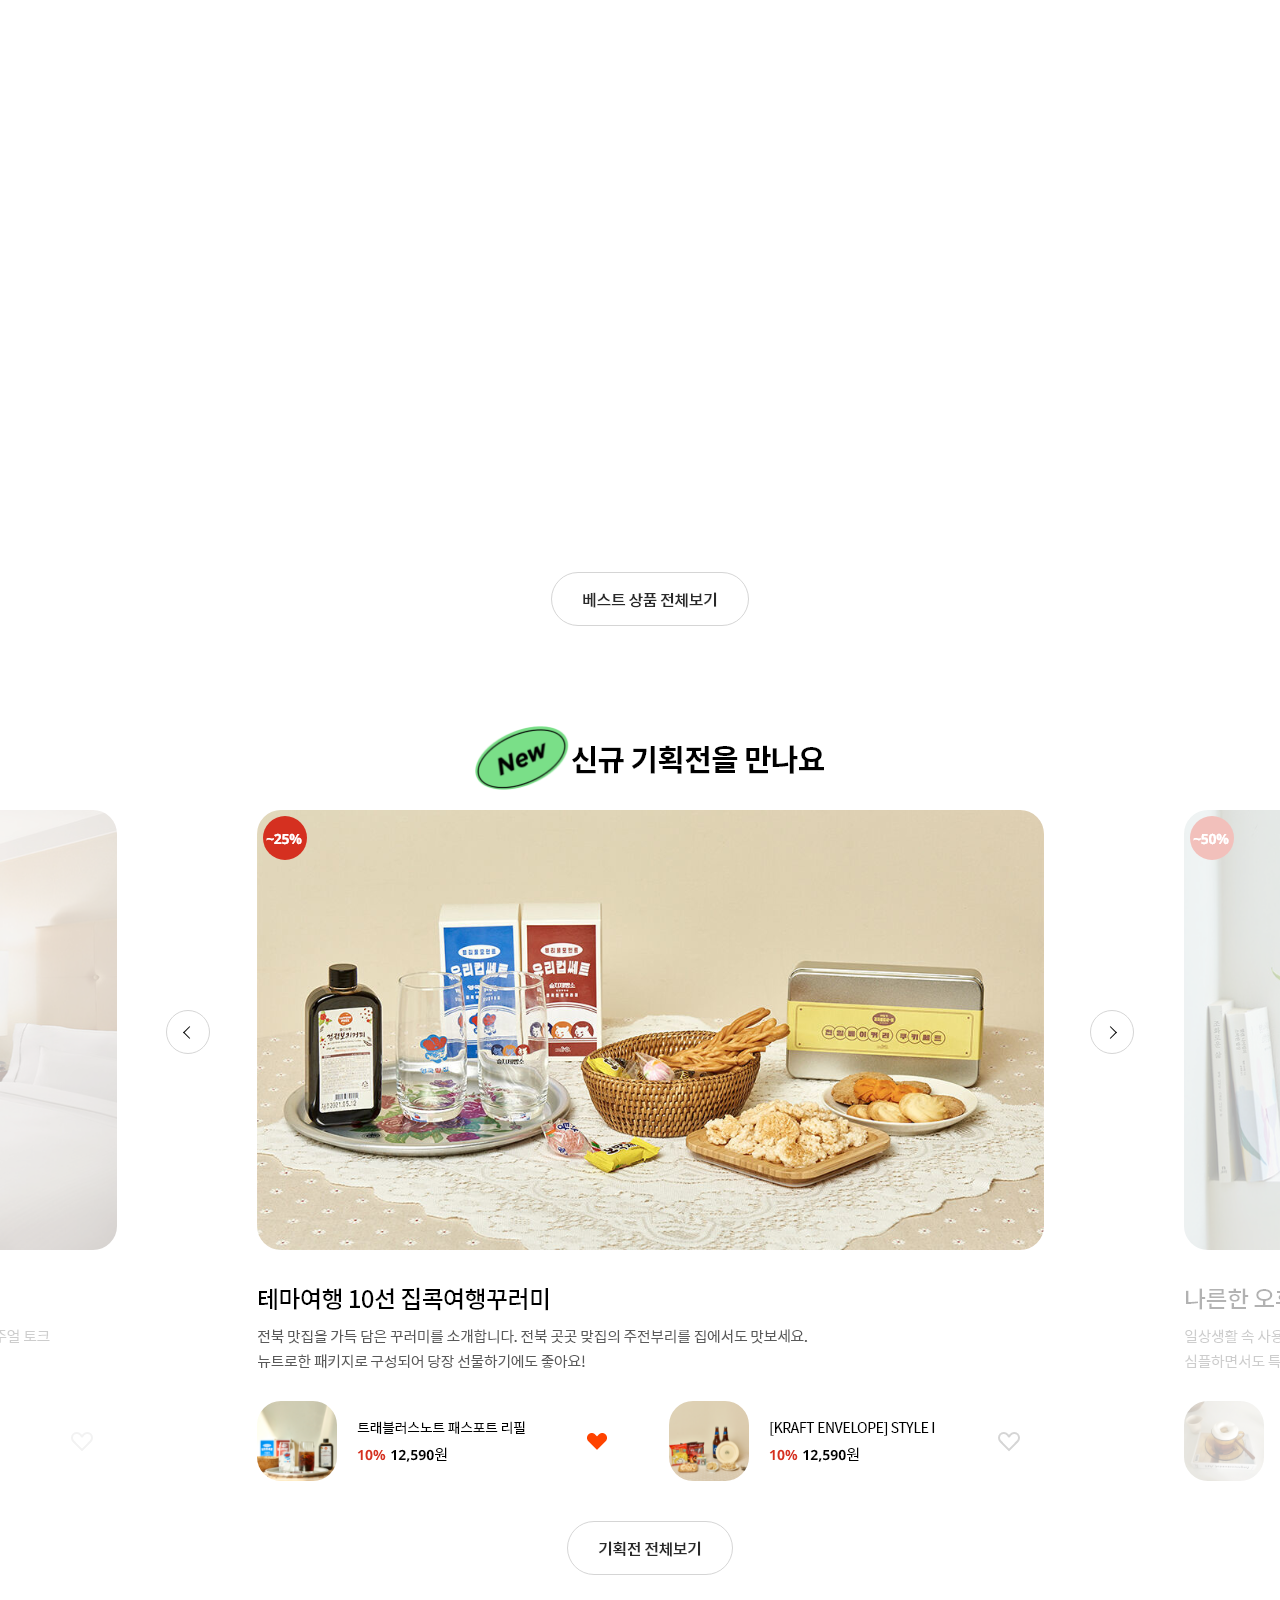
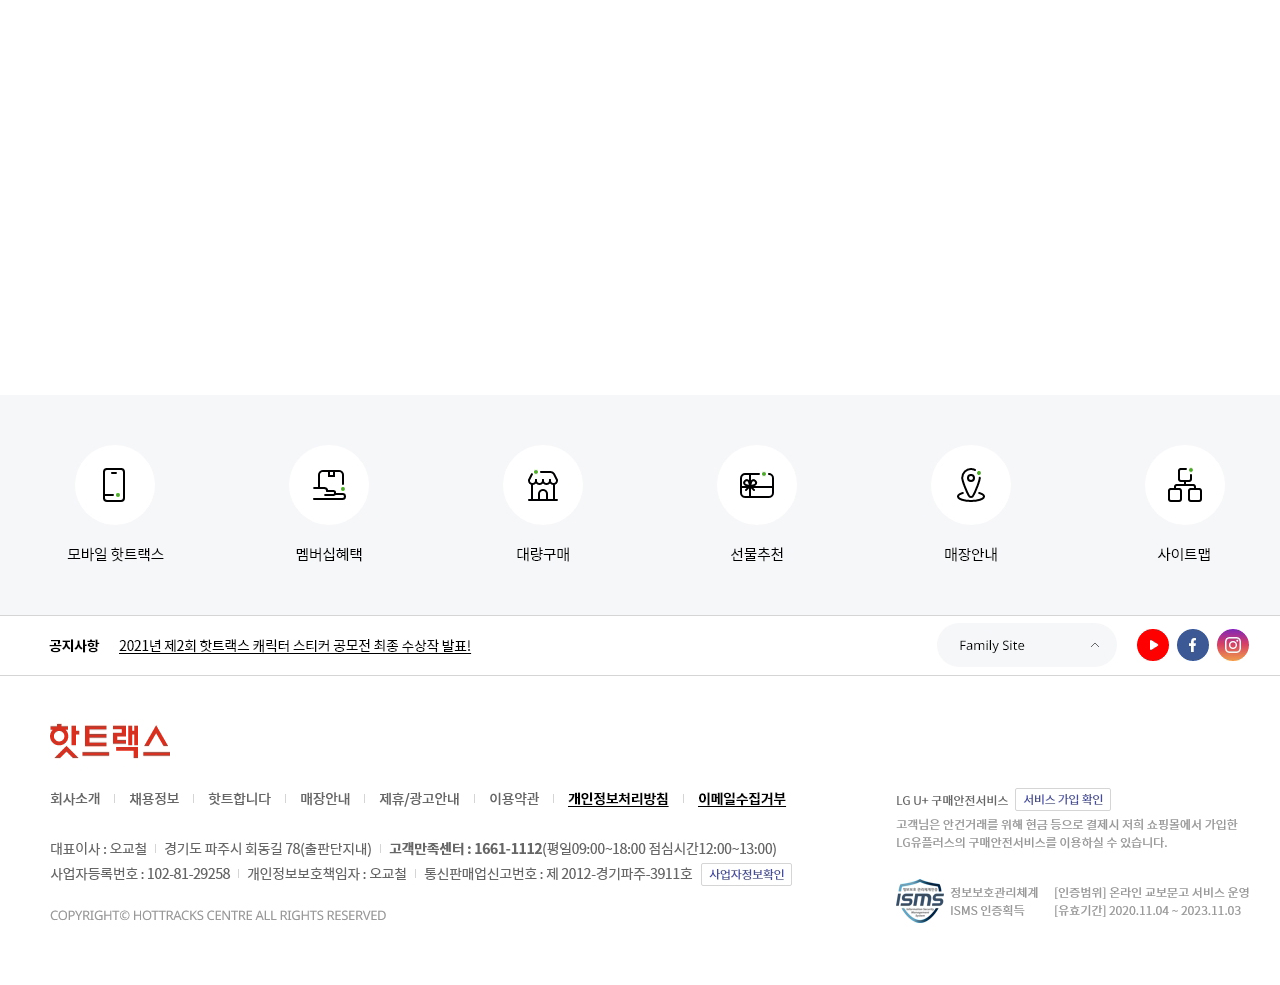
==== commit 633d07f6: "tytyrtyrtyrty" ====
--- a/a_type/index.html
+++ b/a_type/index.html
@@ -33,12 +33,11 @@
 			<a href="music.html" class="link"></a>
 			
 			<a href="#" class="btn_gnb btn_gnb01"></a>
-			<a href="#" class="btn_gnb btn_gnb02"></a>
 			<a href="#" class="btn_gnb btn_gnb03"></a>
 			
 			<a href="#" class="gnb gnb01"><img src="./resources/images/gnb01.png" alt=""></a>
-			<a href="#" class="gnb gnb02"><img src="./resources/images/gnb02.png" alt=""></a>
-			<a href="#" class="gnb gnb03"><img src="./resources/images/gnb03.png" alt=""></a>
+			<a href="#" class="gnb gnb_out gnb02"><img src="./resources/images/gnb02.png" alt=""></a>
+			<a href="#" class="gnb gnb_out gnb03"><img src="./resources/images/gnb03.png" alt=""></a>
 		</div>
 		<!-- //inner -->
 	</header>
--- a/a_type/resources/css/style.css
+++ b/a_type/resources/css/style.css
@@ -1,5 +1,5 @@
 @charset "utf-8";
-@import "layout.css";
 @import "owl.carousel.min.css";
 @import "jquery.mCustomScrollbar.css";
+@import "layout.css";
 @import "contents.css";
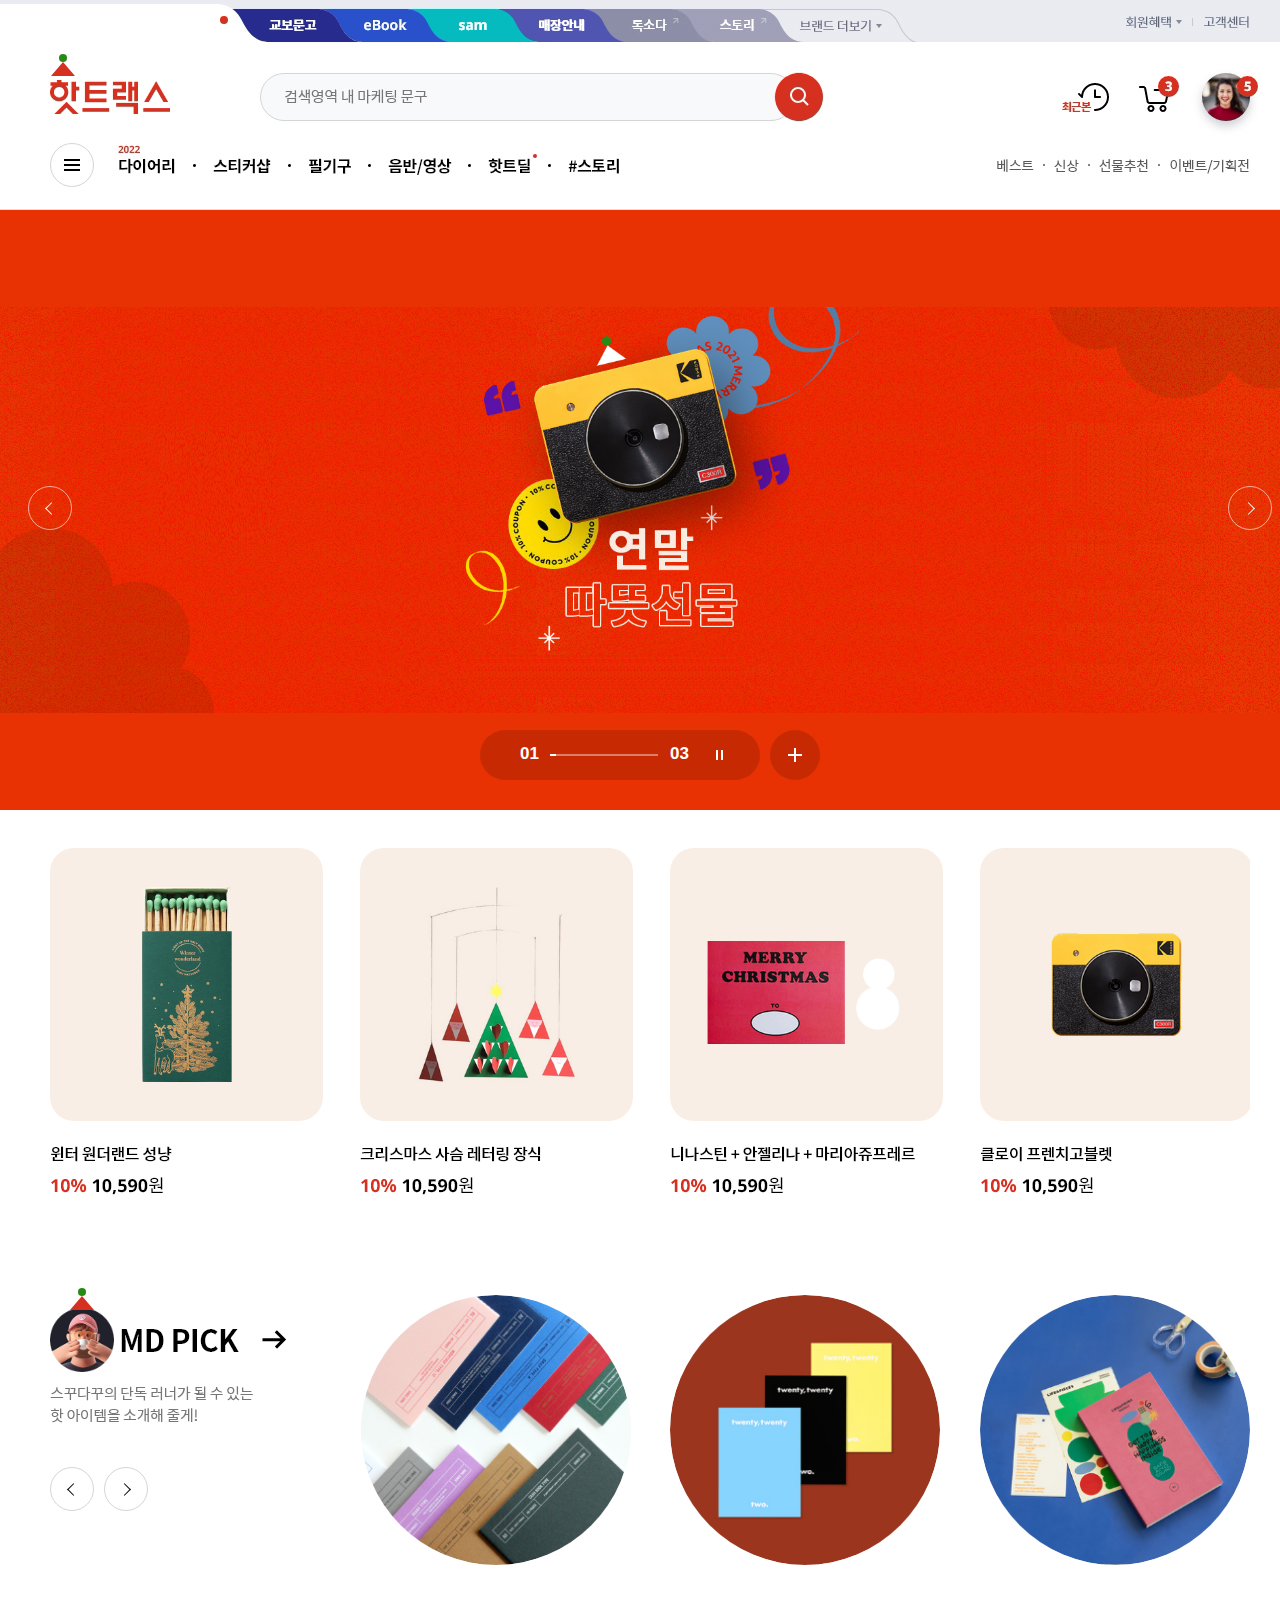
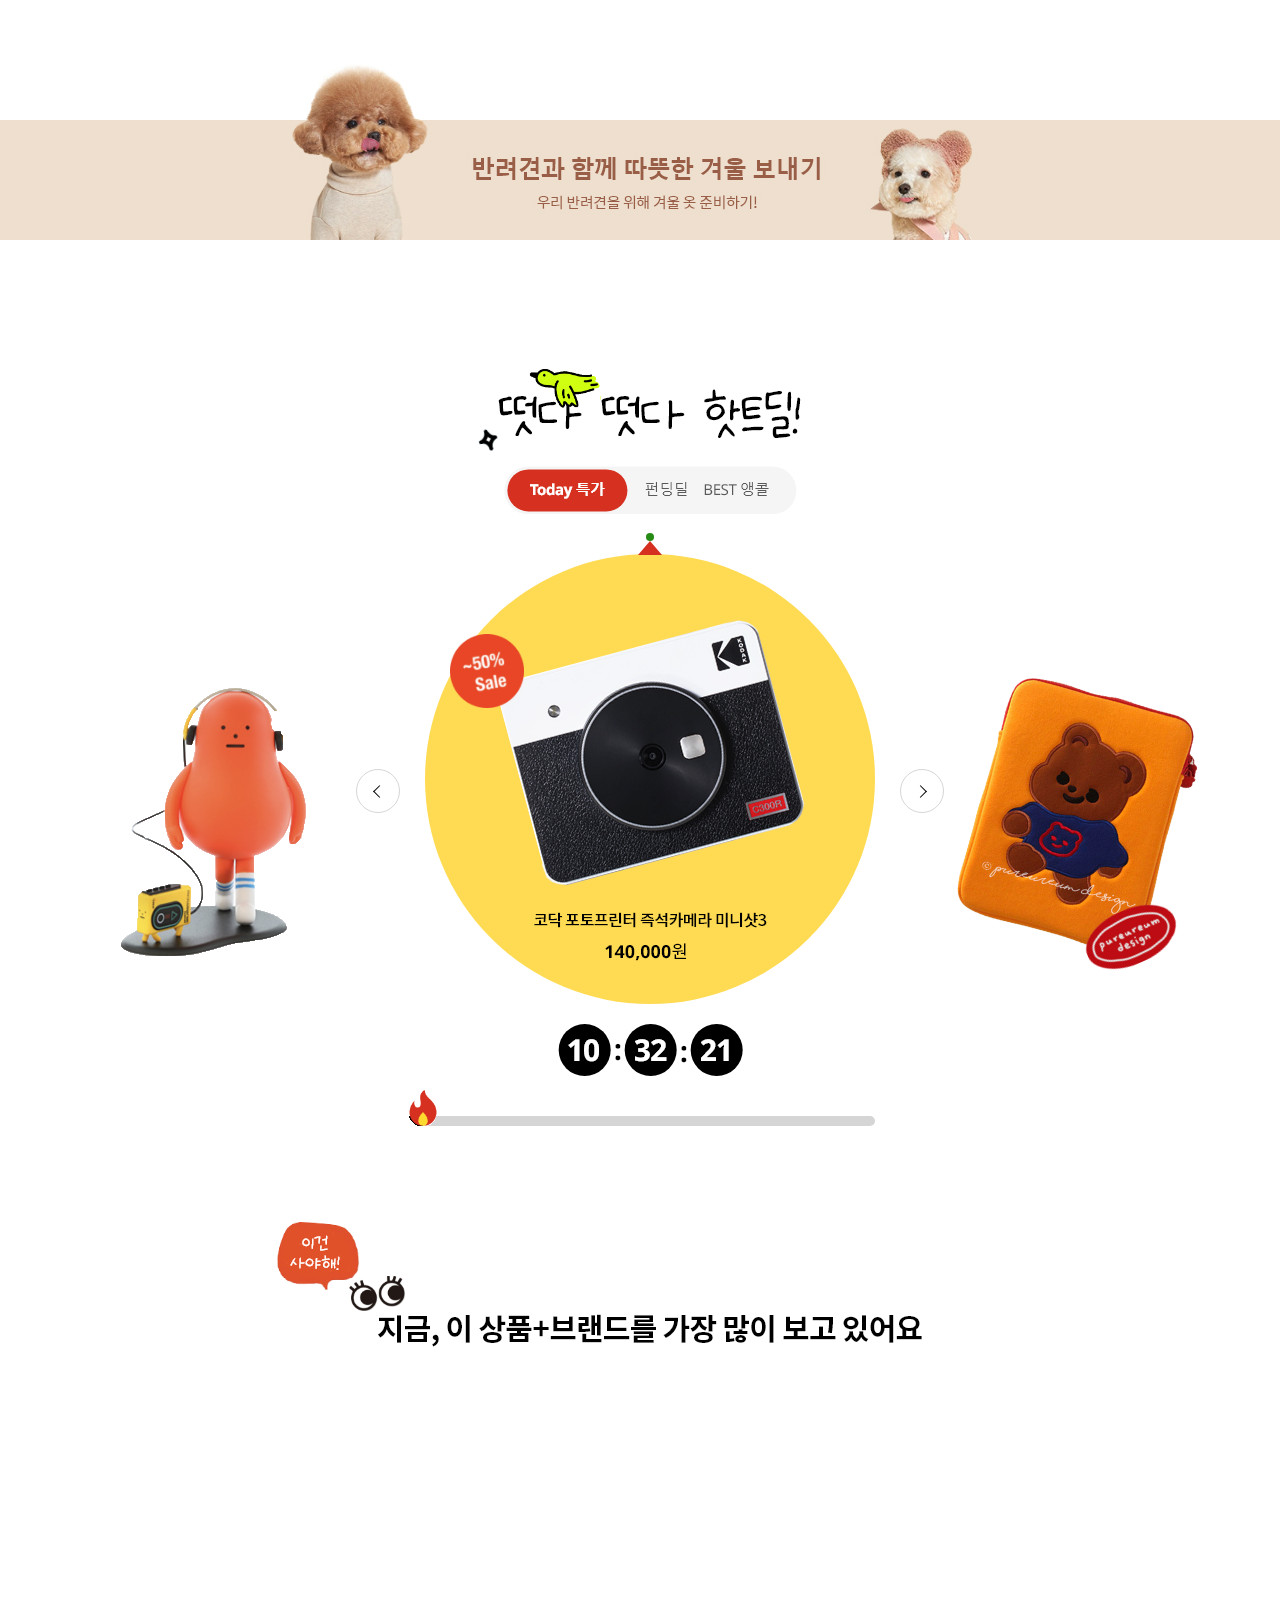
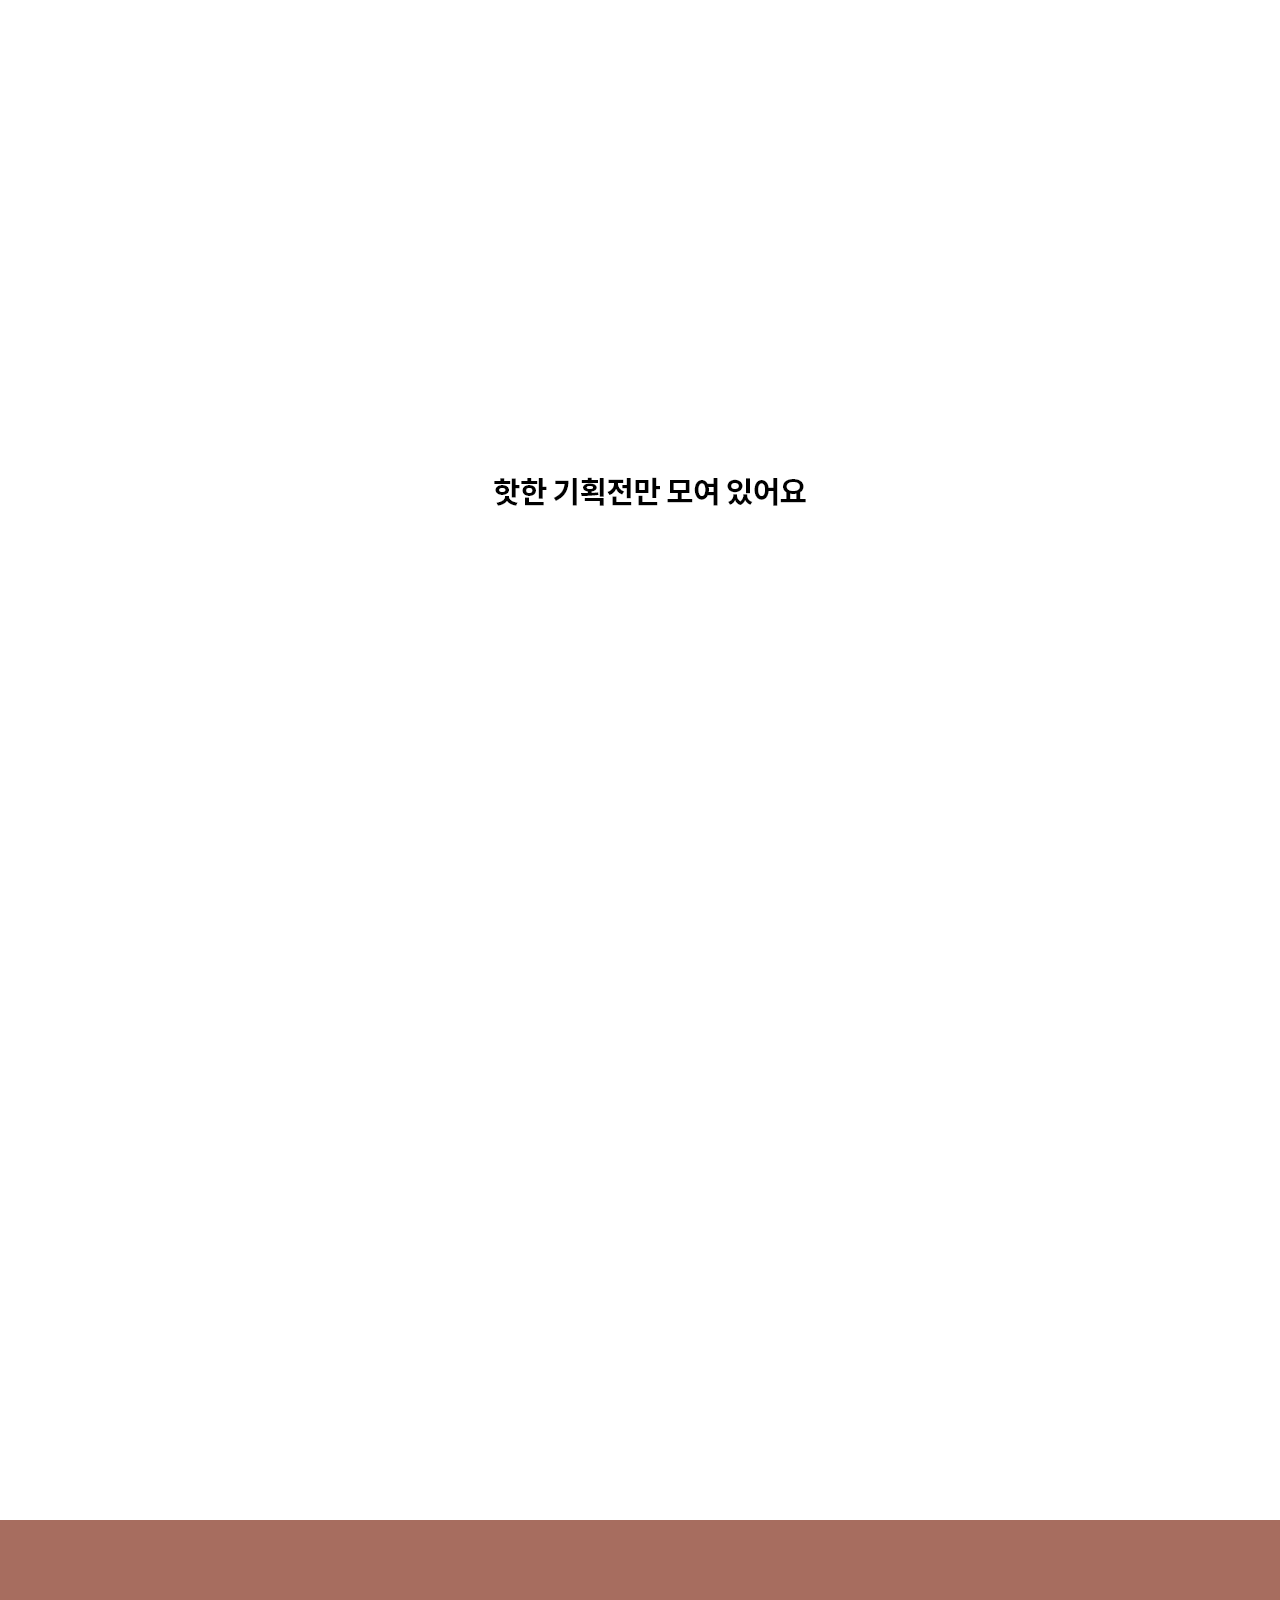
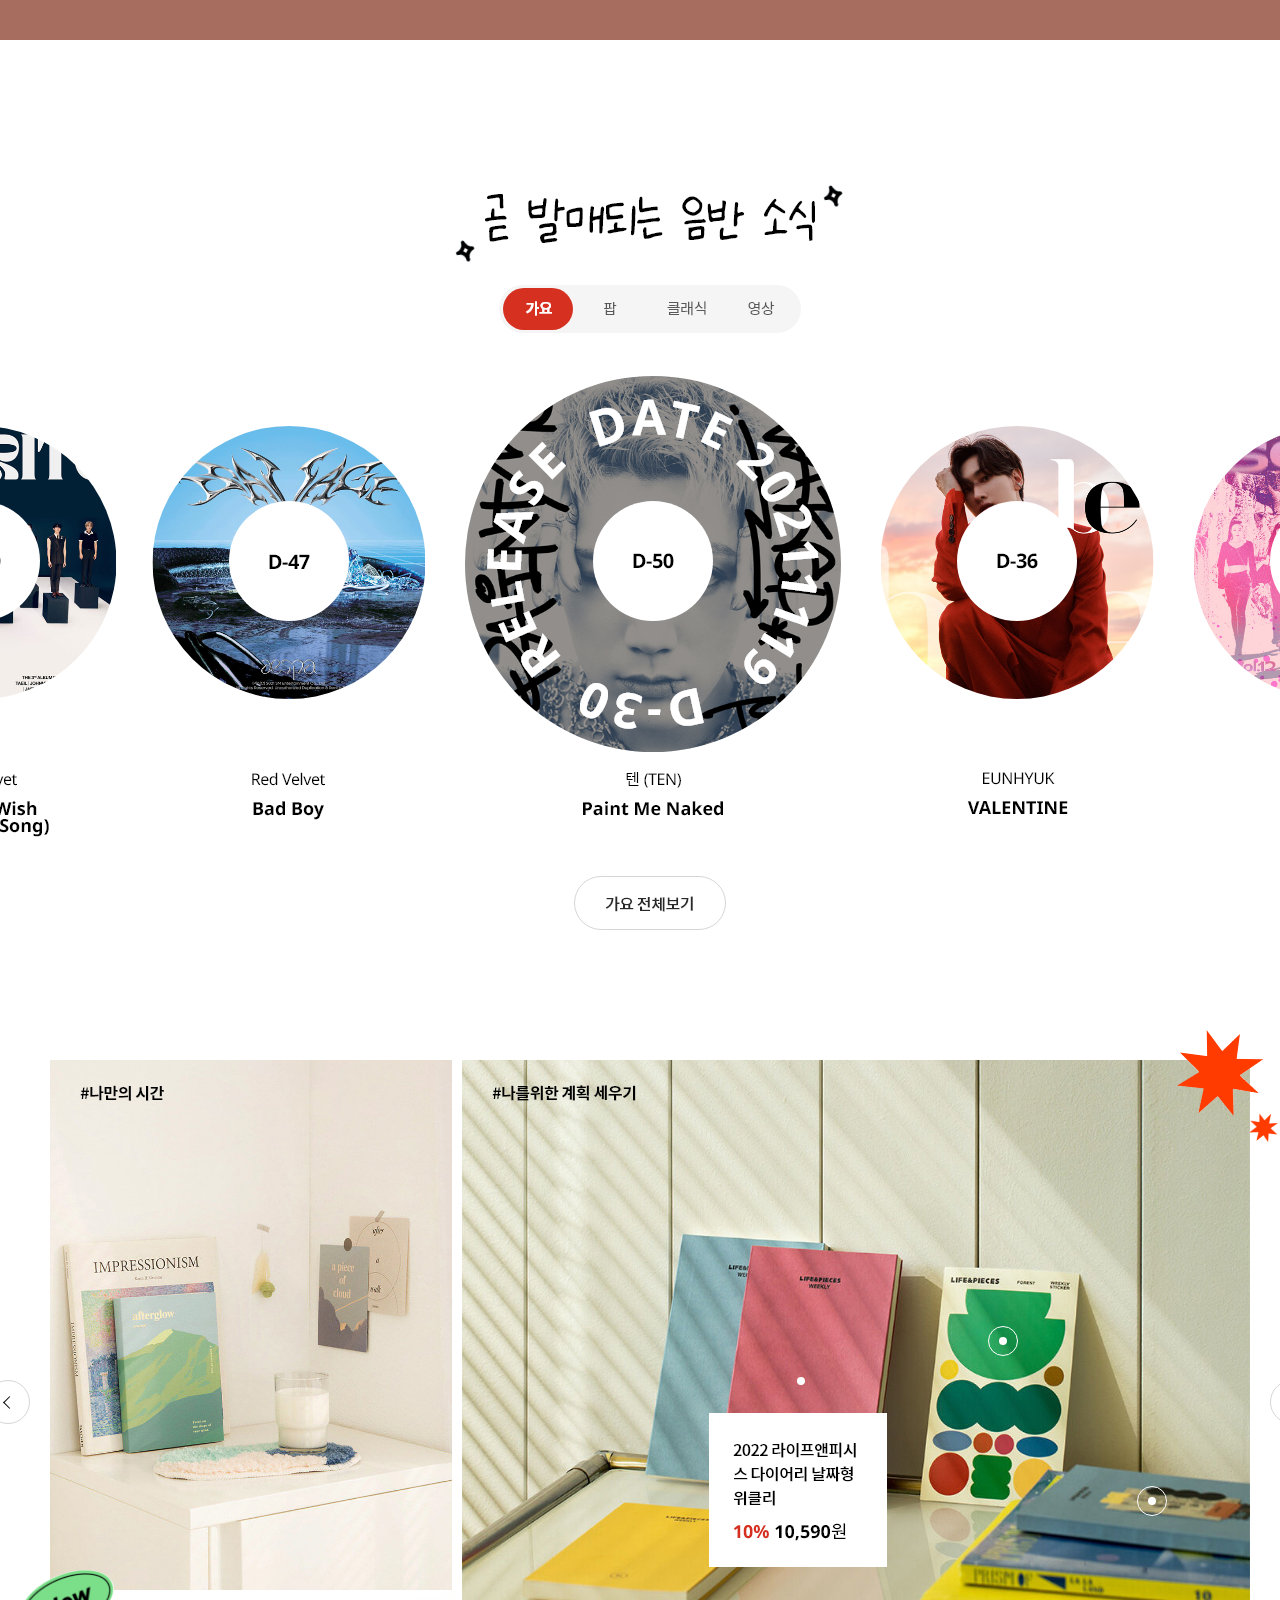
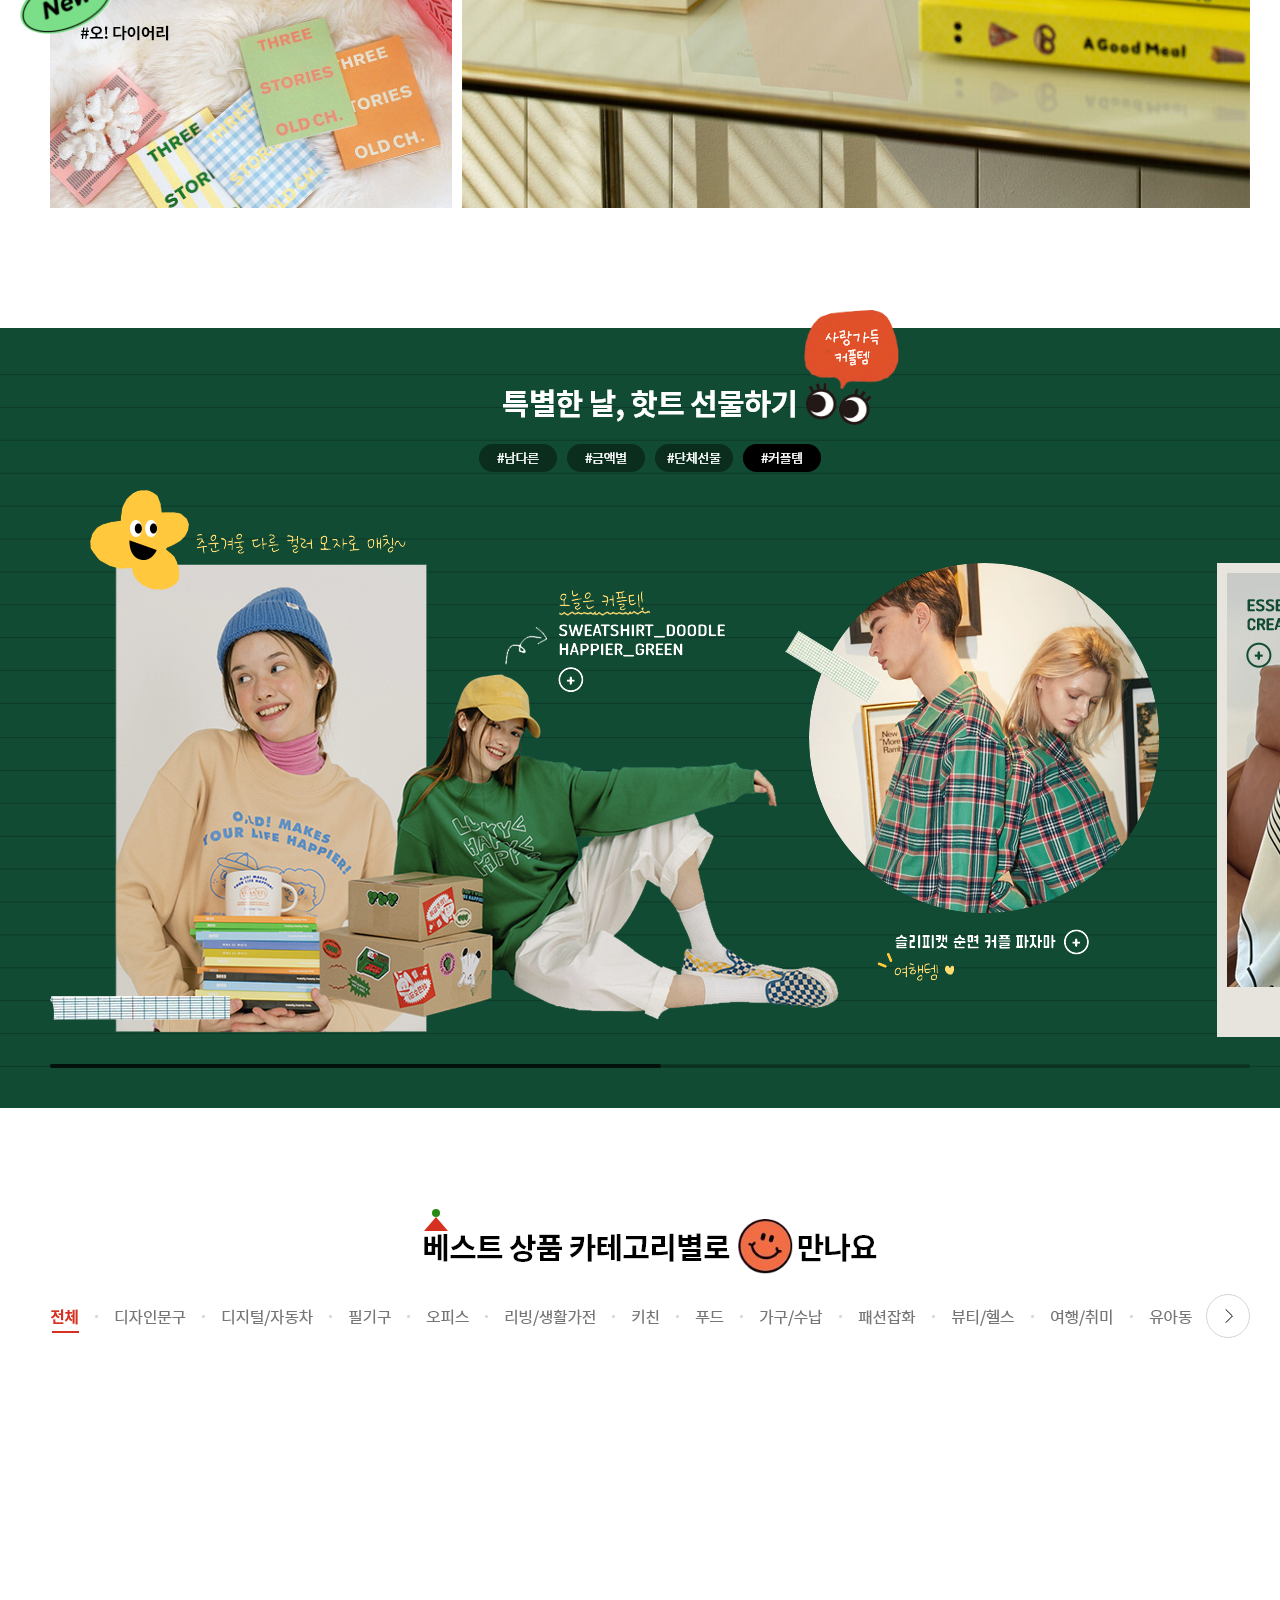
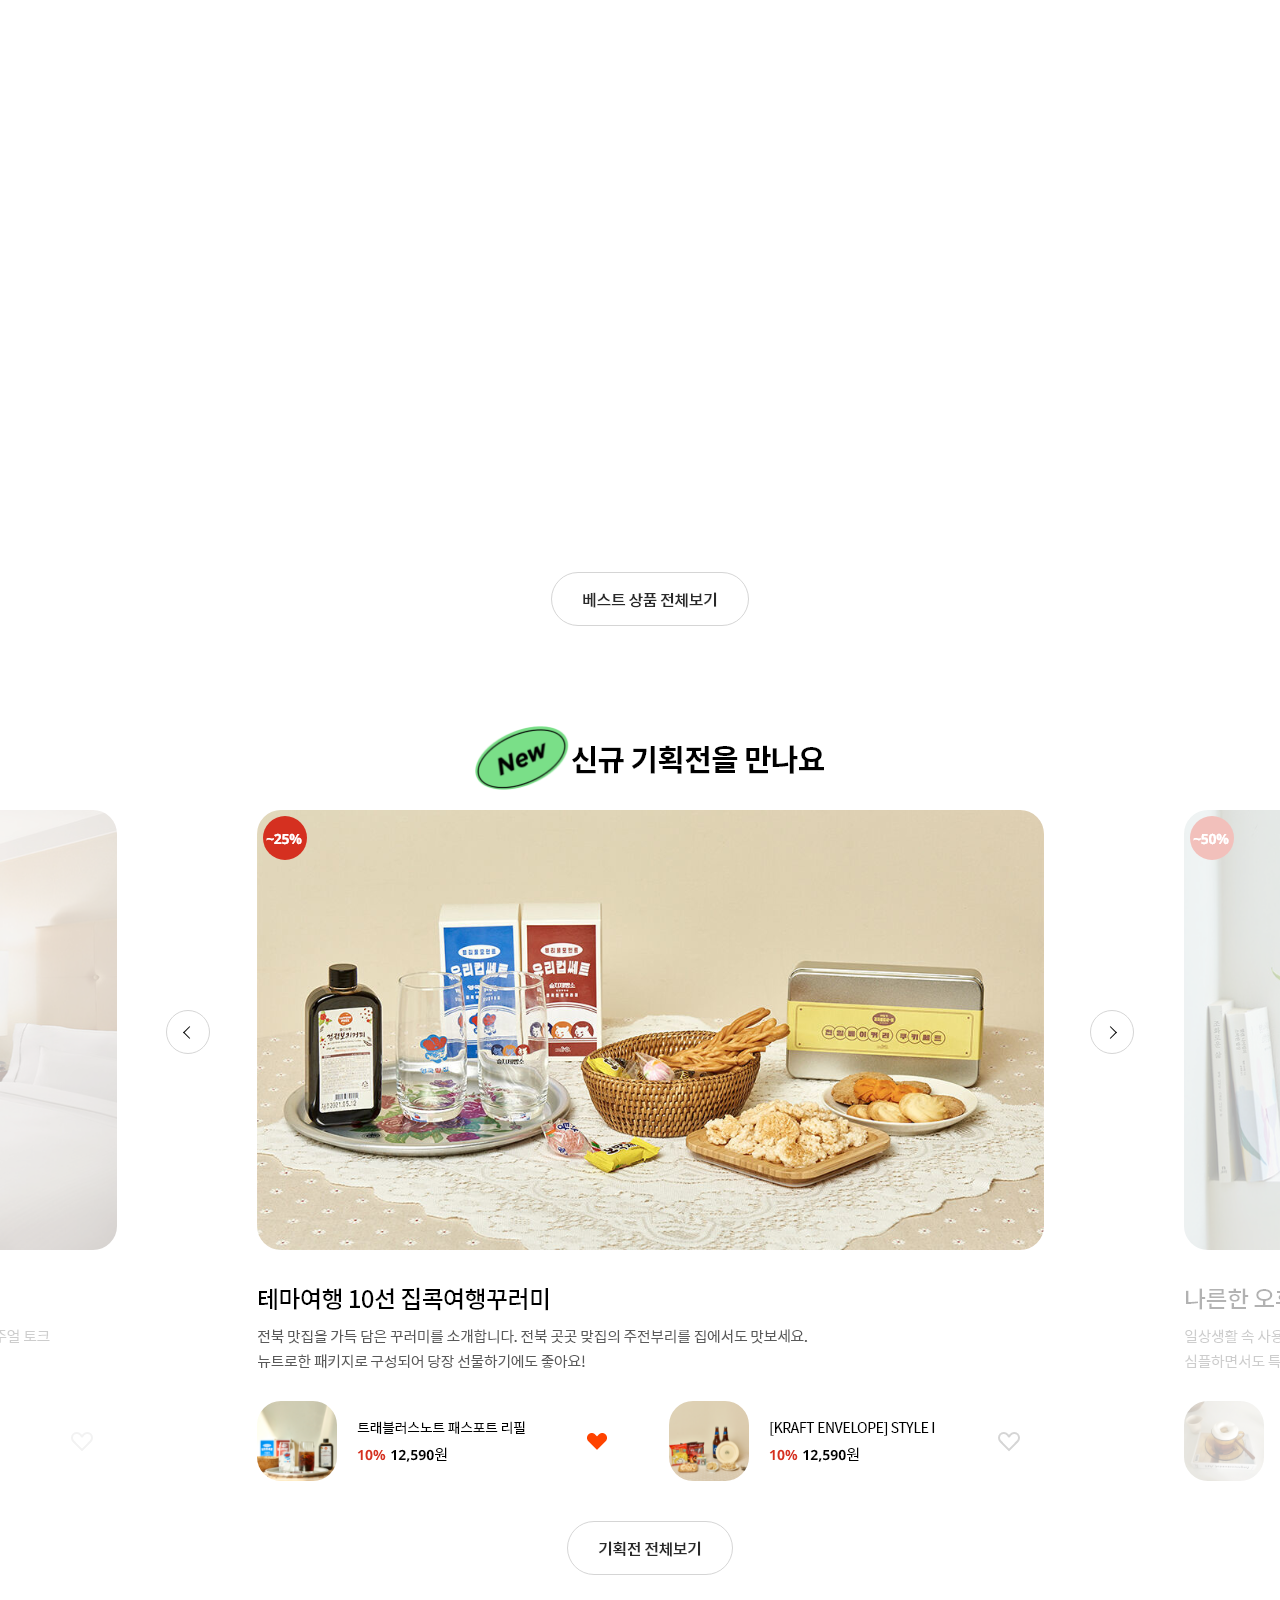
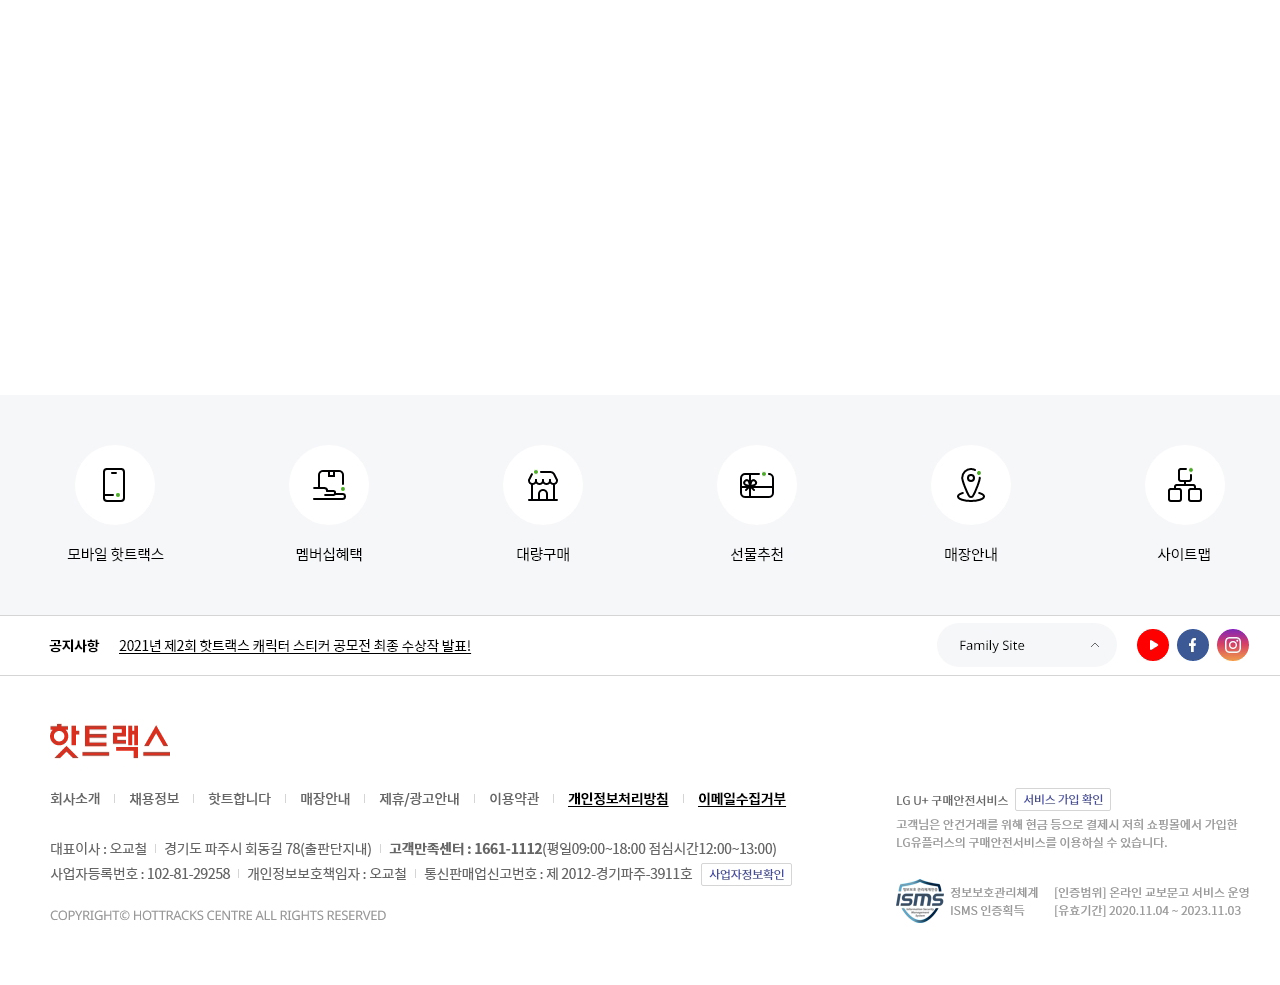
==== commit 55ceec4e: "fghfghfgh" ====
--- a/a_type/index.html
+++ b/a_type/index.html
@@ -68,10 +68,10 @@
                     </div>
 					<div class="list">
 						<ul>
+							<li><img src="./resources/images/img_mc_visual01_s2.png" alt=""></li>
+							<li><img src="./resources/images/img_mc_visual01_s4.png" alt=""></li>
 							<li><img src="./resources/images/img_mc_visual01_s1.png" alt=""></li>
-							<li><img src="./resources/images/img_mc_visual01_s2.png" alt=""></li>
 							<li><img src="./resources/images/img_mc_visual01_s3.png" alt=""></li>
-							<li><img src="./resources/images/img_mc_visual01_s4.png" alt=""></li>
 						</ul>
 					</div>
                 </li>
@@ -81,10 +81,10 @@
                     </div>
 					<div class="list">
 						<ul>
+							<li><img src="./resources/images/img_mc_visual01_s4.png" alt=""></li>
 							<li><img src="./resources/images/img_mc_visual01_s1.png" alt=""></li>
 							<li><img src="./resources/images/img_mc_visual01_s2.png" alt=""></li>
 							<li><img src="./resources/images/img_mc_visual01_s3.png" alt=""></li>
-							<li><img src="./resources/images/img_mc_visual01_s4.png" alt=""></li>
 						</ul>
 					</div>
                 </li>
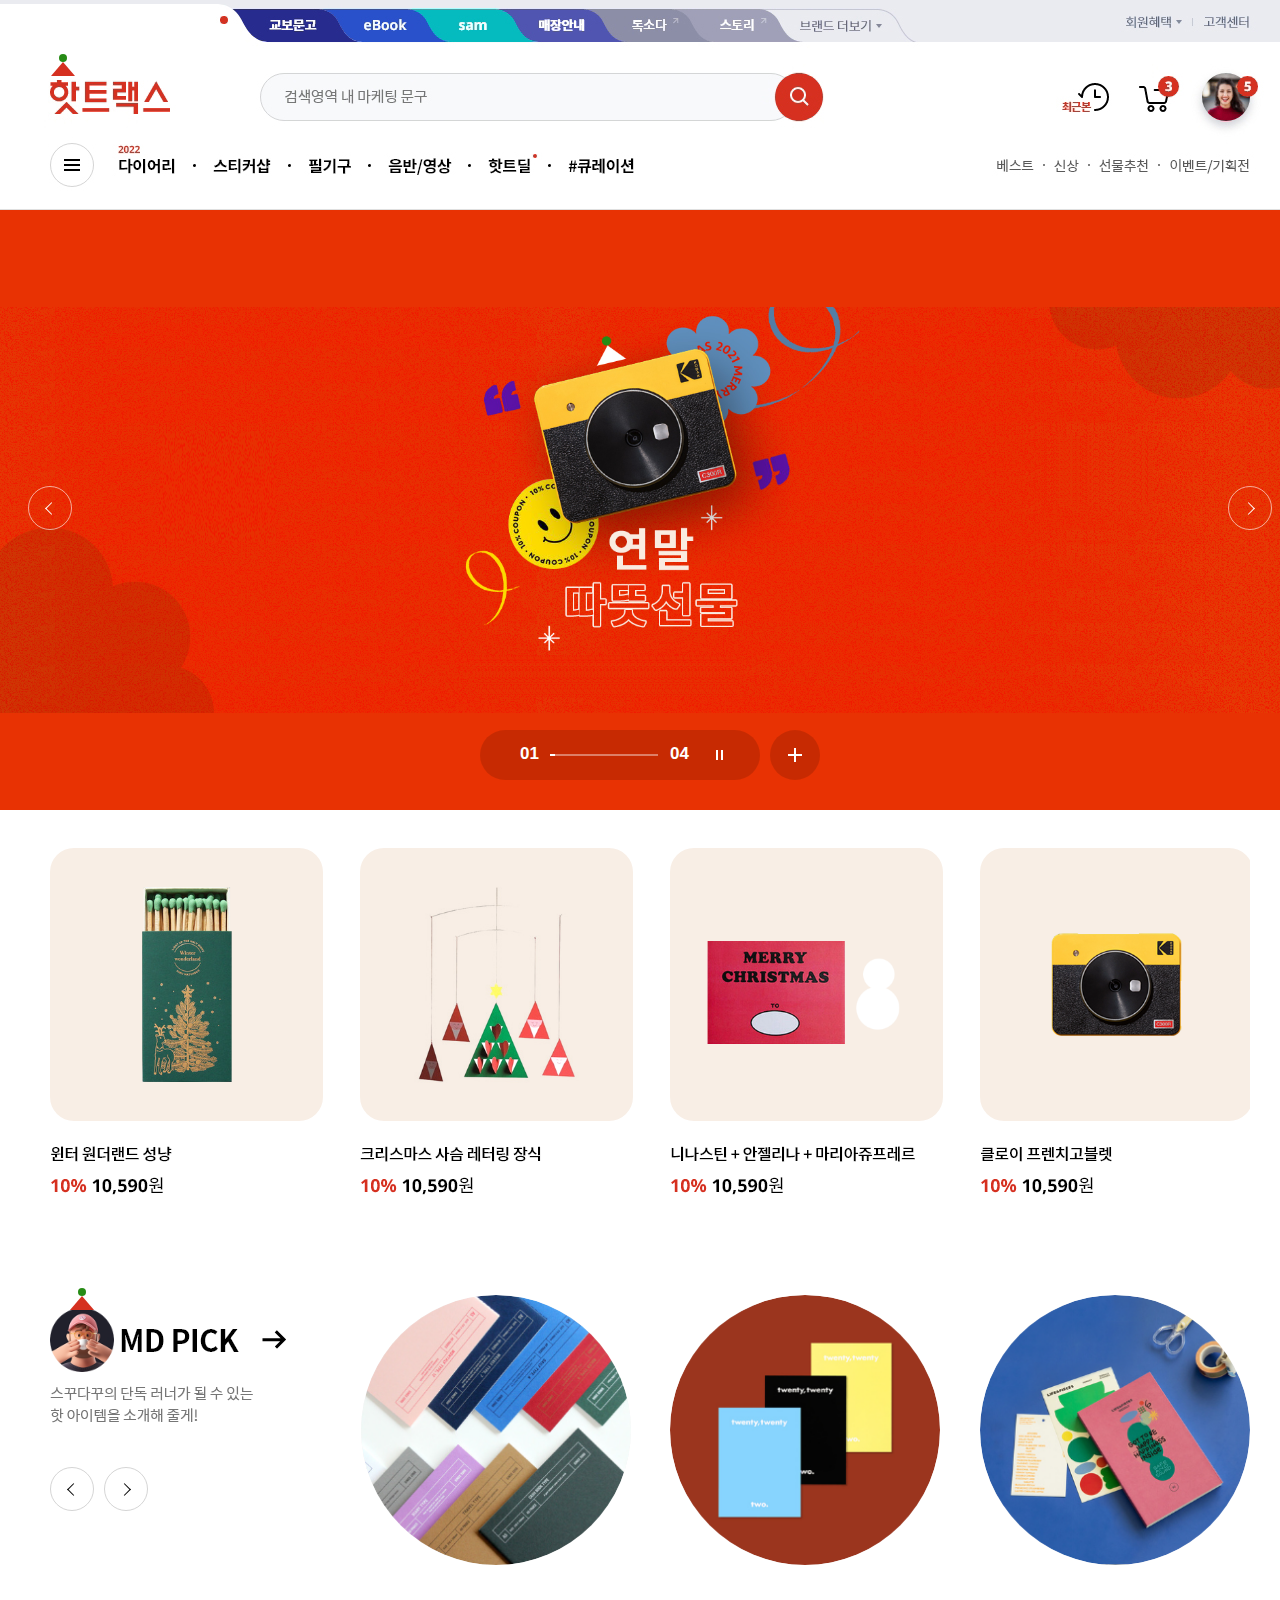
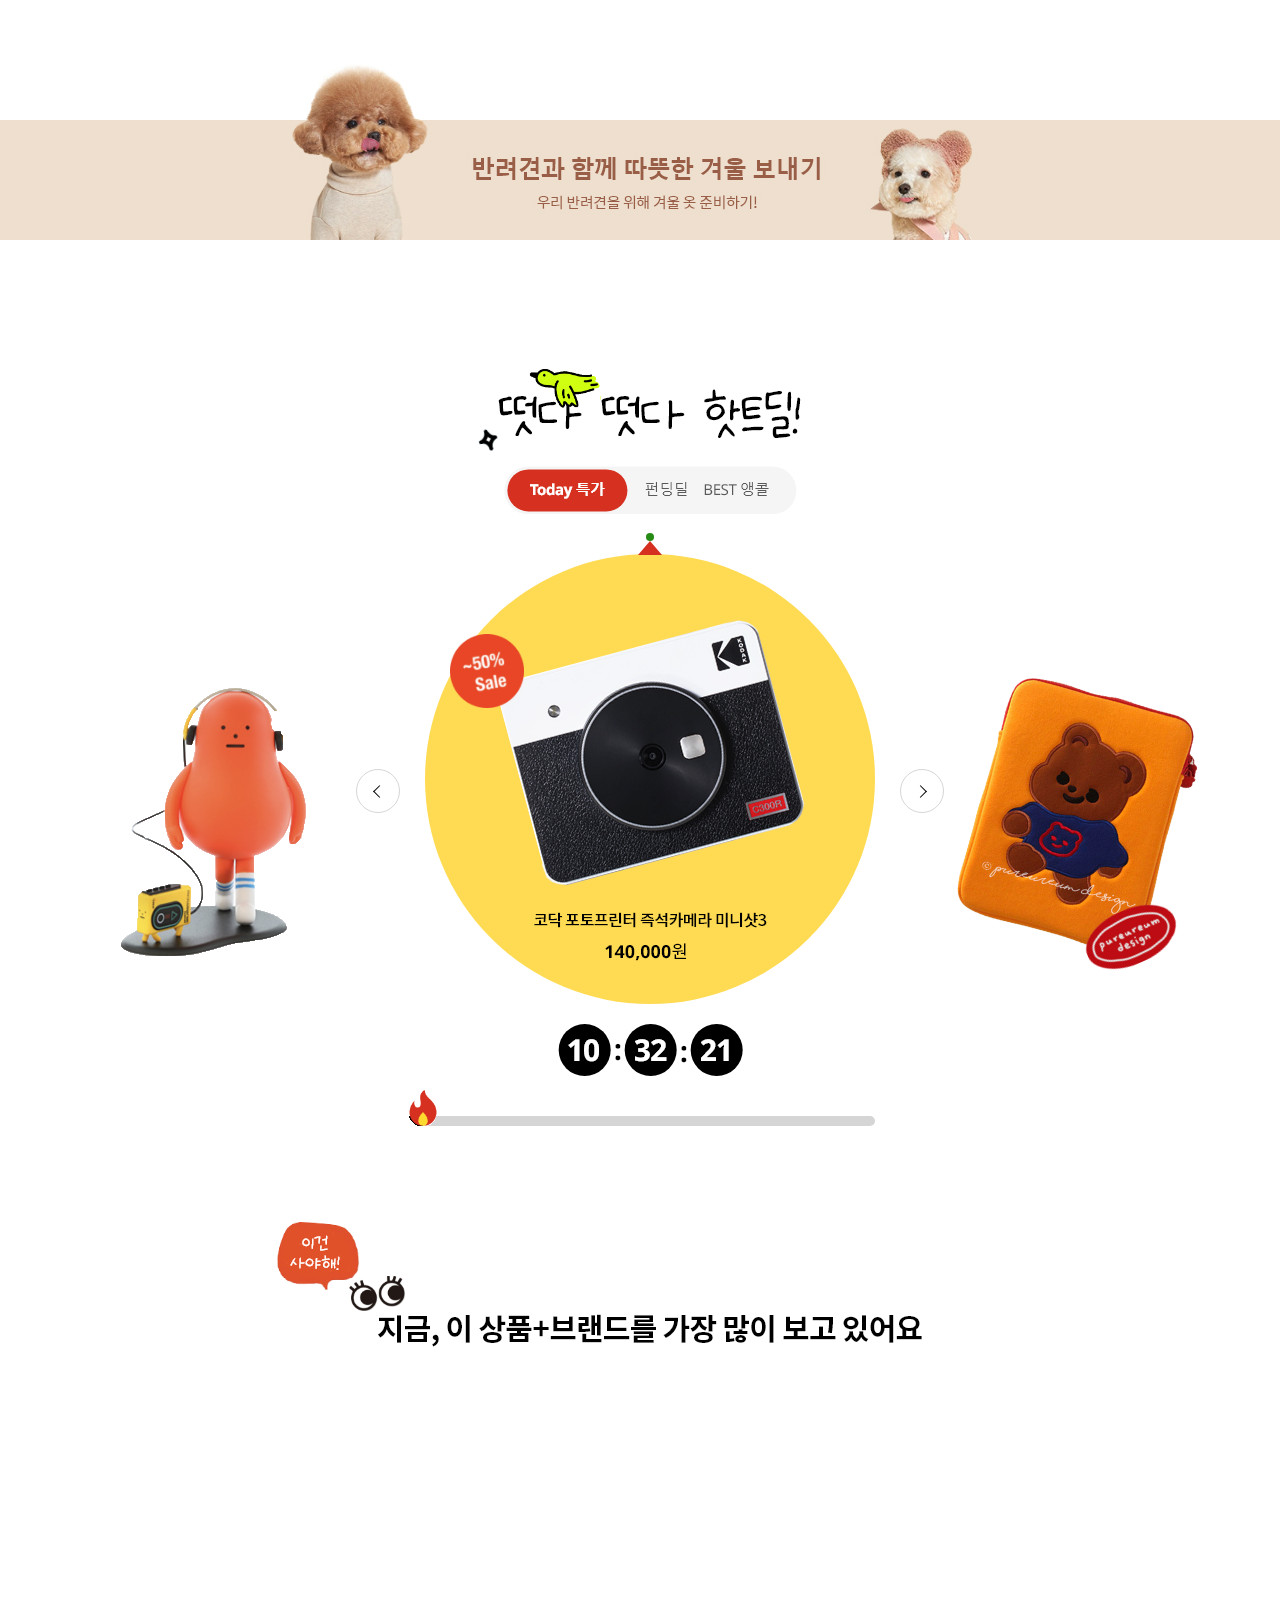
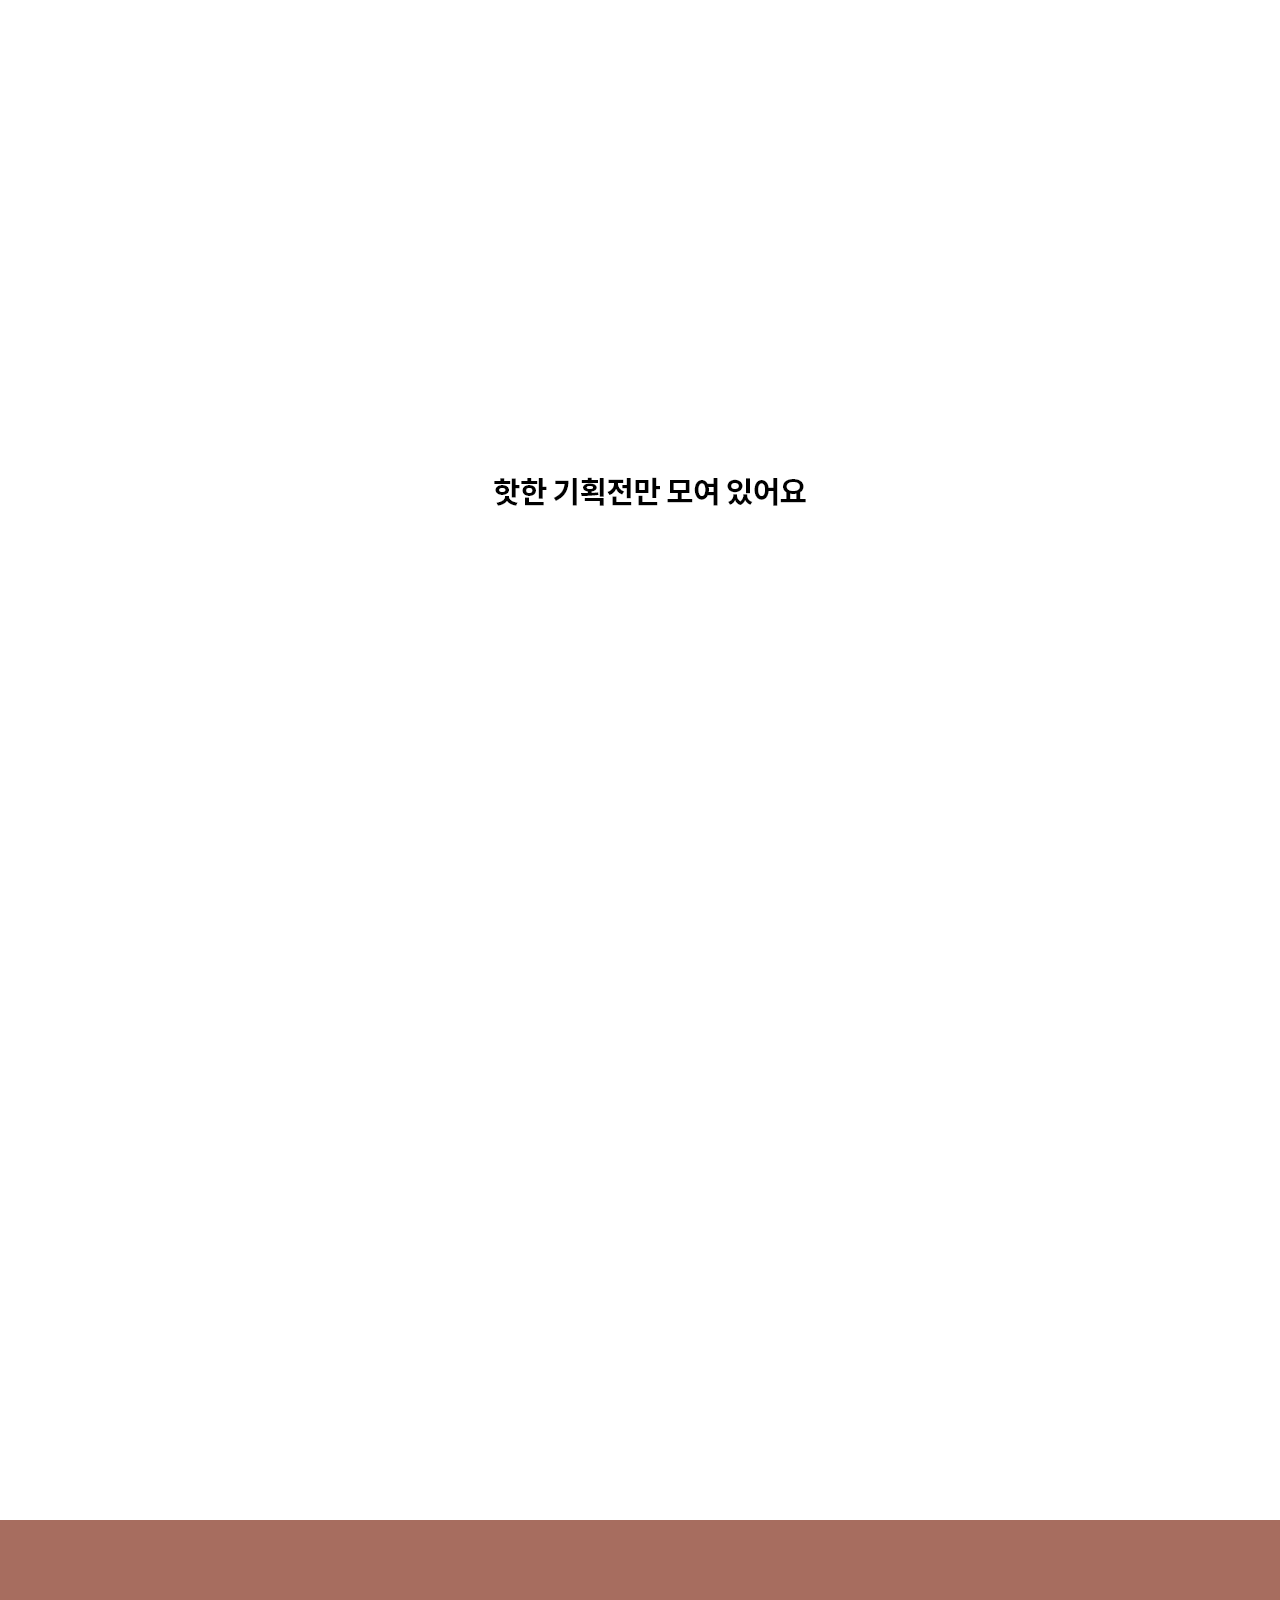
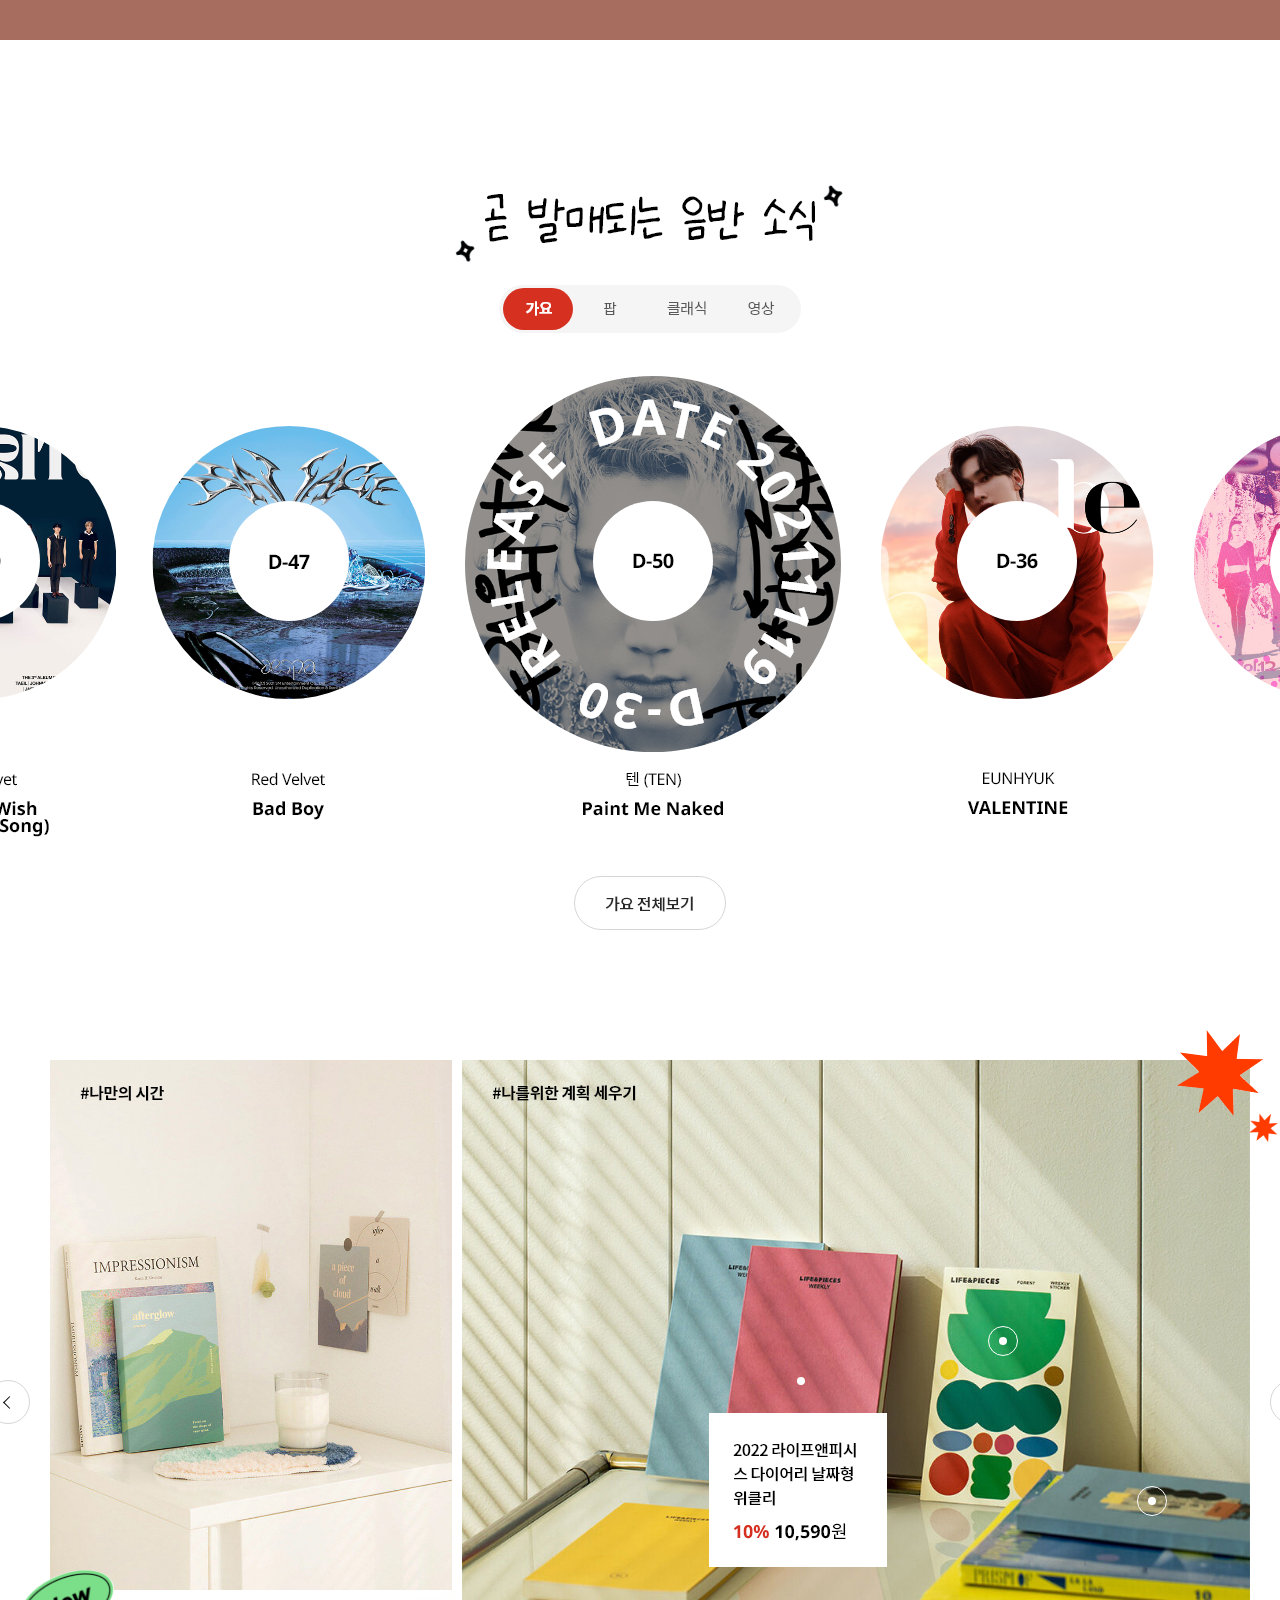
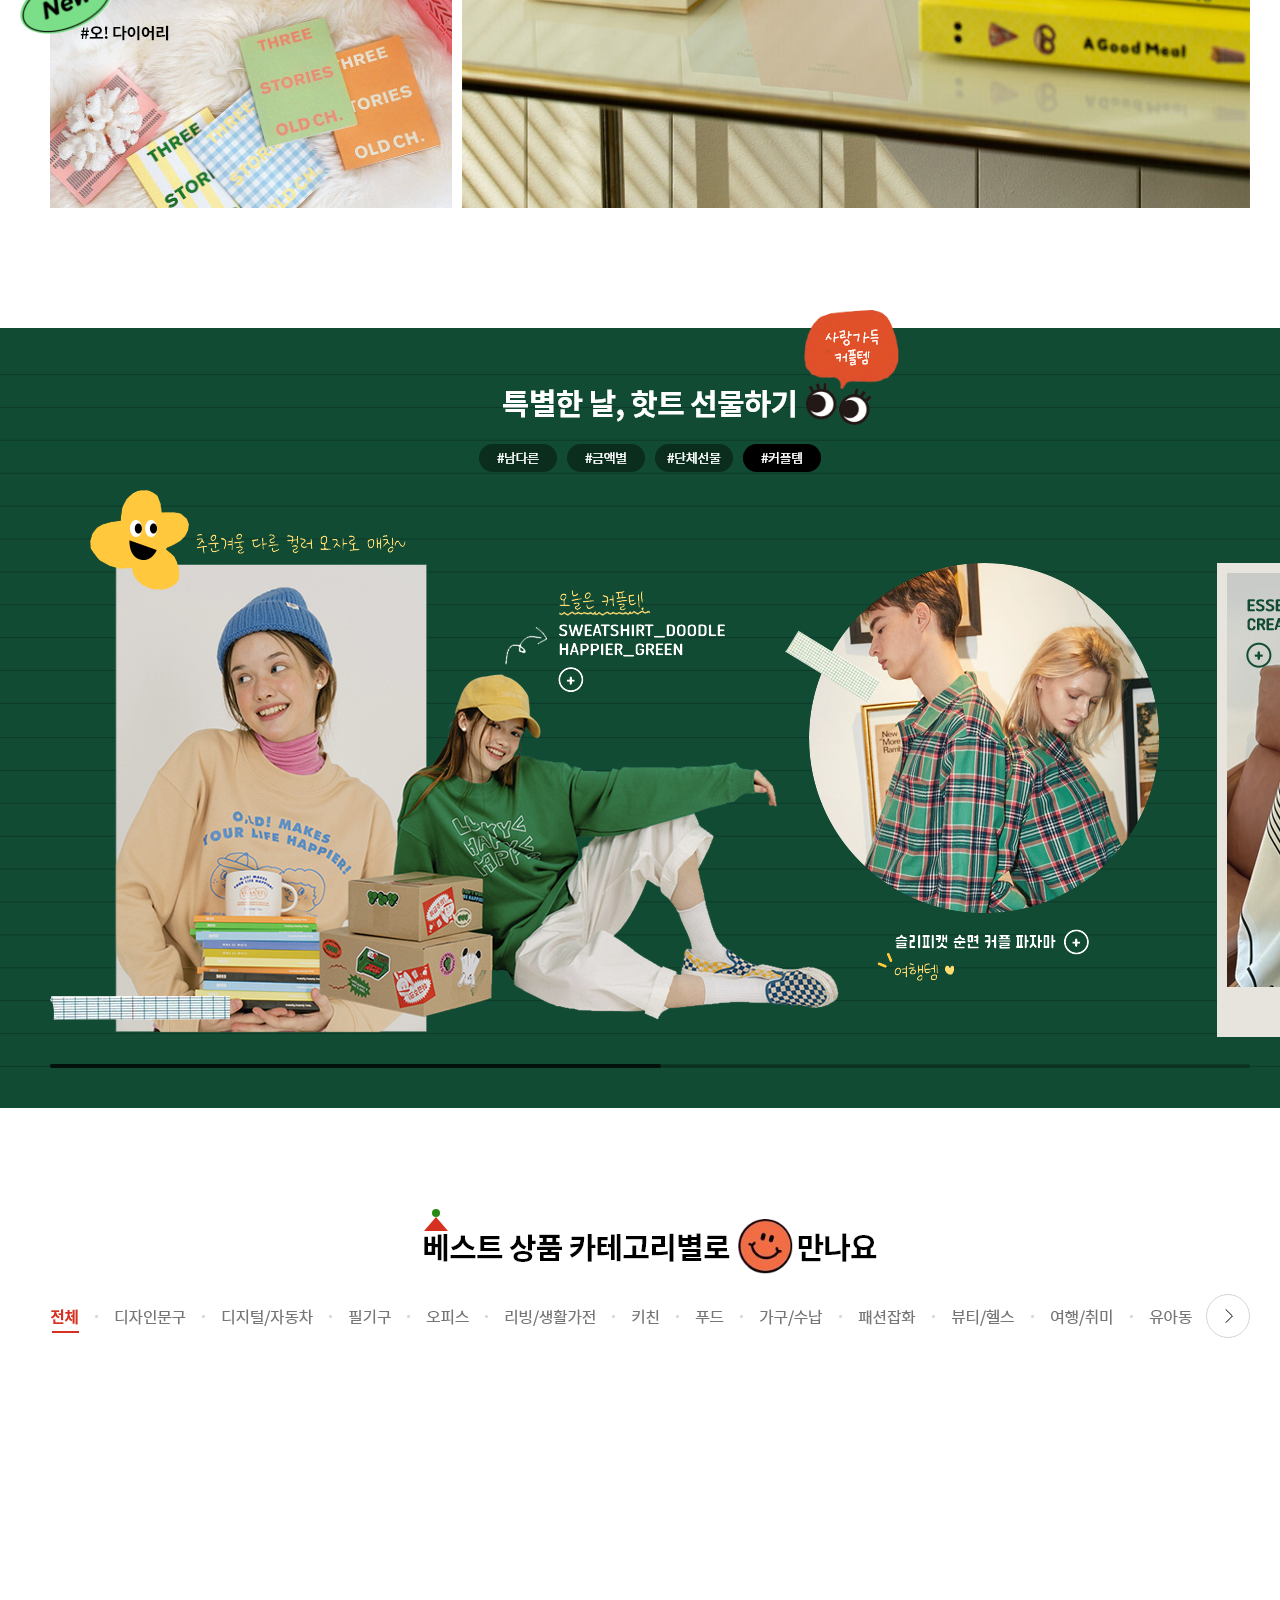
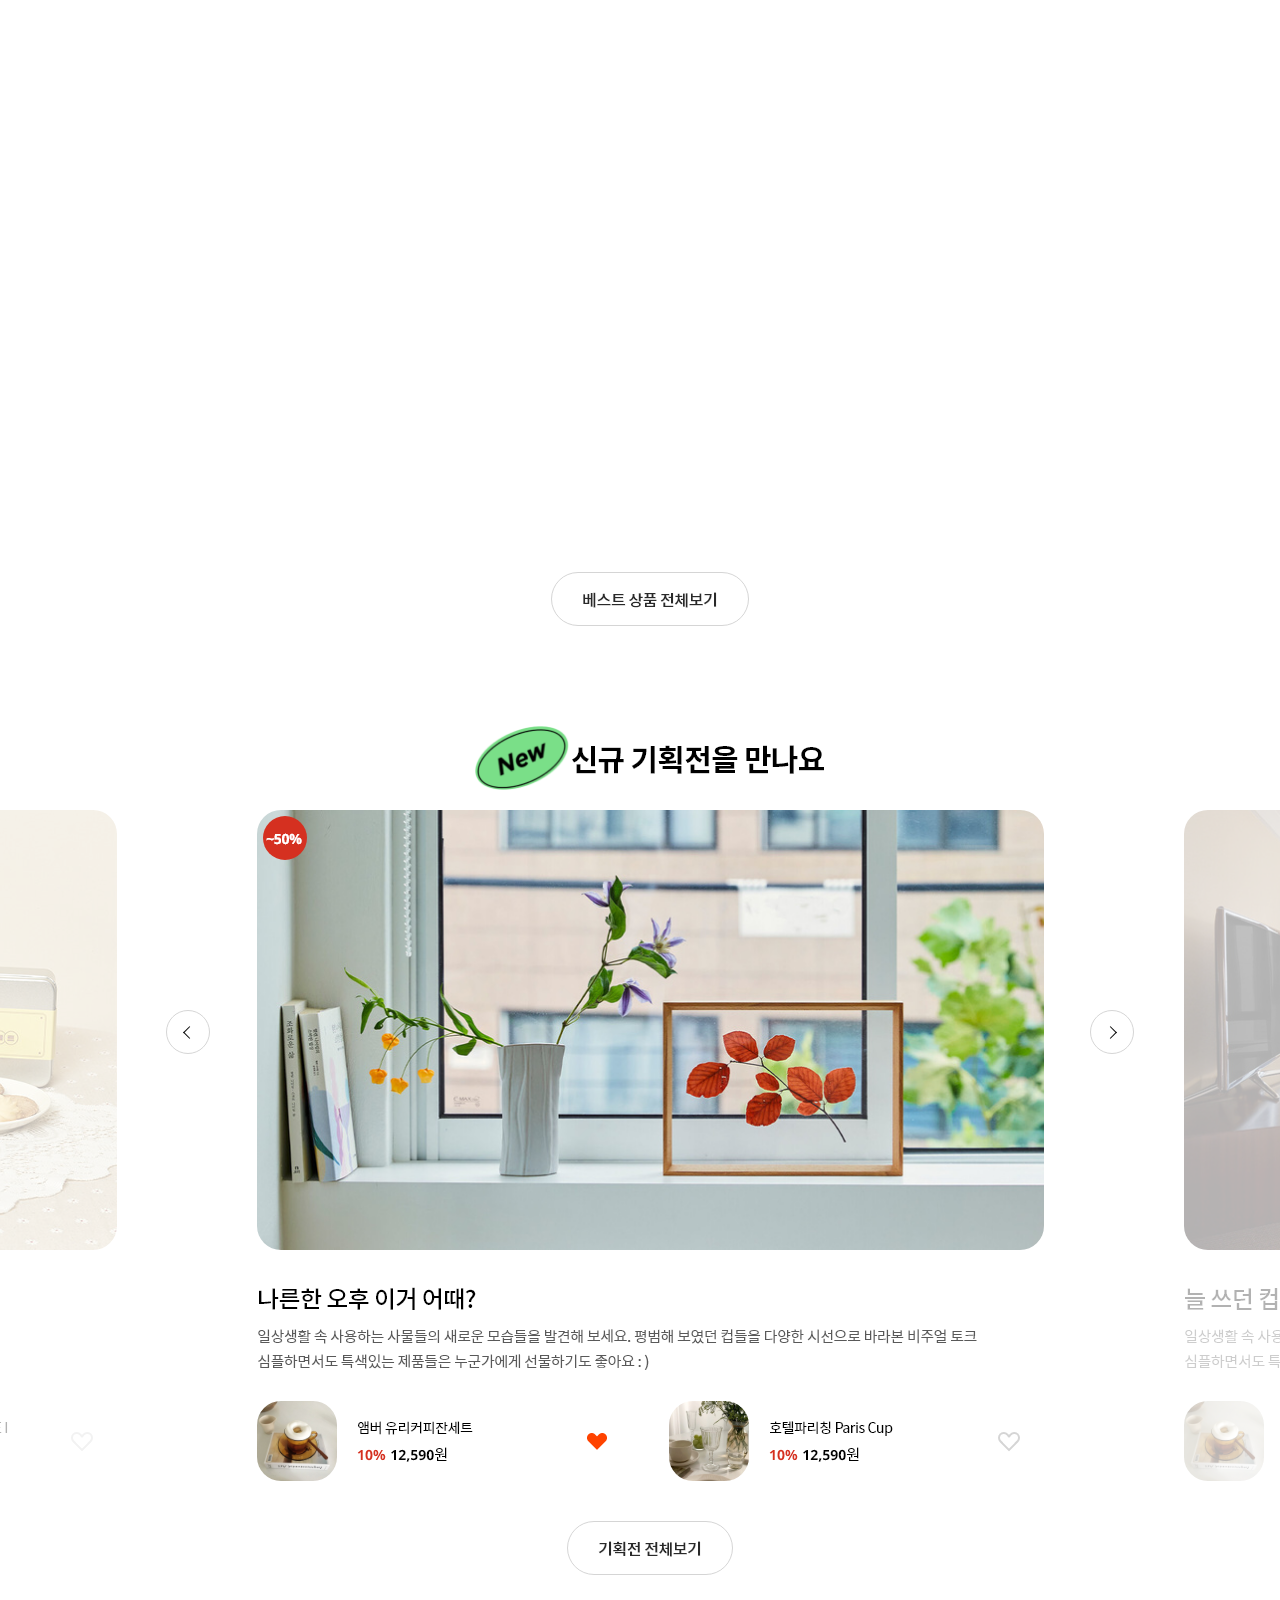
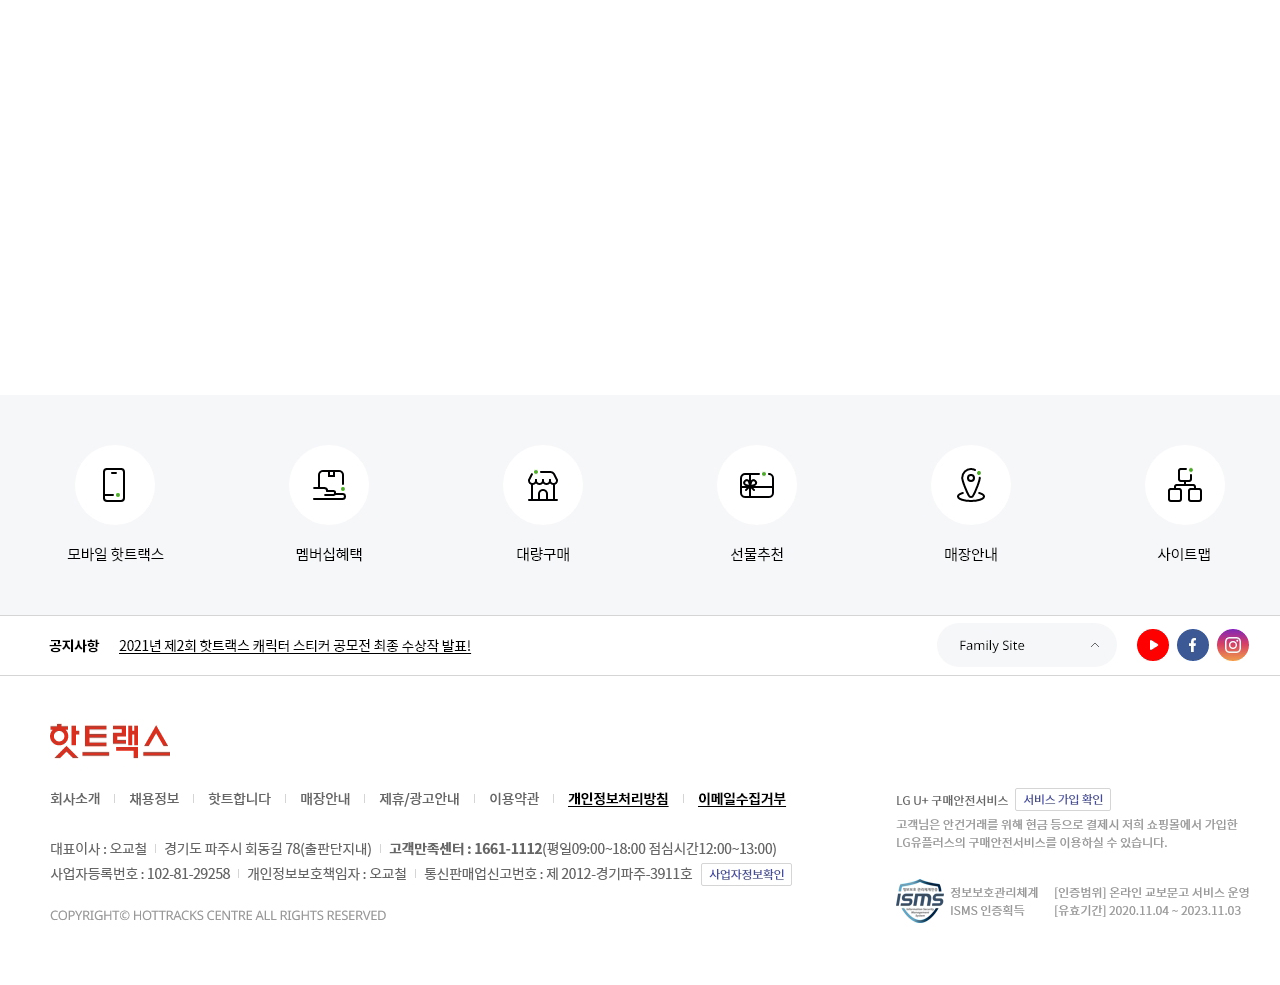
==== commit a4ac2598: "fsdfsadsdf" ====
--- a/a_type/index.html
+++ b/a_type/index.html
@@ -63,8 +63,8 @@
 					</div>
                 </li>
                 <li class="li">
-                    <div class="img">
-						<p><img src="./resources/images/img_mc_visual01.jpg" alt=""></p>
+                    <div class="img" style="background:#066046">
+						<p><img src="./resources/images/img_mc_visual02.jpg" alt=""></p>
                     </div>
 					<div class="list">
 						<ul>
@@ -88,7 +88,19 @@
 						</ul>
 					</div>
                 </li>
-
+                <li class="li">
+                    <div class="img" style="background:#066046">
+						<p><img src="./resources/images/img_mc_visual02.jpg" alt=""></p>
+                    </div>
+					<div class="list">
+						<ul>
+							<li><img src="./resources/images/img_mc_visual01_s2.png" alt=""></li>
+							<li><img src="./resources/images/img_mc_visual01_s4.png" alt=""></li>
+							<li><img src="./resources/images/img_mc_visual01_s1.png" alt=""></li>
+							<li><img src="./resources/images/img_mc_visual01_s3.png" alt=""></li>
+						</ul>
+					</div>
+                </li>
             </ul>
             <!-- //mc_visual -->
 			<a href="#" class="md_pagn_prev">이전</a>
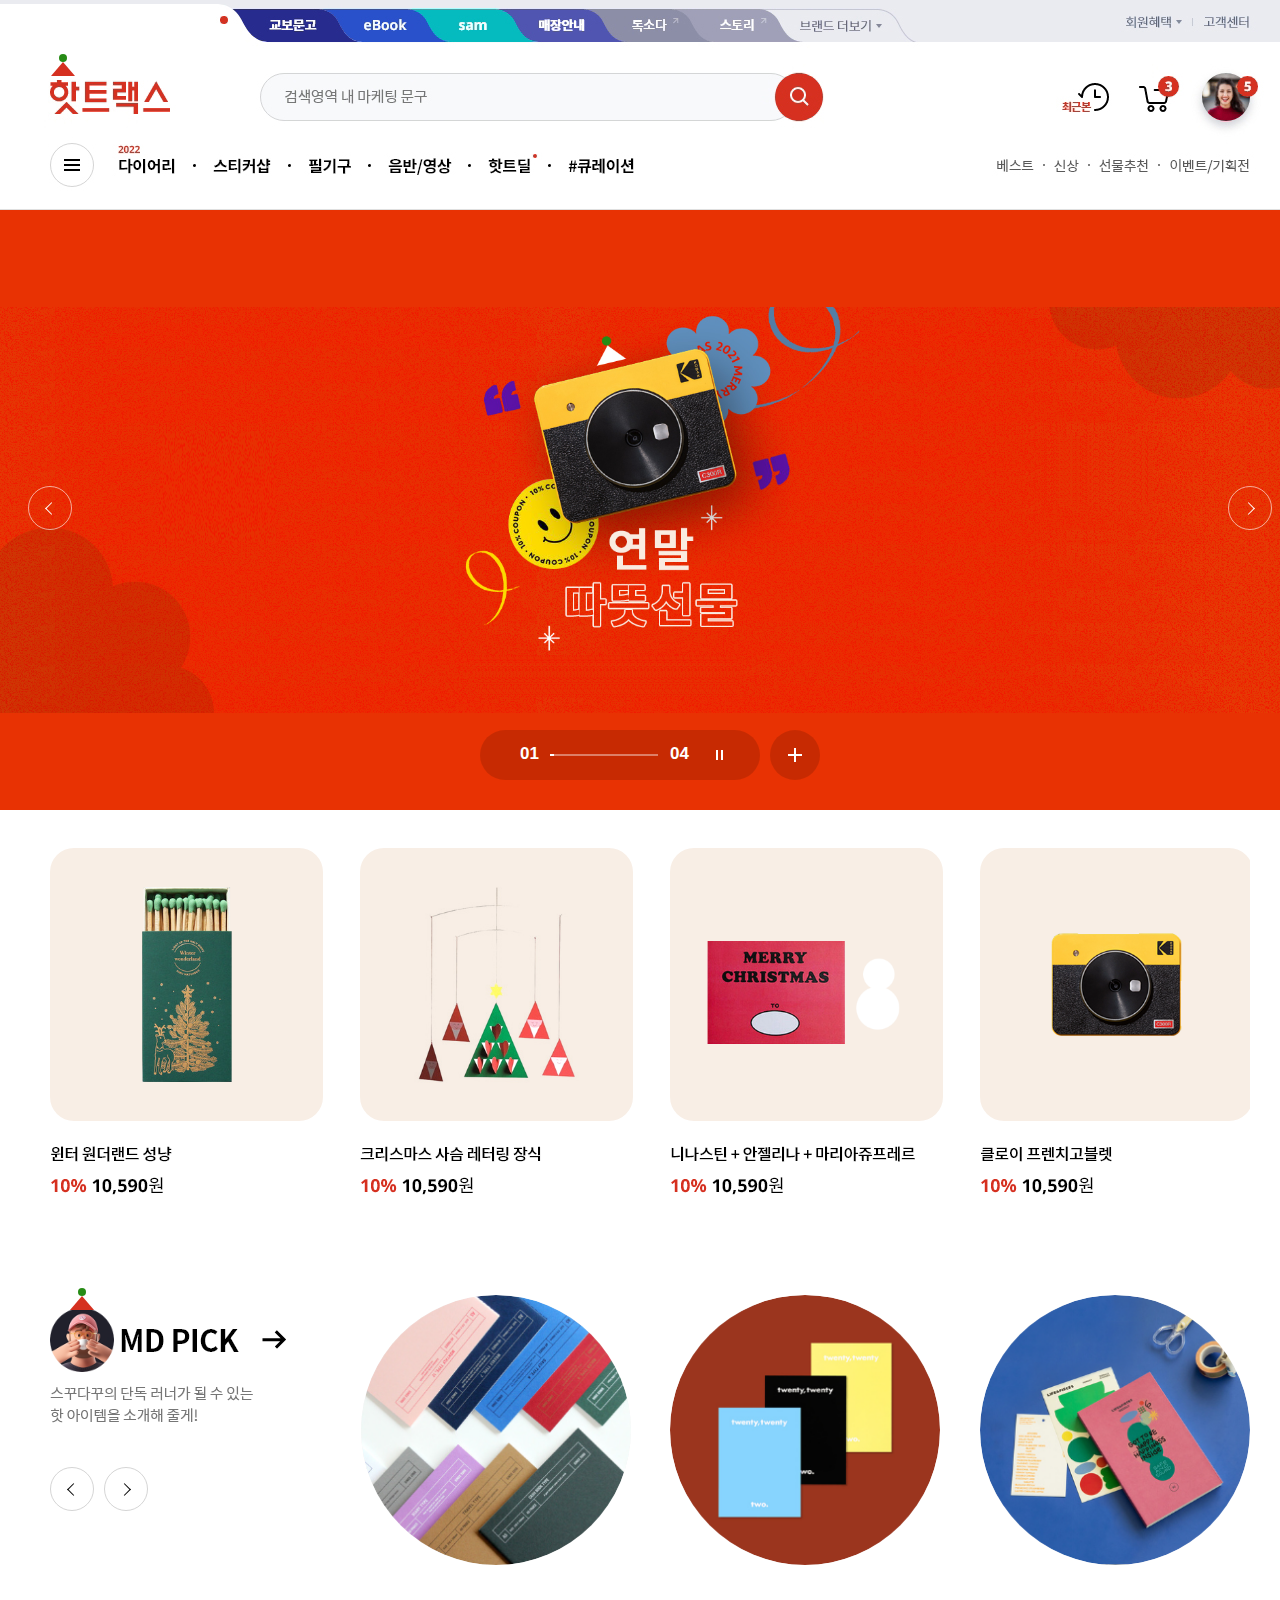
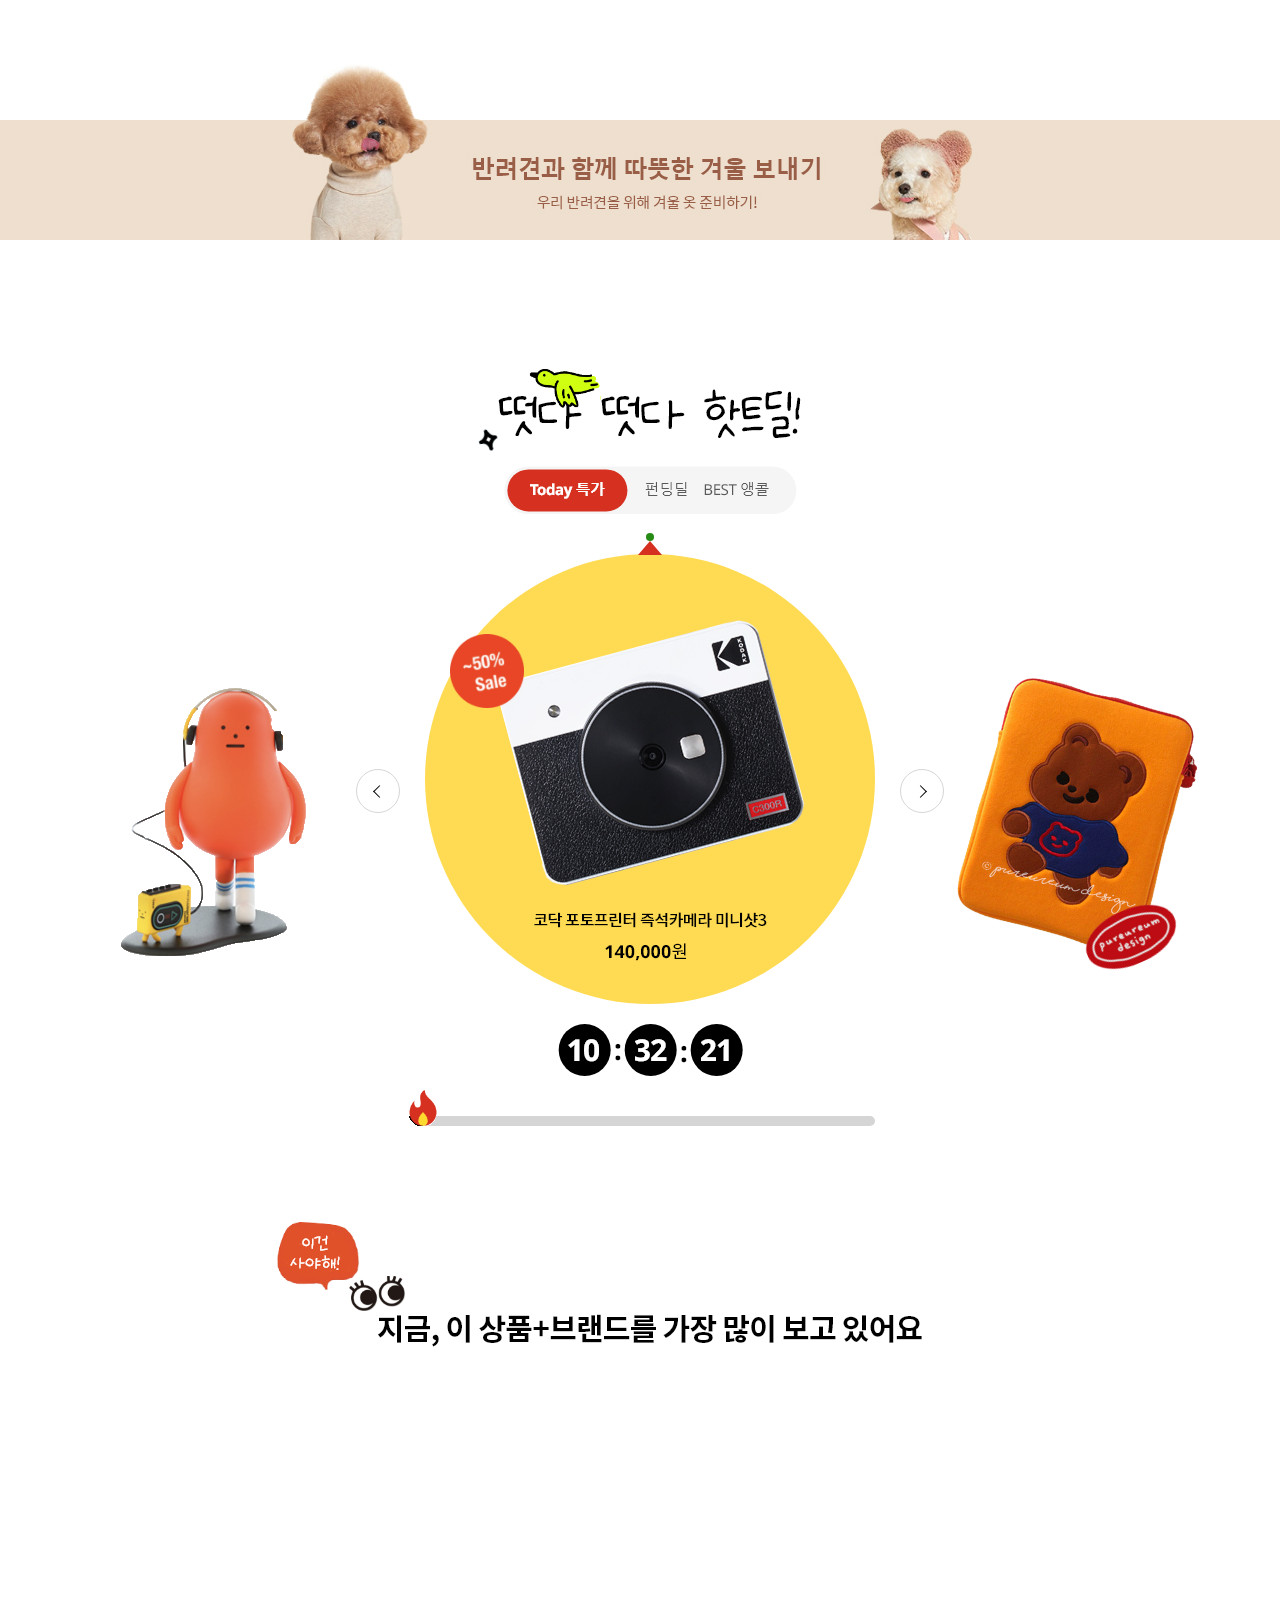
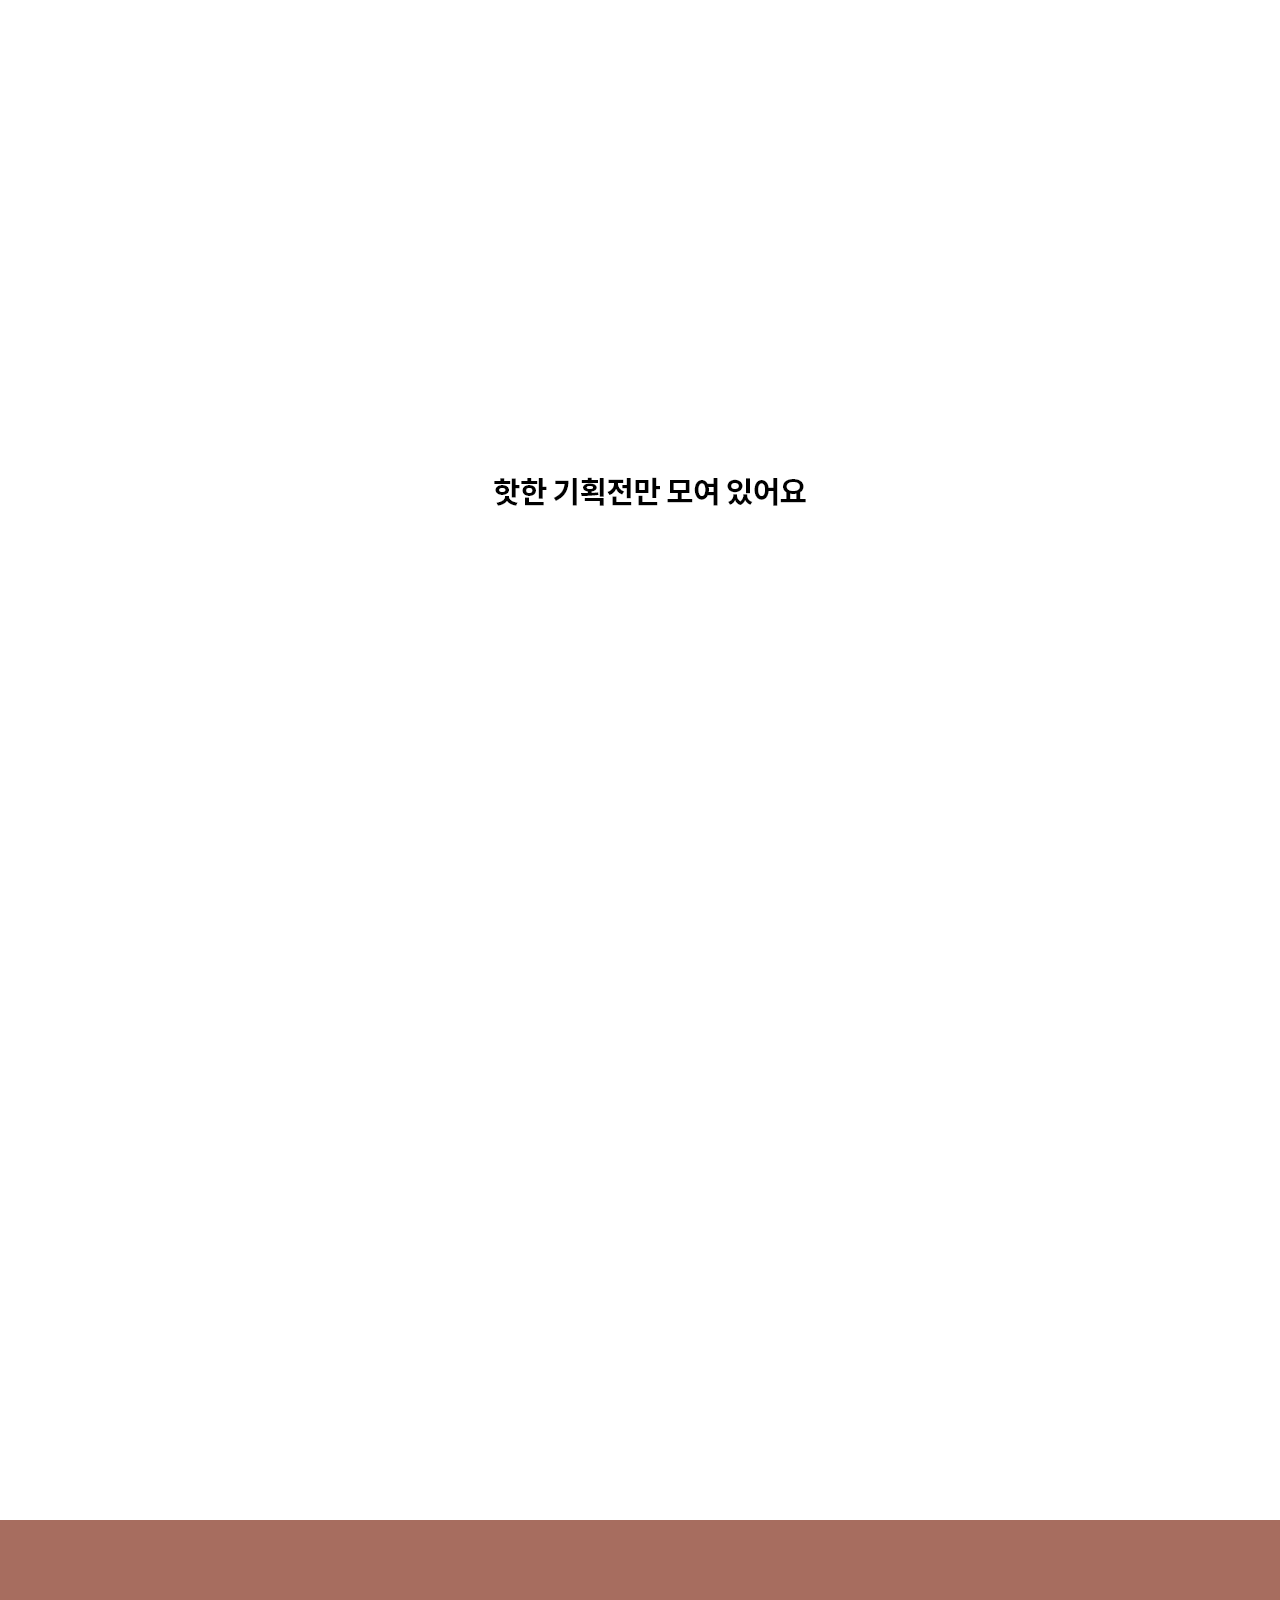
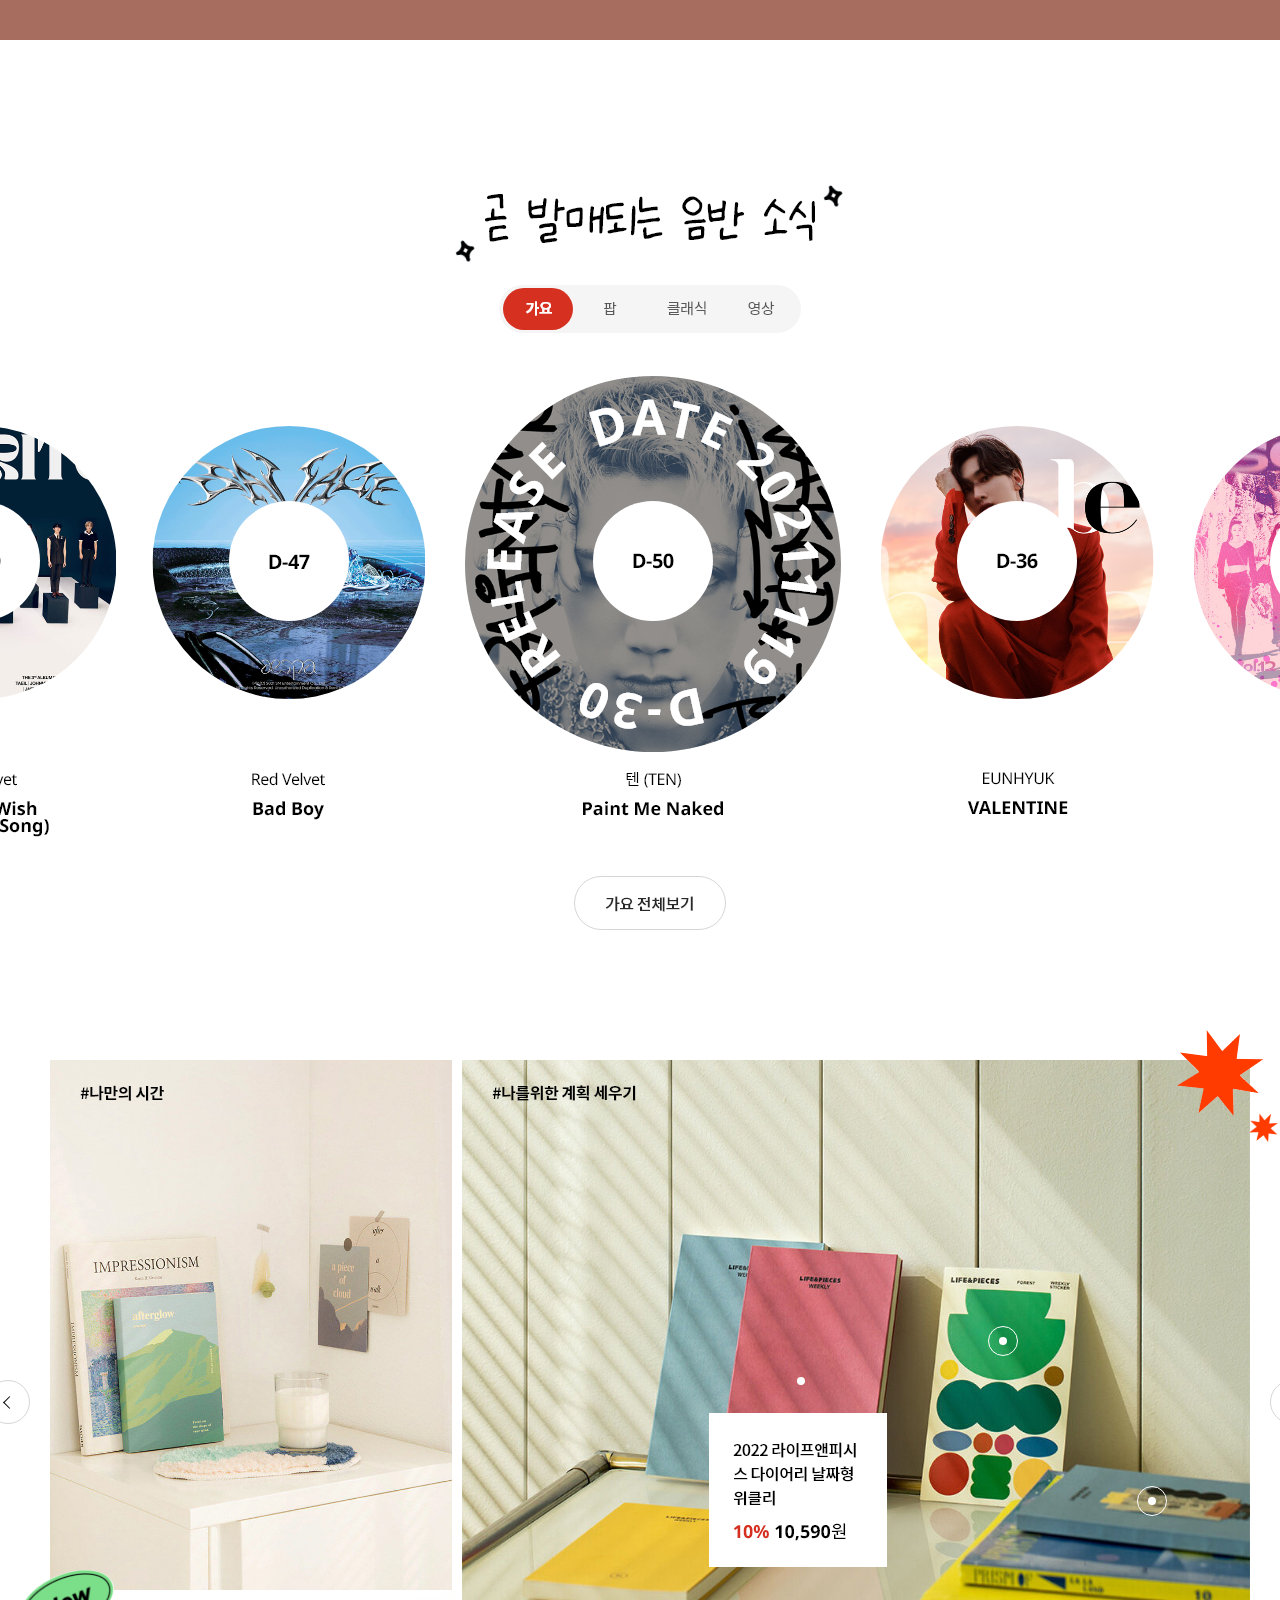
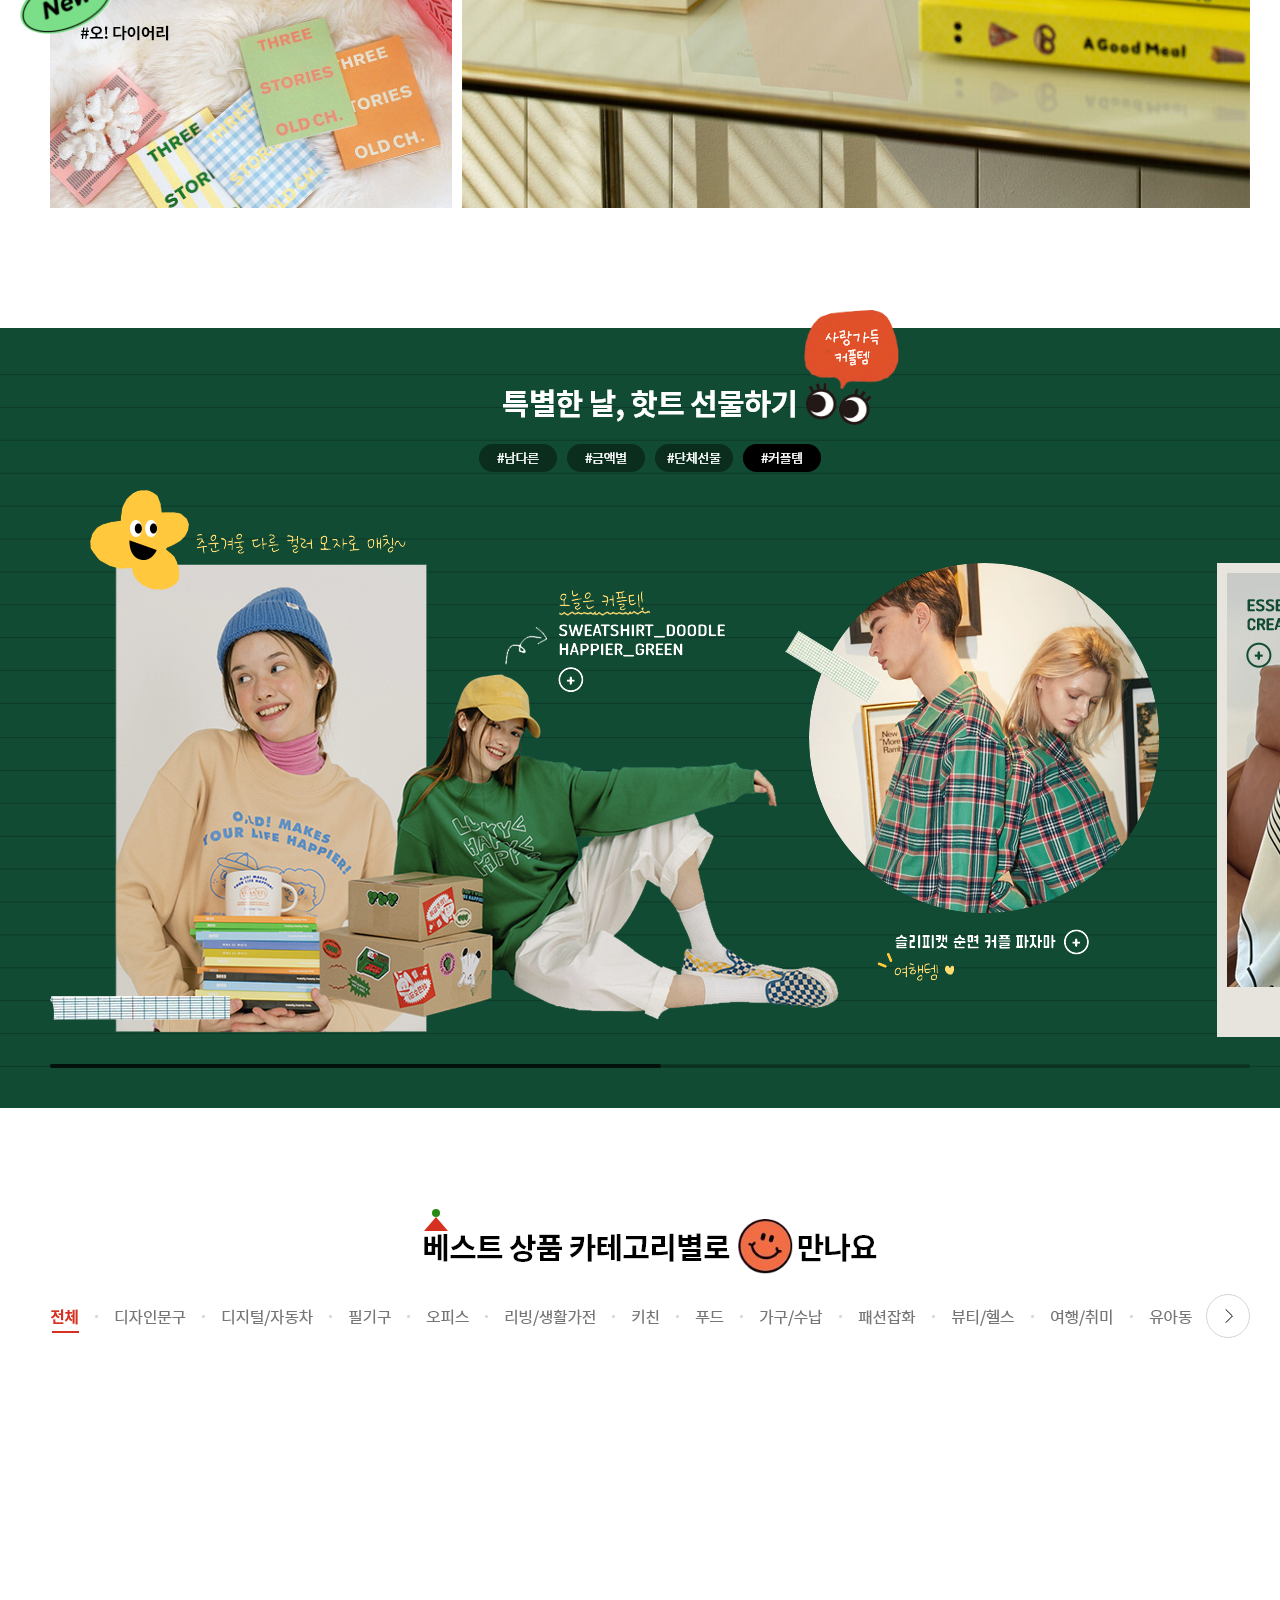
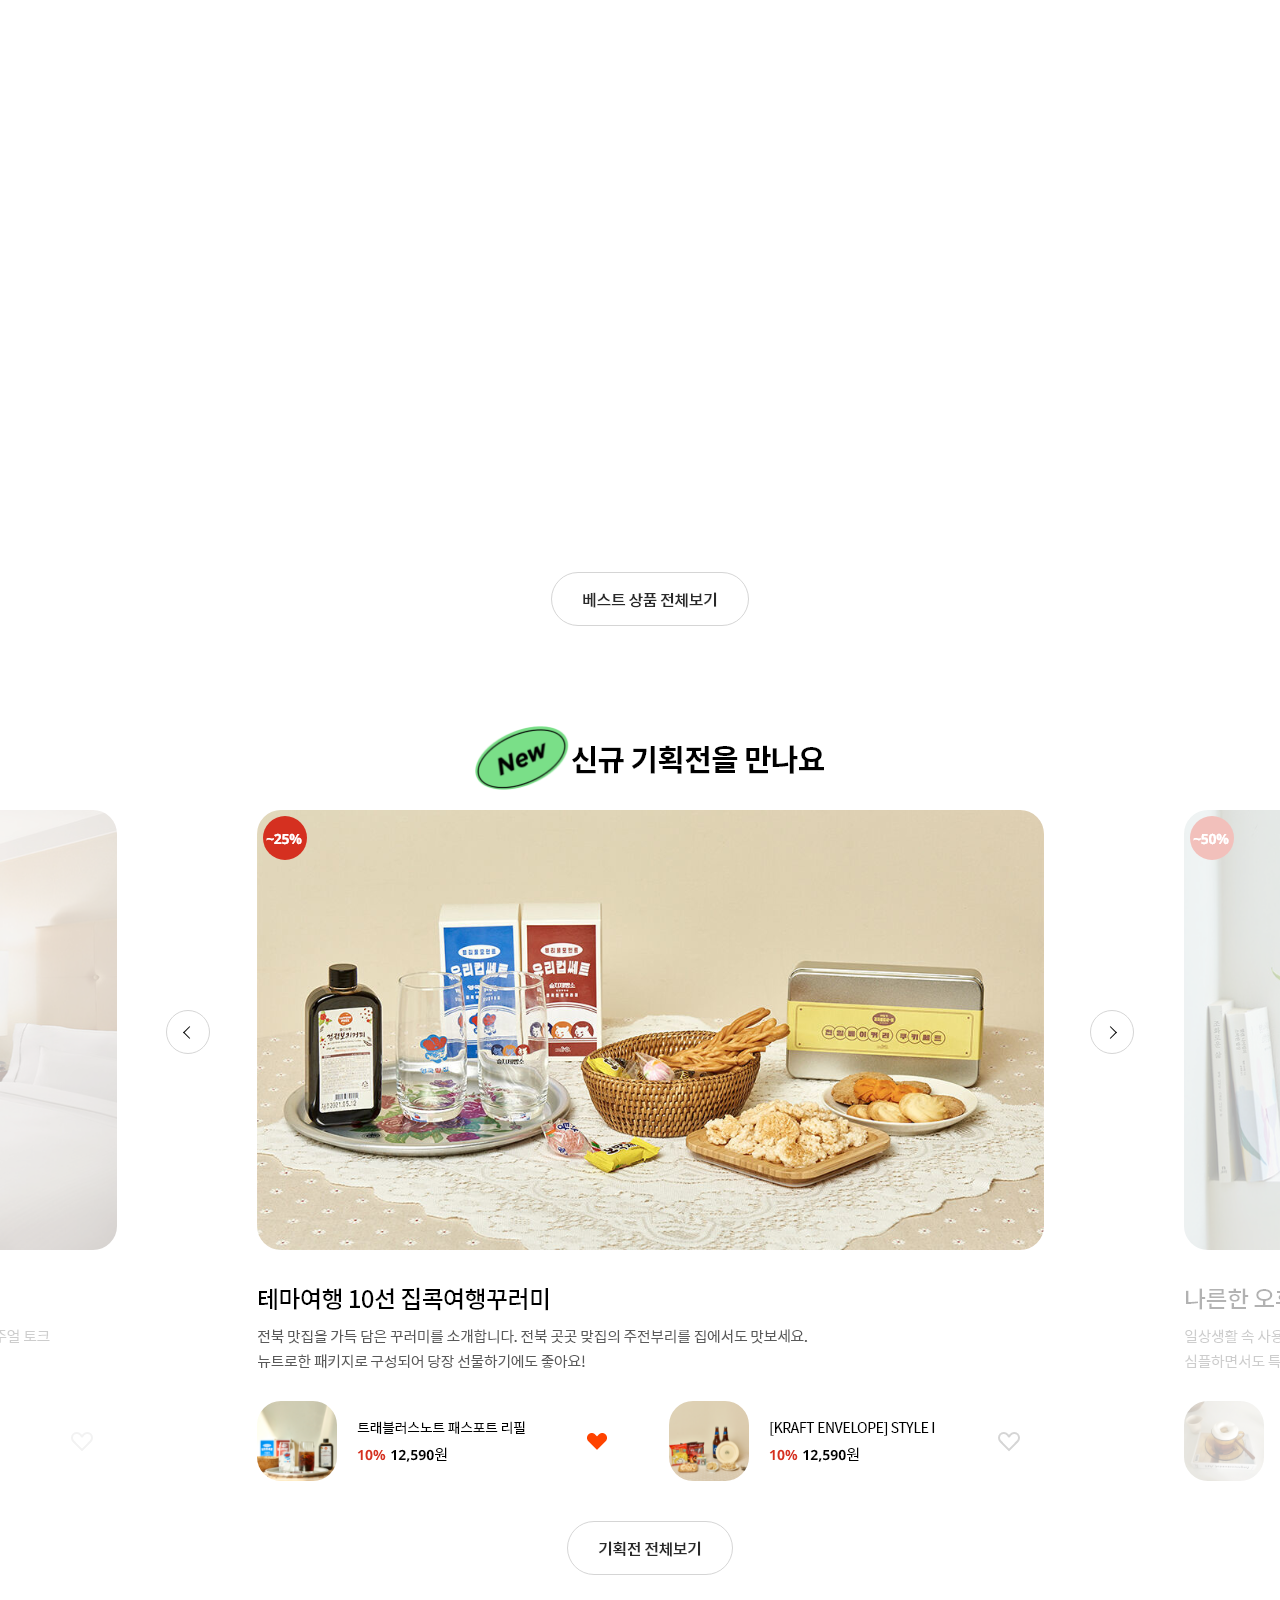
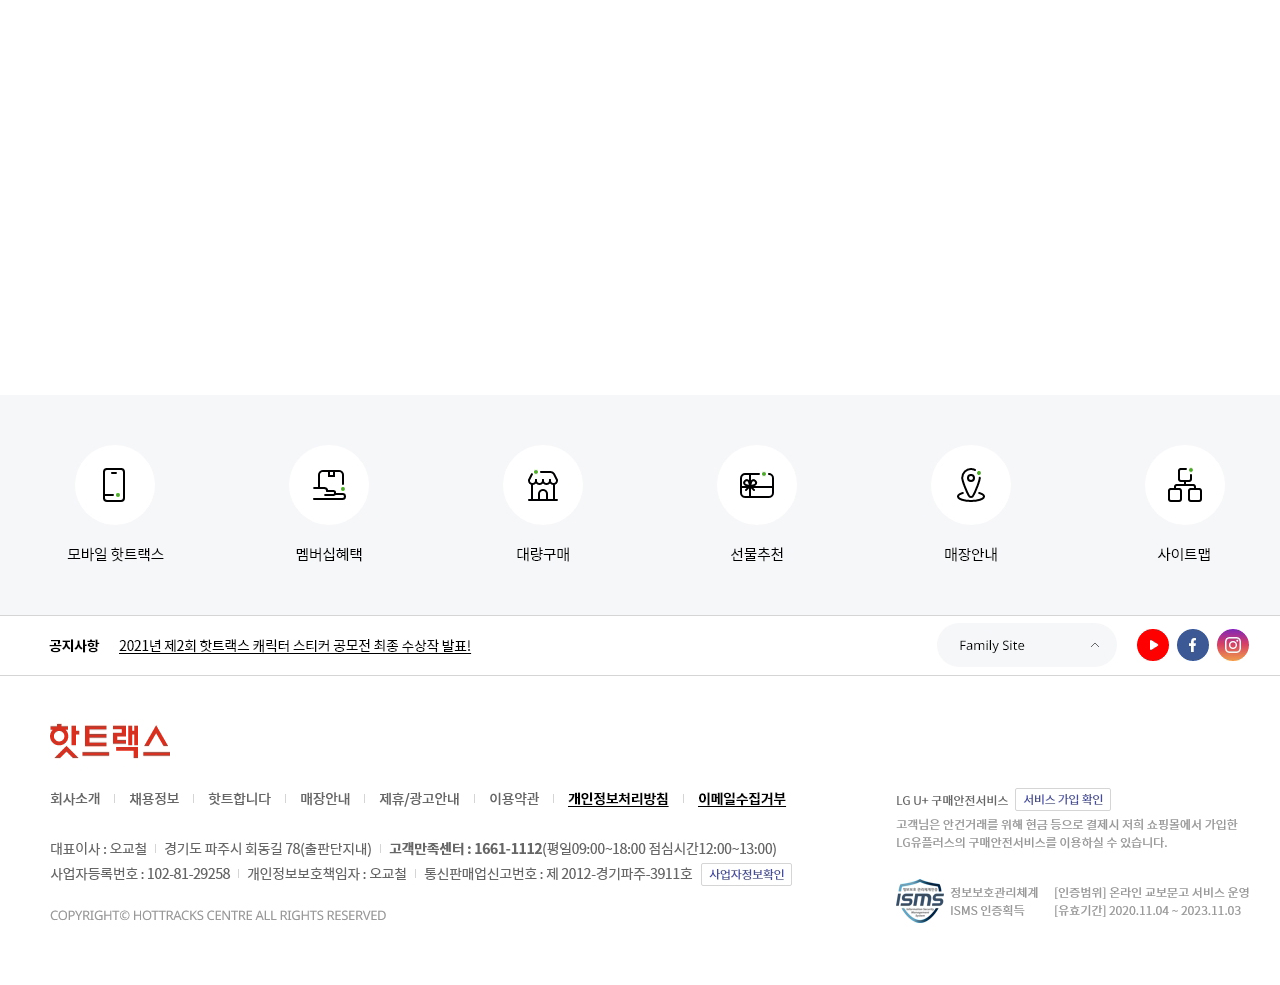
==== commit 2232cdae: "puiopiu" ====
--- a/a_type/index.html
+++ b/a_type/index.html
@@ -10,7 +10,7 @@
 <meta property="og:description" content="">
 <meta property="og:type" content="website">
 <meta property="og:image" content="https://janghyun17.github.io/hottracks/common/sns.jpg">
-<title>핫트랙스</title>
+<title>A Type : 핫트랙스</title>
 <link rel="shortcut icon" href="../common/favicon.ico" type="image/x-icon">
 <link rel="apple-touch-icon" href="../common/apple-touch-icon.png">
 <link rel="stylesheet" type="text/css" href="./resources/css/style.css">
